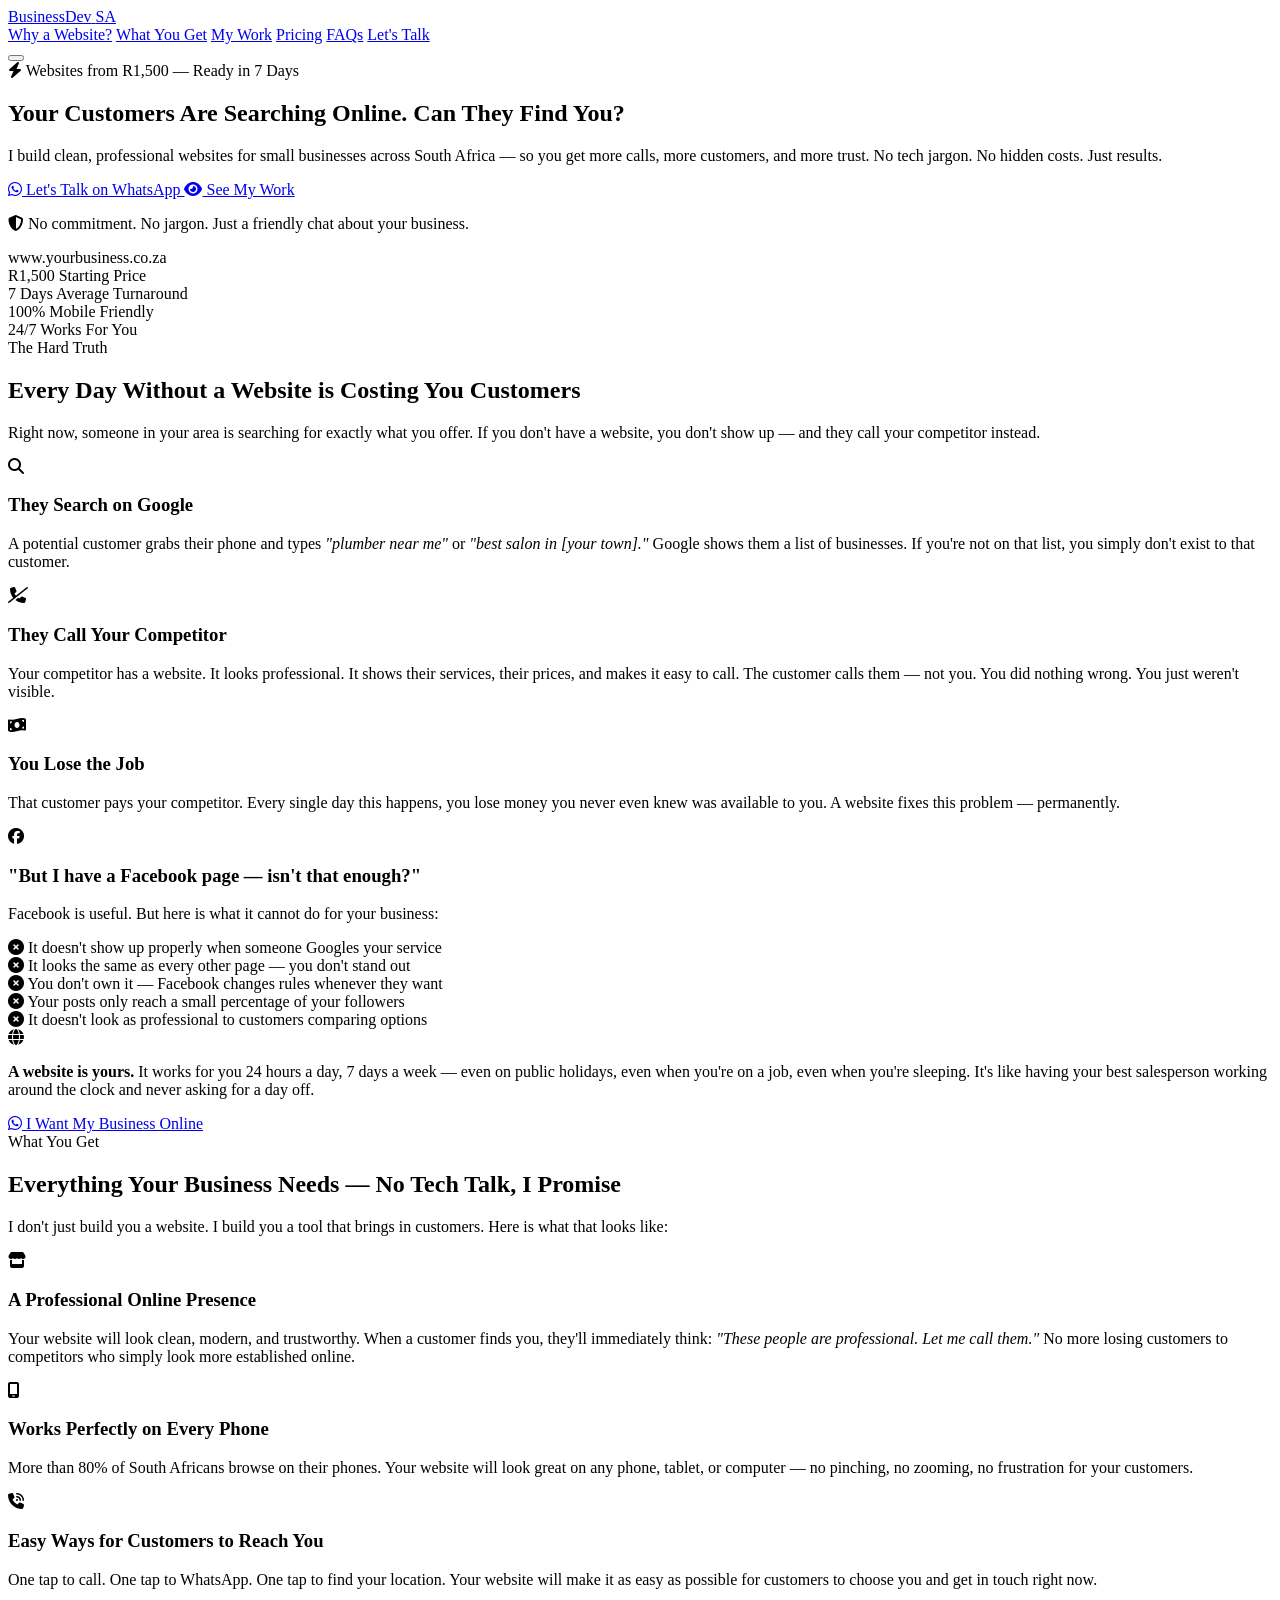
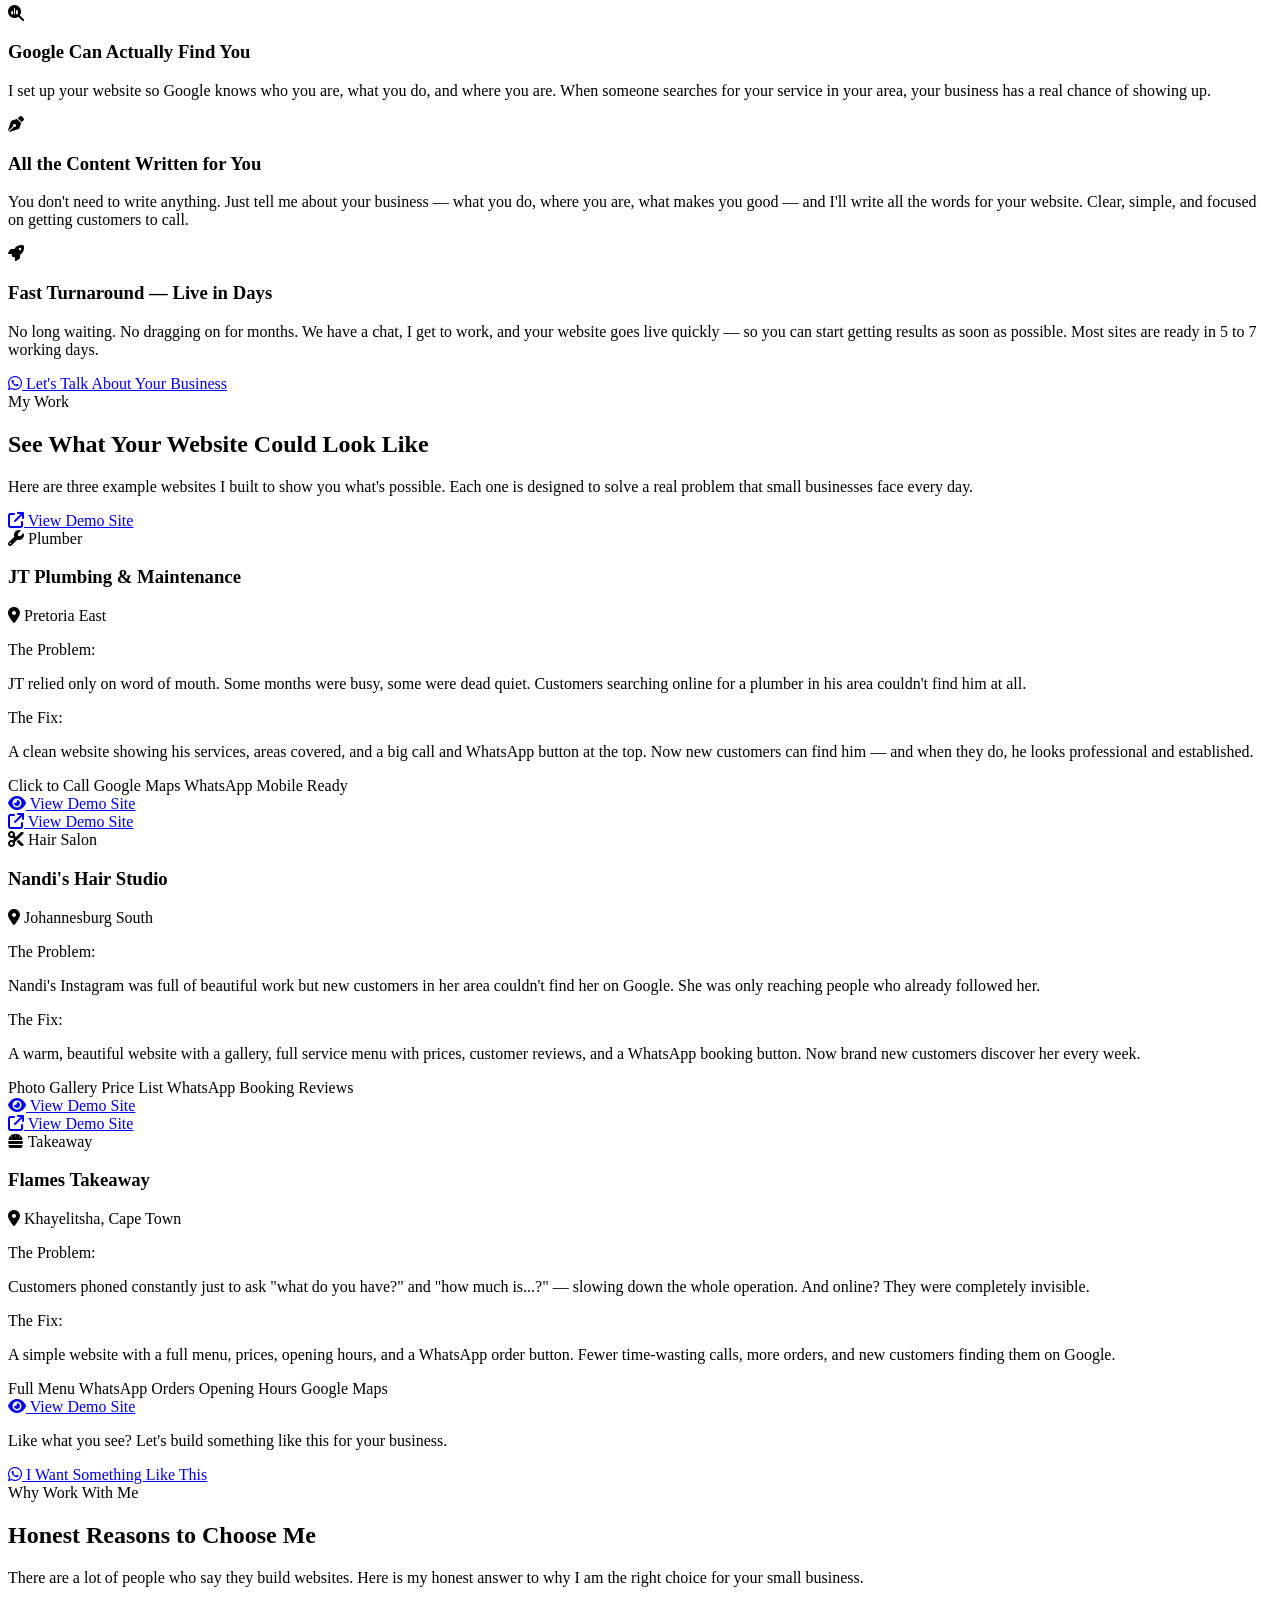
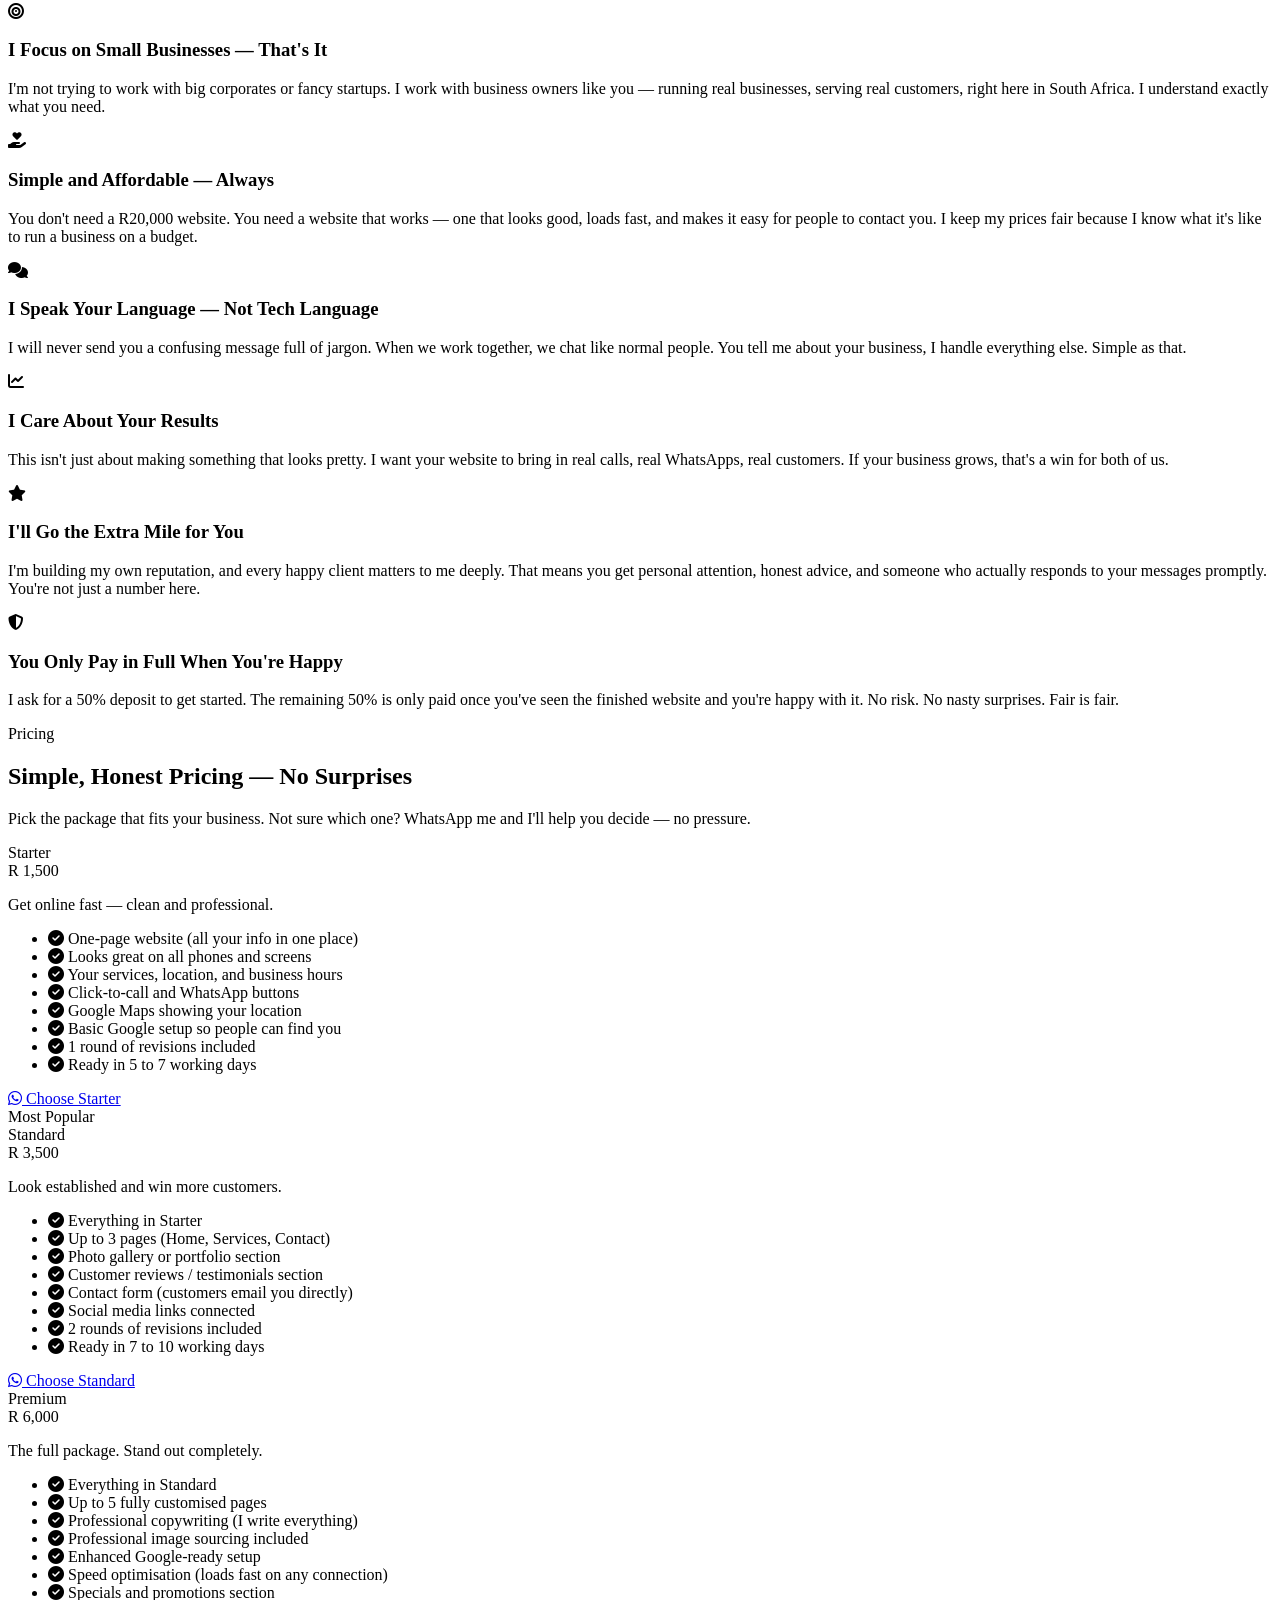
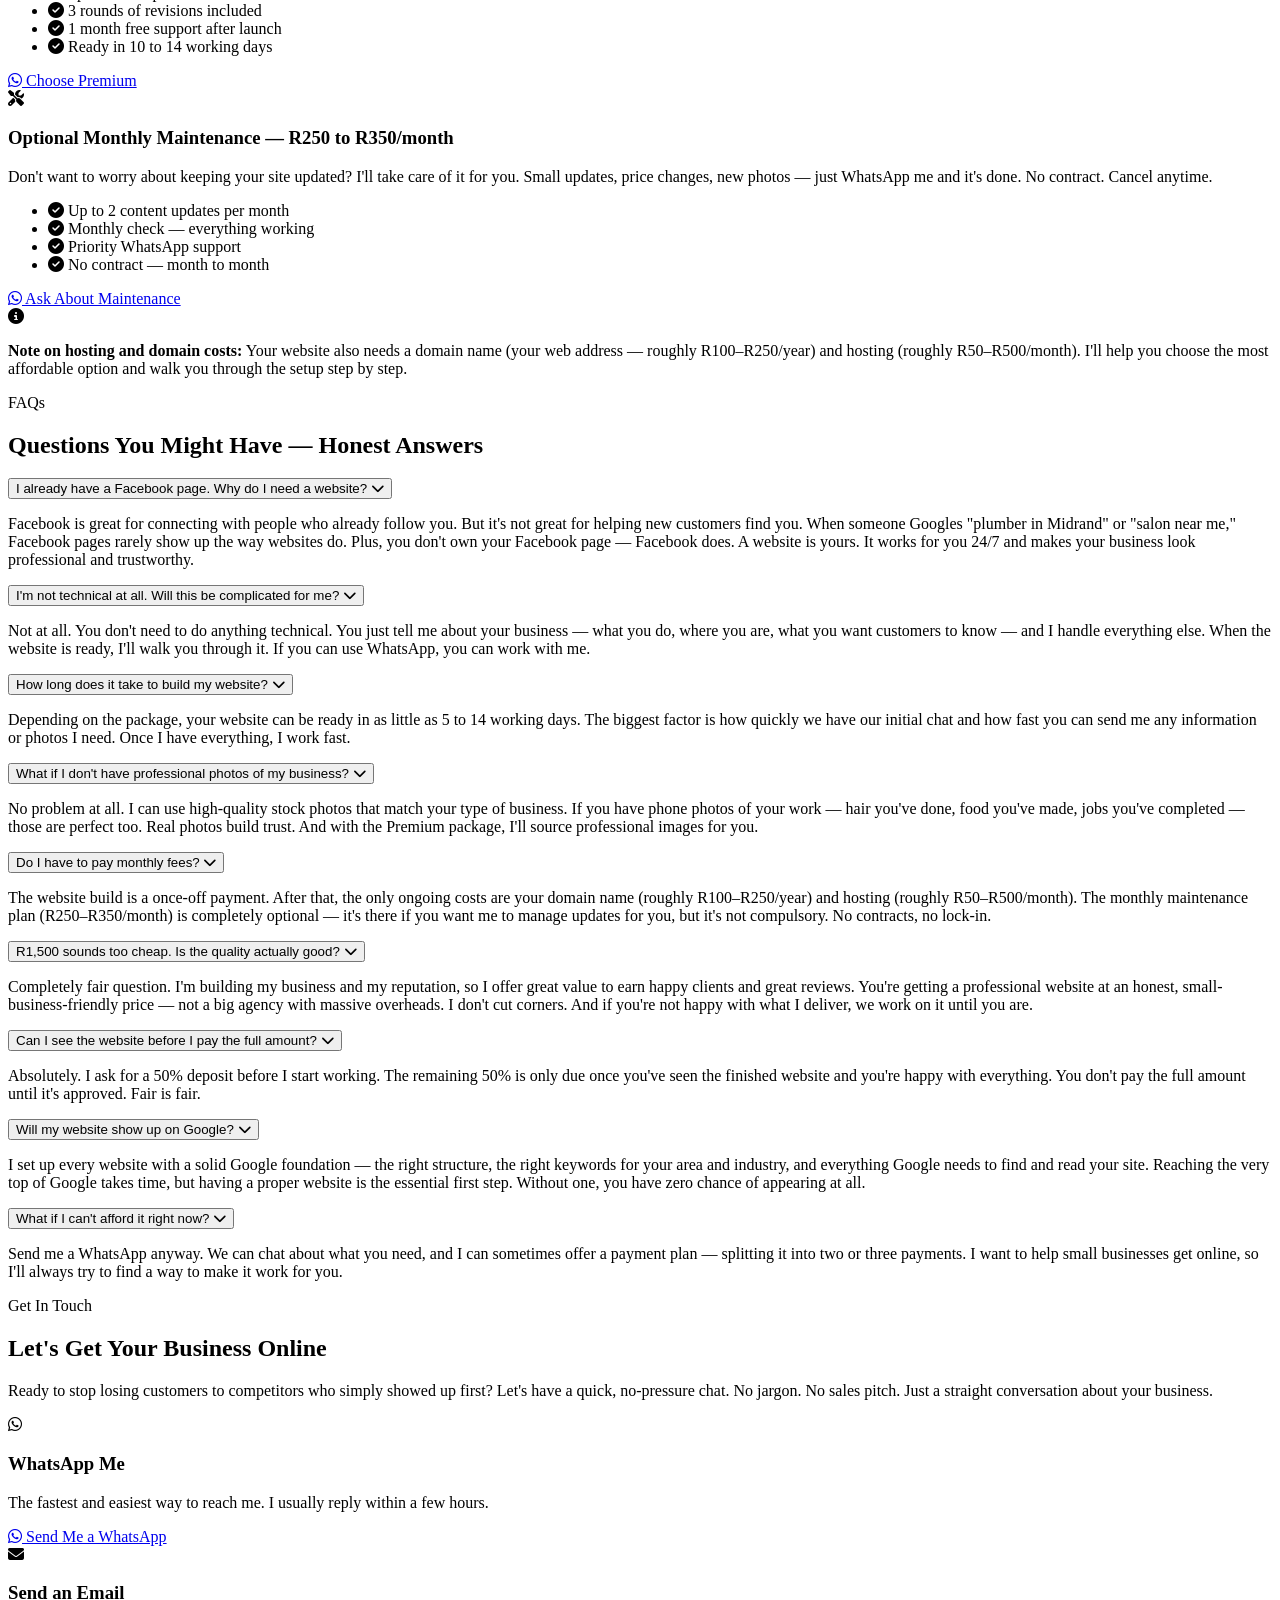
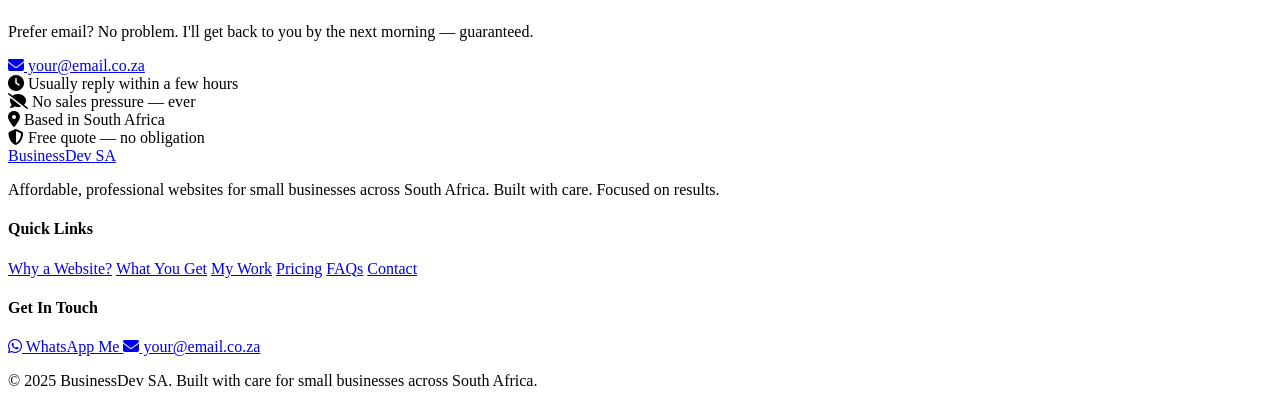
==== index.html @ 76e3a7e4 "Phase 2 — Full HTML structure complete" ====
<!DOCTYPE html>
<html lang="en">
<head>
    <meta charset="UTF-8" />
    <meta name="viewport" content="width=device-width, initial-scale=1.0" />
    <meta name="description" content="Affordable professional websites for small businesses in South Africa. Get online from R1,500. Plumbers, salons, takeaways, guesthouses and more." />
    <meta name="keywords" content="affordable websites south africa, small business website, web developer south africa" />
    <meta name="author" content="Chris van der Merwe" />

    <title>BusinessDev SA | Affordable Websites for Small Businesses</title>

    <!-- Google Fonts -->
    <link rel="preconnect" href="https://fonts.googleapis.com" />
    <link rel="preconnect" href="https://fonts.gstatic.com" crossorigin />
    <link href="https://fonts.googleapis.com/css2?family=Inter:wght@400;500;600;700;800&family=Plus+Jakarta+Sans:wght@400;500;600;700;800&display=swap" rel="stylesheet" />

    <!-- Font Awesome Icons -->
    <link rel="stylesheet" href="https://cdnjs.cloudflare.com/ajax/libs/font-awesome/6.5.0/css/all.min.css" />

    <!-- Your Stylesheet -->
    <link rel="stylesheet" href="assets/css/styles.css" />
</head>

<body>

    <!-- ============================================
         NAVIGATION
    ============================================ -->
    <header class="navbar" id="navbar">
        <div class="container nav-container">

            <a href="#home" class="nav-logo">
                <span class="logo-main">BusinessDev</span>
                <span class="logo-tag">SA</span>
            </a>

            <nav class="nav-links" id="navLinks">
                <a href="#problem" class="nav-link">Why a Website?</a>
                <a href="#services" class="nav-link">What You Get</a>
                <a href="#portfolio" class="nav-link">My Work</a>
                <a href="#pricing" class="nav-link">Pricing</a>
                <a href="#faq" class="nav-link">FAQs</a>
                <a href="#contact" class="nav-link nav-cta">Let's Talk</a>
            </nav>

            <button class="hamburger" id="hamburger" aria-label="Open menu">
                <span></span>
                <span></span>
                <span></span>
            </button>

        </div>
    </header>

    <!-- ============================================
         HERO SECTION
    ============================================ -->
    <section class="hero" id="home">
        <div class="container hero-container">

            <div class="hero-text">
                <div class="hero-badge">
                    <i class="fa-solid fa-bolt"></i>
                    Websites from R1,500 — Ready in 7 Days
                </div>
                <h1 class="hero-headline">
                    Your Customers Are Searching Online.
                    <span class="highlight">Can They Find You?</span>
                </h1>
                <p class="hero-subheadline">
                    I build clean, professional websites for small businesses across South Africa —
                    so you get more calls, more customers, and more trust.
                    No tech jargon. No hidden costs. Just results.
                </p>
                <div class="hero-buttons">
                    <a href="https://wa.me/27XXXXXXXXX?text=Hi%20Chris!%20I%27m%20interested%20in%20getting%20a%20website%20for%20my%20business." 
                       class="btn btn-primary" 
                       target="_blank"
                       rel="noopener noreferrer">
                        <i class="fa-brands fa-whatsapp"></i>
                        Let's Talk on WhatsApp
                    </a>
                    <a href="#portfolio" class="btn btn-secondary">
                        <i class="fa-solid fa-eye"></i>
                        See My Work
                    </a>
                </div>
                <p class="hero-reassurance">
                    <i class="fa-solid fa-shield-halved"></i>
                    No commitment. No jargon. Just a friendly chat about your business.
                </p>
            </div>

            <div class="hero-image">
                <div class="hero-mockup">
                    <div class="mockup-browser">
                        <div class="browser-bar">
                            <span class="browser-dot red"></span>
                            <span class="browser-dot yellow"></span>
                            <span class="browser-dot green"></span>
                            <div class="browser-url">www.yourbusiness.co.za</div>
                        </div>
                        <div class="browser-content">
                            <div class="mockup-hero-bar"></div>
                            <div class="mockup-lines">
                                <div class="mockup-line long"></div>
                                <div class="mockup-line medium"></div>
                                <div class="mockup-line short"></div>
                            </div>
                            <div class="mockup-cards">
                                <div class="mockup-card"></div>
                                <div class="mockup-card"></div>
                                <div class="mockup-card"></div>
                            </div>
                            <div class="mockup-btn-row">
                                <div class="mockup-cta-btn"></div>
                            </div>
                        </div>
                    </div>
                    <div class="mockup-phone">
                        <div class="phone-screen">
                            <div class="phone-hero-bar"></div>
                            <div class="phone-lines">
                                <div class="phone-line long"></div>
                                <div class="phone-line medium"></div>
                            </div>
                            <div class="phone-cta"></div>
                        </div>
                    </div>
                </div>
            </div>

        </div>

        <div class="hero-stats">
            <div class="container stats-container">
                <div class="stat-item">
                    <span class="stat-number">R1,500</span>
                    <span class="stat-label">Starting Price</span>
                </div>
                <div class="stat-divider"></div>
                <div class="stat-item">
                    <span class="stat-number">7 Days</span>
                    <span class="stat-label">Average Turnaround</span>
                </div>
                <div class="stat-divider"></div>
                <div class="stat-item">
                    <span class="stat-number">100%</span>
                    <span class="stat-label">Mobile Friendly</span>
                </div>
                <div class="stat-divider"></div>
                <div class="stat-item">
                    <span class="stat-number">24/7</span>
                    <span class="stat-label">Works For You</span>
                </div>
            </div>
        </div>
    </section>

    <!-- ============================================
         PROBLEM SECTION
    ============================================ -->
    <section class="problem" id="problem">
        <div class="container">

            <div class="section-label">The Hard Truth</div>
            <h2 class="section-title">
                Every Day Without a Website is
                <span class="highlight">Costing You Customers</span>
            </h2>
            <p class="section-subtitle">
                Right now, someone in your area is searching for exactly what you offer.
                If you don't have a website, you don't show up — and they call your competitor instead.
            </p>

            <div class="problem-grid">
                <div class="problem-scenario">
                    <div class="scenario-icon">
                        <i class="fa-solid fa-magnifying-glass"></i>
                    </div>
                    <h3>They Search on Google</h3>
                    <p>
                        A potential customer grabs their phone and types
                        <em>"plumber near me"</em> or <em>"best salon in [your town]."</em>
                        Google shows them a list of businesses. If you're not on that list,
                        you simply don't exist to that customer.
                    </p>
                </div>
                <div class="problem-scenario">
                    <div class="scenario-icon">
                        <i class="fa-solid fa-phone-slash"></i>
                    </div>
                    <h3>They Call Your Competitor</h3>
                    <p>
                        Your competitor has a website. It looks professional.
                        It shows their services, their prices, and makes it easy to call.
                        The customer calls them — not you. You did nothing wrong.
                        You just weren't visible.
                    </p>
                </div>
                <div class="problem-scenario">
                    <div class="scenario-icon">
                        <i class="fa-solid fa-money-bill-wave"></i>
                    </div>
                    <h3>You Lose the Job</h3>
                    <p>
                        That customer pays your competitor. Every single day this happens,
                        you lose money you never even knew was available to you.
                        A website fixes this problem — permanently.
                    </p>
                </div>
            </div>

            <div class="facebook-myth">
                <div class="myth-header">
                    <i class="fa-brands fa-facebook"></i>
                    <h3>"But I have a Facebook page — isn't that enough?"</h3>
                </div>
                <p class="myth-intro">
                    Facebook is useful. But here is what it cannot do for your business:
                </p>
                <div class="myth-list">
                    <div class="myth-item no">
                        <i class="fa-solid fa-circle-xmark"></i>
                        <span>It doesn't show up properly when someone Googles your service</span>
                    </div>
                    <div class="myth-item no">
                        <i class="fa-solid fa-circle-xmark"></i>
                        <span>It looks the same as every other page — you don't stand out</span>
                    </div>
                    <div class="myth-item no">
                        <i class="fa-solid fa-circle-xmark"></i>
                        <span>You don't own it — Facebook changes rules whenever they want</span>
                    </div>
                    <div class="myth-item no">
                        <i class="fa-solid fa-circle-xmark"></i>
                        <span>Your posts only reach a small percentage of your followers</span>
                    </div>
                    <div class="myth-item no">
                        <i class="fa-solid fa-circle-xmark"></i>
                        <span>It doesn't look as professional to customers comparing options</span>
                    </div>
                </div>
                <div class="myth-solution">
                    <i class="fa-solid fa-globe"></i>
                    <p>
                        <strong>A website is yours.</strong> It works for you 24 hours a day, 
                        7 days a week — even on public holidays, even when you're on a job, 
                        even when you're sleeping. It's like having your best salesperson 
                        working around the clock and never asking for a day off.
                    </p>
                </div>
            </div>

            <div class="problem-cta">
                <a href="https://wa.me/27XXXXXXXXX?text=Hi%20Chris!%20I%27m%20interested%20in%20getting%20a%20website%20for%20my%20business." 
                   class="btn btn-primary"
                   target="_blank"
                   rel="noopener noreferrer">
                    <i class="fa-brands fa-whatsapp"></i>
                    I Want My Business Online
                </a>
            </div>

        </div>
    </section>

    <!-- ============================================
         SERVICES SECTION
    ============================================ -->
    <section class="services" id="services">
        <div class="container">

            <div class="section-label">What You Get</div>
            <h2 class="section-title">
                Everything Your Business Needs —
                <span class="highlight">No Tech Talk, I Promise</span>
            </h2>
            <p class="section-subtitle">
                I don't just build you a website. I build you a tool that brings in customers.
                Here is what that looks like:
            </p>

            <div class="services-grid">

                <div class="service-card">
                    <div class="service-icon">
                        <i class="fa-solid fa-store"></i>
                    </div>
                    <h3>A Professional Online Presence</h3>
                    <p>
                        Your website will look clean, modern, and trustworthy.
                        When a customer finds you, they'll immediately think:
                        <em>"These people are professional. Let me call them."</em>
                        No more losing customers to competitors who simply look more established online.
                    </p>
                </div>

                <div class="service-card">
                    <div class="service-icon">
                        <i class="fa-solid fa-mobile-screen"></i>
                    </div>
                    <h3>Works Perfectly on Every Phone</h3>
                    <p>
                        More than 80% of South Africans browse on their phones.
                        Your website will look great on any phone, tablet, or computer —
                        no pinching, no zooming, no frustration for your customers.
                    </p>
                </div>

                <div class="service-card">
                    <div class="service-icon">
                        <i class="fa-solid fa-phone-volume"></i>
                    </div>
                    <h3>Easy Ways for Customers to Reach You</h3>
                    <p>
                        One tap to call. One tap to WhatsApp. One tap to find your location.
                        Your website will make it as easy as possible for customers to
                        choose you and get in touch right now.
                    </p>
                </div>

                <div class="service-card">
                    <div class="service-icon">
                        <i class="fa-solid fa-magnifying-glass-chart"></i>
                    </div>
                    <h3>Google Can Actually Find You</h3>
                    <p>
                        I set up your website so Google knows who you are, what you do,
                        and where you are. When someone searches for your service in your area,
                        your business has a real chance of showing up.
                    </p>
                </div>

                <div class="service-card">
                    <div class="service-icon">
                        <i class="fa-solid fa-pen-nib"></i>
                    </div>
                    <h3>All the Content Written for You</h3>
                    <p>
                        You don't need to write anything. Just tell me about your business —
                        what you do, where you are, what makes you good —
                        and I'll write all the words for your website.
                        Clear, simple, and focused on getting customers to call.
                    </p>
                </div>

                <div class="service-card">
                    <div class="service-icon">
                        <i class="fa-solid fa-rocket"></i>
                    </div>
                    <h3>Fast Turnaround — Live in Days</h3>
                    <p>
                        No long waiting. No dragging on for months.
                        We have a chat, I get to work, and your website goes live quickly —
                        so you can start getting results as soon as possible.
                        Most sites are ready in 5 to 7 working days.
                    </p>
                </div>

            </div>

            <div class="services-cta">
                <a href="https://wa.me/27XXXXXXXXX?text=Hi%20Chris!%20I%27m%20interested%20in%20getting%20a%20website%20for%20my%20business." 
                   class="btn btn-primary"
                   target="_blank"
                   rel="noopener noreferrer">
                    <i class="fa-brands fa-whatsapp"></i>
                    Let's Talk About Your Business
                </a>
            </div>

        </div>
    </section>

    <!-- ============================================
         PORTFOLIO SECTION
    ============================================ -->
    <section class="portfolio" id="portfolio">
        <div class="container">

            <div class="section-label">My Work</div>
            <h2 class="section-title">
                See What Your Website
                <span class="highlight">Could Look Like</span>
            </h2>
            <p class="section-subtitle">
                Here are three example websites I built to show you what's possible.
                Each one is designed to solve a real problem that small businesses face every day.
            </p>

            <div class="portfolio-grid">

                <!-- Plumber -->
                <div class="portfolio-card">
                    <div class="portfolio-image plumber-bg">
                        <div class="portfolio-overlay">
                            <a href="demos/plumber/index.html" 
                               class="portfolio-view-btn"
                               target="_blank">
                                <i class="fa-solid fa-arrow-up-right-from-square"></i>
                                View Demo Site
                            </a>
                        </div>
                        <div class="portfolio-tag">
                            <i class="fa-solid fa-wrench"></i>
                            Plumber
                        </div>
                    </div>
                    <div class="portfolio-content">
                        <h3>JT Plumbing & Maintenance</h3>
                        <p class="portfolio-location">
                            <i class="fa-solid fa-location-dot"></i>
                            Pretoria East
                        </p>
                        <div class="portfolio-problem">
                            <span class="problem-label">The Problem:</span>
                            <p>
                                JT relied only on word of mouth. Some months were busy,
                                some were dead quiet. Customers searching online for a
                                plumber in his area couldn't find him at all.
                            </p>
                        </div>
                        <div class="portfolio-solution">
                            <span class="solution-label">The Fix:</span>
                            <p>
                                A clean website showing his services, areas covered, and a
                                big call and WhatsApp button at the top. Now new customers
                                can find him — and when they do, he looks professional and
                                established.
                            </p>
                        </div>
                        <div class="portfolio-tags">
                            <span class="tag">Click to Call</span>
                            <span class="tag">Google Maps</span>
                            <span class="tag">WhatsApp</span>
                            <span class="tag">Mobile Ready</span>
                        </div>
                        <a href="demos/plumber/index.html" 
                           class="btn btn-outline"
                           target="_blank">
                            <i class="fa-solid fa-eye"></i>
                            View Demo Site
                        </a>
                    </div>
                </div>

                <!-- Salon -->
                <div class="portfolio-card">
                    <div class="portfolio-image salon-bg">
                        <div class="portfolio-overlay">
                            <a href="demos/salon/index.html" 
                               class="portfolio-view-btn"
                               target="_blank">
                                <i class="fa-solid fa-arrow-up-right-from-square"></i>
                                View Demo Site
                            </a>
                        </div>
                        <div class="portfolio-tag">
                            <i class="fa-solid fa-scissors"></i>
                            Hair Salon
                        </div>
                    </div>
                    <div class="portfolio-content">
                        <h3>Nandi's Hair Studio</h3>
                        <p class="portfolio-location">
                            <i class="fa-solid fa-location-dot"></i>
                            Johannesburg South
                        </p>
                        <div class="portfolio-problem">
                            <span class="problem-label">The Problem:</span>
                            <p>
                                Nandi's Instagram was full of beautiful work but new
                                customers in her area couldn't find her on Google.
                                She was only reaching people who already followed her.
                            </p>
                        </div>
                        <div class="portfolio-solution">
                            <span class="solution-label">The Fix:</span>
                            <p>
                                A warm, beautiful website with a gallery, full service menu
                                with prices, customer reviews, and a WhatsApp booking button.
                                Now brand new customers discover her every week.
                            </p>
                        </div>
                        <div class="portfolio-tags">
                            <span class="tag">Photo Gallery</span>
                            <span class="tag">Price List</span>
                            <span class="tag">WhatsApp Booking</span>
                            <span class="tag">Reviews</span>
                        </div>
                        <a href="demos/salon/index.html" 
                           class="btn btn-outline"
                           target="_blank">
                            <i class="fa-solid fa-eye"></i>
                            View Demo Site
                        </a>
                    </div>
                </div>

                <!-- Takeaway -->
                <div class="portfolio-card">
                    <div class="portfolio-image takeaway-bg">
                        <div class="portfolio-overlay">
                            <a href="demos/takeaway/index.html" 
                               class="portfolio-view-btn"
                               target="_blank">
                                <i class="fa-solid fa-arrow-up-right-from-square"></i>
                                View Demo Site
                            </a>
                        </div>
                        <div class="portfolio-tag">
                            <i class="fa-solid fa-burger"></i>
                            Takeaway
                        </div>
                    </div>
                    <div class="portfolio-content">
                        <h3>Flames Takeaway</h3>
                        <p class="portfolio-location">
                            <i class="fa-solid fa-location-dot"></i>
                            Khayelitsha, Cape Town
                        </p>
                        <div class="portfolio-problem">
                            <span class="problem-label">The Problem:</span>
                            <p>
                                Customers phoned constantly just to ask "what do you have?"
                                and "how much is...?" — slowing down the whole operation.
                                And online? They were completely invisible.
                            </p>
                        </div>
                        <div class="portfolio-solution">
                            <span class="solution-label">The Fix:</span>
                            <p>
                                A simple website with a full menu, prices, opening hours,
                                and a WhatsApp order button. Fewer time-wasting calls,
                                more orders, and new customers finding them on Google.
                            </p>
                        </div>
                        <div class="portfolio-tags">
                            <span class="tag">Full Menu</span>
                            <span class="tag">WhatsApp Orders</span>
                            <span class="tag">Opening Hours</span>
                            <span class="tag">Google Maps</span>
                        </div>
                        <a href="demos/takeaway/index.html" 
                           class="btn btn-outline"
                           target="_blank">
                            <i class="fa-solid fa-eye"></i>
                            View Demo Site
                        </a>
                    </div>
                </div>

            </div>

            <div class="portfolio-cta">
                <p>Like what you see? Let's build something like this for your business.</p>
                <a href="https://wa.me/27XXXXXXXXX?text=Hi%20Chris!%20I%27m%20interested%20in%20getting%20a%20website%20for%20my%20business." 
                   class="btn btn-primary"
                   target="_blank"
                   rel="noopener noreferrer">
                    <i class="fa-brands fa-whatsapp"></i>
                    I Want Something Like This
                </a>
            </div>

        </div>
    </section>

    <!-- ============================================
         WHY CHOOSE ME SECTION
    ============================================ -->
    <section class="why-me" id="why-me">
        <div class="container">

            <div class="section-label">Why Work With Me</div>
            <h2 class="section-title">
                Honest Reasons to
                <span class="highlight">Choose Me</span>
            </h2>
            <p class="section-subtitle">
                There are a lot of people who say they build websites.
                Here is my honest answer to why I am the right choice for your small business.
            </p>

            <div class="why-grid">

                <div class="why-card">
                    <div class="why-icon">
                        <i class="fa-solid fa-bullseye"></i>
                    </div>
                    <h3>I Focus on Small Businesses — That's It</h3>
                    <p>
                        I'm not trying to work with big corporates or fancy startups.
                        I work with business owners like you — running real businesses,
                        serving real customers, right here in South Africa.
                        I understand exactly what you need.
                    </p>
                </div>

                <div class="why-card">
                    <div class="why-icon">
                        <i class="fa-solid fa-hand-holding-heart"></i>
                    </div>
                    <h3>Simple and Affordable — Always</h3>
                    <p>
                        You don't need a R20,000 website. You need a website that works —
                        one that looks good, loads fast, and makes it easy for people to
                        contact you. I keep my prices fair because I know what it's like
                        to run a business on a budget.
                    </p>
                </div>

                <div class="why-card">
                    <div class="why-icon">
                        <i class="fa-solid fa-comments"></i>
                    </div>
                    <h3>I Speak Your Language — Not Tech Language</h3>
                    <p>
                        I will never send you a confusing message full of jargon.
                        When we work together, we chat like normal people.
                        You tell me about your business, I handle everything else.
                        Simple as that.
                    </p>
                </div>

                <div class="why-card">
                    <div class="why-icon">
                        <i class="fa-solid fa-chart-line"></i>
                    </div>
                    <h3>I Care About Your Results</h3>
                    <p>
                        This isn't just about making something that looks pretty.
                        I want your website to bring in real calls, real WhatsApps,
                        real customers. If your business grows, that's a win for both of us.
                    </p>
                </div>

                <div class="why-card">
                    <div class="why-icon">
                        <i class="fa-solid fa-star"></i>
                    </div>
                    <h3>I'll Go the Extra Mile for You</h3>
                    <p>
                        I'm building my own reputation, and every happy client matters
                        to me deeply. That means you get personal attention, honest advice,
                        and someone who actually responds to your messages promptly.
                        You're not just a number here.
                    </p>
                </div>

                <div class="why-card">
                    <div class="why-icon">
                        <i class="fa-solid fa-shield-halved"></i>
                    </div>
                    <h3>You Only Pay in Full When You're Happy</h3>
                    <p>
                        I ask for a 50% deposit to get started.
                        The remaining 50% is only paid once you've seen the finished
                        website and you're happy with it. No risk. No nasty surprises.
                        Fair is fair.
                    </p>
                </div>

            </div>

        </div>
    </section>

    <!-- ============================================
         PRICING SECTION
    ============================================ -->
    <section class="pricing" id="pricing">
        <div class="container">

            <div class="section-label">Pricing</div>
            <h2 class="section-title">
                Simple, Honest Pricing —
                <span class="highlight">No Surprises</span>
            </h2>
            <p class="section-subtitle">
                Pick the package that fits your business.
                Not sure which one? WhatsApp me and I'll help you decide — no pressure.
            </p>

            <div class="pricing-grid">

                <!-- Starter -->
                <div class="pricing-card">
                    <div class="pricing-header">
                        <div class="pricing-badge starter-badge">Starter</div>
                        <div class="pricing-price">
                            <span class="currency">R</span>
                            <span class="amount">1,500</span>
                        </div>
                        <p class="pricing-tagline">Get online fast — clean and professional.</p>
                    </div>
                    <ul class="pricing-features">
                        <li>
                            <i class="fa-solid fa-circle-check"></i>
                            One-page website (all your info in one place)
                        </li>
                        <li>
                            <i class="fa-solid fa-circle-check"></i>
                            Looks great on all phones and screens
                        </li>
                        <li>
                            <i class="fa-solid fa-circle-check"></i>
                            Your services, location, and business hours
                        </li>
                        <li>
                            <i class="fa-solid fa-circle-check"></i>
                            Click-to-call and WhatsApp buttons
                        </li>
                        <li>
                            <i class="fa-solid fa-circle-check"></i>
                            Google Maps showing your location
                        </li>
                        <li>
                            <i class="fa-solid fa-circle-check"></i>
                            Basic Google setup so people can find you
                        </li>
                        <li>
                            <i class="fa-solid fa-circle-check"></i>
                            1 round of revisions included
                        </li>
                        <li>
                            <i class="fa-solid fa-circle-check"></i>
                            Ready in 5 to 7 working days
                        </li>
                    </ul>
                    <a href="https://wa.me/27XXXXXXXXX?text=Hi%20Chris!%20I%27m%20interested%20in%20the%20Starter%20package." 
                       class="btn btn-outline"
                       target="_blank"
                       rel="noopener noreferrer">
                        <i class="fa-brands fa-whatsapp"></i>
                        Choose Starter
                    </a>
                </div>

                <!-- Standard -->
                <div class="pricing-card popular">
                    <div class="popular-badge">Most Popular</div>
                    <div class="pricing-header">
                        <div class="pricing-badge standard-badge">Standard</div>
                        <div class="pricing-price">
                            <span class="currency">R</span>
                            <span class="amount">3,500</span>
                        </div>
                        <p class="pricing-tagline">Look established and win more customers.</p>
                    </div>
                    <ul class="pricing-features">
                        <li>
                            <i class="fa-solid fa-circle-check"></i>
                            Everything in Starter
                        </li>
                        <li>
                            <i class="fa-solid fa-circle-check"></i>
                            Up to 3 pages (Home, Services, Contact)
                        </li>
                        <li>
                            <i class="fa-solid fa-circle-check"></i>
                            Photo gallery or portfolio section
                        </li>
                        <li>
                            <i class="fa-solid fa-circle-check"></i>
                            Customer reviews / testimonials section
                        </li>
                        <li>
                            <i class="fa-solid fa-circle-check"></i>
                            Contact form (customers email you directly)
                        </li>
                        <li>
                            <i class="fa-solid fa-circle-check"></i>
                            Social media links connected
                        </li>
                        <li>
                            <i class="fa-solid fa-circle-check"></i>
                            2 rounds of revisions included
                        </li>
                        <li>
                            <i class="fa-solid fa-circle-check"></i>
                            Ready in 7 to 10 working days
                        </li>
                    </ul>
                    <a href="https://wa.me/27XXXXXXXXX?text=Hi%20Chris!%20I%27m%20interested%20in%20the%20Standard%20package." 
                       class="btn btn-primary"
                       target="_blank"
                       rel="noopener noreferrer">
                        <i class="fa-brands fa-whatsapp"></i>
                        Choose Standard
                    </a>
                </div>

                <!-- Premium -->
                <div class="pricing-card">
                    <div class="pricing-header">
                        <div class="pricing-badge premium-badge">Premium</div>
                        <div class="pricing-price">
                            <span class="currency">R</span>
                            <span class="amount">6,000</span>
                        </div>
                        <p class="pricing-tagline">The full package. Stand out completely.</p>
                    </div>
                    <ul class="pricing-features">
                        <li>
                            <i class="fa-solid fa-circle-check"></i>
                            Everything in Standard
                        </li>
                        <li>
                            <i class="fa-solid fa-circle-check"></i>
                            Up to 5 fully customised pages
                        </li>
                        <li>
                            <i class="fa-solid fa-circle-check"></i>
                            Professional copywriting (I write everything)
                        </li>
                        <li>
                            <i class="fa-solid fa-circle-check"></i>
                            Professional image sourcing included
                        </li>
                        <li>
                            <i class="fa-solid fa-circle-check"></i>
                            Enhanced Google-ready setup
                        </li>
                        <li>
                            <i class="fa-solid fa-circle-check"></i>
                            Speed optimisation (loads fast on any connection)
                        </li>
                        <li>
                            <i class="fa-solid fa-circle-check"></i>
                            Specials and promotions section
                        </li>
                        <li>
                            <i class="fa-solid fa-circle-check"></i>
                            3 rounds of revisions included
                        </li>
                        <li>
                            <i class="fa-solid fa-circle-check"></i>
                            1 month free support after launch
                        </li>
                        <li>
                            <i class="fa-solid fa-circle-check"></i>
                            Ready in 10 to 14 working days
                        </li>
                    </ul>
                    <a href="https://wa.me/27XXXXXXXXX?text=Hi%20Chris!%20I%27m%20interested%20in%20the%20Premium%20package." 
                       class="btn btn-outline"
                       target="_blank"
                       rel="noopener noreferrer">
                        <i class="fa-brands fa-whatsapp"></i>
                        Choose Premium
                    </a>
                </div>

            </div>

            <!-- Maintenance Add-on -->
            <div class="maintenance-card">
                <div class="maintenance-icon">
                    <i class="fa-solid fa-screwdriver-wrench"></i>
                </div>
                <div class="maintenance-content">
                    <h3>Optional Monthly Maintenance — R250 to R350/month</h3>
                    <p>
                        Don't want to worry about keeping your site updated?
                        I'll take care of it for you. Small updates, price changes,
                        new photos — just WhatsApp me and it's done.
                        No contract. Cancel anytime.
                    </p>
                    <ul class="maintenance-list">
                        <li><i class="fa-solid fa-circle-check"></i> Up to 2 content updates per month</li>
                        <li><i class="fa-solid fa-circle-check"></i> Monthly check — everything working</li>
                        <li><i class="fa-solid fa-circle-check"></i> Priority WhatsApp support</li>
                        <li><i class="fa-solid fa-circle-check"></i> No contract — month to month</li>
                    </ul>
                </div>
                <a href="https://wa.me/27XXXXXXXXX?text=Hi%20Chris!%20I%27m%20interested%20in%20the%20monthly%20maintenance%20plan." 
                   class="btn btn-secondary maintenance-btn"
                   target="_blank"
                   rel="noopener noreferrer">
                    <i class="fa-brands fa-whatsapp"></i>
                    Ask About Maintenance
                </a>
            </div>

            <div class="pricing-note">
                <i class="fa-solid fa-circle-info"></i>
                <p>
                    <strong>Note on hosting and domain costs:</strong>
                    Your website also needs a domain name (your web address — roughly R100–R250/year)
                    and hosting (roughly R50–R500/month). I'll help you choose the most affordable
                    option and walk you through the setup step by step.
                </p>
            </div>

        </div>
    </section>

    <!-- ============================================
         FAQ SECTION
    ============================================ -->
    <section class="faq" id="faq">
        <div class="container">

            <div class="section-label">FAQs</div>
            <h2 class="section-title">
                Questions You Might Have —
                <span class="highlight">Honest Answers</span>
            </h2>

            <div class="faq-list">

                <div class="faq-item">
                    <button class="faq-question" aria-expanded="false">
                        <span>I already have a Facebook page. Why do I need a website?</span>
                        <i class="fa-solid fa-chevron-down faq-icon"></i>
                    </button>
                    <div class="faq-answer">
                        <p>
                            Facebook is great for connecting with people who already follow you.
                            But it's not great for helping new customers find you.
                            When someone Googles "plumber in Midrand" or "salon near me,"
                            Facebook pages rarely show up the way websites do.
                            Plus, you don't own your Facebook page — Facebook does.
                            A website is yours. It works for you 24/7 and makes your
                            business look professional and trustworthy.
                        </p>
                    </div>
                </div>

                <div class="faq-item">
                    <button class="faq-question" aria-expanded="false">
                        <span>I'm not technical at all. Will this be complicated for me?</span>
                        <i class="fa-solid fa-chevron-down faq-icon"></i>
                    </button>
                    <div class="faq-answer">
                        <p>
                            Not at all. You don't need to do anything technical.
                            You just tell me about your business — what you do, where you are,
                            what you want customers to know — and I handle everything else.
                            When the website is ready, I'll walk you through it.
                            If you can use WhatsApp, you can work with me.
                        </p>
                    </div>
                </div>

                <div class="faq-item">
                    <button class="faq-question" aria-expanded="false">
                        <span>How long does it take to build my website?</span>
                        <i class="fa-solid fa-chevron-down faq-icon"></i>
                    </button>
                    <div class="faq-answer">
                        <p>
                            Depending on the package, your website can be ready in as little as
                            5 to 14 working days. The biggest factor is how quickly we have our
                            initial chat and how fast you can send me any information or photos
                            I need. Once I have everything, I work fast.
                        </p>
                    </div>
                </div>

                <div class="faq-item">
                    <button class="faq-question" aria-expanded="false">
                        <span>What if I don't have professional photos of my business?</span>
                        <i class="fa-solid fa-chevron-down faq-icon"></i>
                    </button>
                    <div class="faq-answer">
                        <p>
                            No problem at all. I can use high-quality stock photos that match
                            your type of business. If you have phone photos of your work —
                            hair you've done, food you've made, jobs you've completed —
                            those are perfect too. Real photos build trust. And with the
                            Premium package, I'll source professional images for you.
                        </p>
                    </div>
                </div>

                <div class="faq-item">
                    <button class="faq-question" aria-expanded="false">
                        <span>Do I have to pay monthly fees?</span>
                        <i class="fa-solid fa-chevron-down faq-icon"></i>
                    </button>
                    <div class="faq-answer">
                        <p>
                            The website build is a once-off payment. After that, the only
                            ongoing costs are your domain name (roughly R100–R250/year)
                            and hosting (roughly R50–R500/month). The monthly maintenance
                            plan (R250–R350/month) is completely optional — it's there
                            if you want me to manage updates for you, but it's not compulsory.
                            No contracts, no lock-in.
                        </p>
                    </div>
                </div>

                <div class="faq-item">
                    <button class="faq-question" aria-expanded="false">
                        <span>R1,500 sounds too cheap. Is the quality actually good?</span>
                        <i class="fa-solid fa-chevron-down faq-icon"></i>
                    </button>
                    <div class="faq-answer">
                        <p>
                            Completely fair question. I'm building my business and my reputation,
                            so I offer great value to earn happy clients and great reviews.
                            You're getting a professional website at an honest, small-business-friendly
                            price — not a big agency with massive overheads. I don't cut corners.
                            And if you're not happy with what I deliver, we work on it until you are.
                        </p>
                    </div>
                </div>

                <div class="faq-item">
                    <button class="faq-question" aria-expanded="false">
                        <span>Can I see the website before I pay the full amount?</span>
                        <i class="fa-solid fa-chevron-down faq-icon"></i>
                    </button>
                    <div class="faq-answer">
                        <p>
                            Absolutely. I ask for a 50% deposit before I start working.
                            The remaining 50% is only due once you've seen the finished website
                            and you're happy with everything. You don't pay the full amount
                            until it's approved. Fair is fair.
                        </p>
                    </div>
                </div>

                <div class="faq-item">
                    <button class="faq-question" aria-expanded="false">
                        <span>Will my website show up on Google?</span>
                        <i class="fa-solid fa-chevron-down faq-icon"></i>
                    </button>
                    <div class="faq-answer">
                        <p>
                            I set up every website with a solid Google foundation — the right
                            structure, the right keywords for your area and industry, and
                            everything Google needs to find and read your site.
                            Reaching the very top of Google takes time, but having a proper
                            website is the essential first step. Without one, you have
                            zero chance of appearing at all.
                        </p>
                    </div>
                </div>

                <div class="faq-item">
                    <button class="faq-question" aria-expanded="false">
                        <span>What if I can't afford it right now?</span>
                        <i class="fa-solid fa-chevron-down faq-icon"></i>
                    </button>
                    <div class="faq-answer">
                        <p>
                            Send me a WhatsApp anyway. We can chat about what you need,
                            and I can sometimes offer a payment plan — splitting it into
                            two or three payments. I want to help small businesses get online,
                            so I'll always try to find a way to make it work for you.
                        </p>
                    </div>
                </div>

            </div>

        </div>
    </section>

    <!-- ============================================
         CONTACT SECTION
    ============================================ -->
    <section class="contact" id="contact">
        <div class="container">

            <div class="section-label">Get In Touch</div>
            <h2 class="section-title">
                Let's Get Your Business
                <span class="highlight">Online</span>
            </h2>
            <p class="section-subtitle">
                Ready to stop losing customers to competitors who simply showed up first?
                Let's have a quick, no-pressure chat. No jargon. No sales pitch.
                Just a straight conversation about your business.
            </p>

            <div class="contact-grid">

                <div class="contact-card whatsapp-card">
                    <div class="contact-icon">
                        <i class="fa-brands fa-whatsapp"></i>
                    </div>
                    <h3>WhatsApp Me</h3>
                    <p>The fastest and easiest way to reach me. I usually reply within a few hours.</p>
                    <a href="https://wa.me/27XXXXXXXXX?text=Hi%20Chris!%20I%27m%20interested%20in%20getting%20a%20website%20for%20my%20business." 
                       class="btn btn-whatsapp"
                       target="_blank"
                       rel="noopener noreferrer">
                        <i class="fa-brands fa-whatsapp"></i>
                        Send Me a WhatsApp
                    </a>
                </div>

                <div class="contact-card email-card">
                    <div class="contact-icon">
                        <i class="fa-solid fa-envelope"></i>
                    </div>
                    <h3>Send an Email</h3>
                    <p>Prefer email? No problem. I'll get back to you by the next morning — guaranteed.</p>
                    <a href="mailto:your@email.co.za" class="btn btn-outline">
                        <i class="fa-solid fa-envelope"></i>
                        your@email.co.za
                    </a>
                </div>

            </div>

            <div class="contact-reassurance">
                <div class="reassurance-item">
                    <i class="fa-solid fa-clock"></i>
                    <span>Usually reply within a few hours</span>
                </div>
                <div class="reassurance-item">
                    <i class="fa-solid fa-comment-slash"></i>
                    <span>No sales pressure — ever</span>
                </div>
                <div class="reassurance-item">
                    <i class="fa-solid fa-location-dot"></i>
                    <span>Based in South Africa</span>
                </div>
                <div class="reassurance-item">
                    <i class="fa-solid fa-shield-halved"></i>
                    <span>Free quote — no obligation</span>
                </div>
            </div>

        </div>
    </section>

    <!-- ============================================
         FOOTER
    ============================================ -->
    <footer class="footer">
        <div class="container footer-container">

            <div class="footer-brand">
                <a href="#home" class="nav-logo">
                    <span class="logo-main">BusinessDev</span>
                    <span class="logo-tag">SA</span>
                </a>
                <p>
                    Affordable, professional websites for small businesses
                    across South Africa. Built with care. Focused on results.
                </p>
            </div>

            <div class="footer-links">
                <h4>Quick Links</h4>
                <a href="#problem">Why a Website?</a>
                <a href="#services">What You Get</a>
                <a href="#portfolio">My Work</a>
                <a href="#pricing">Pricing</a>
                <a href="#faq">FAQs</a>
                <a href="#contact">Contact</a>
            </div>

            <div class="footer-contact">
                <h4>Get In Touch</h4>
                <a href="https://wa.me/27XXXXXXXXX" target="_blank" rel="noopener noreferrer">
                    <i class="fa-brands fa-whatsapp"></i>
                    WhatsApp Me
                </a>
                <a href="mailto:your@email.co.za">
                    <i class="fa-solid fa-envelope"></i>
                    your@email.co.za
                </a>
            </div>

        </div>

        <div class="footer-bottom">
            <div class="container">
                <p>© 2025 BusinessDev SA. Built with care for small businesses across South Africa.</p>
            </div>
        </div>
    </footer>

    <!-- JavaScript -->
    <script src="assets/js/script.js"></script>

</body>
</html>
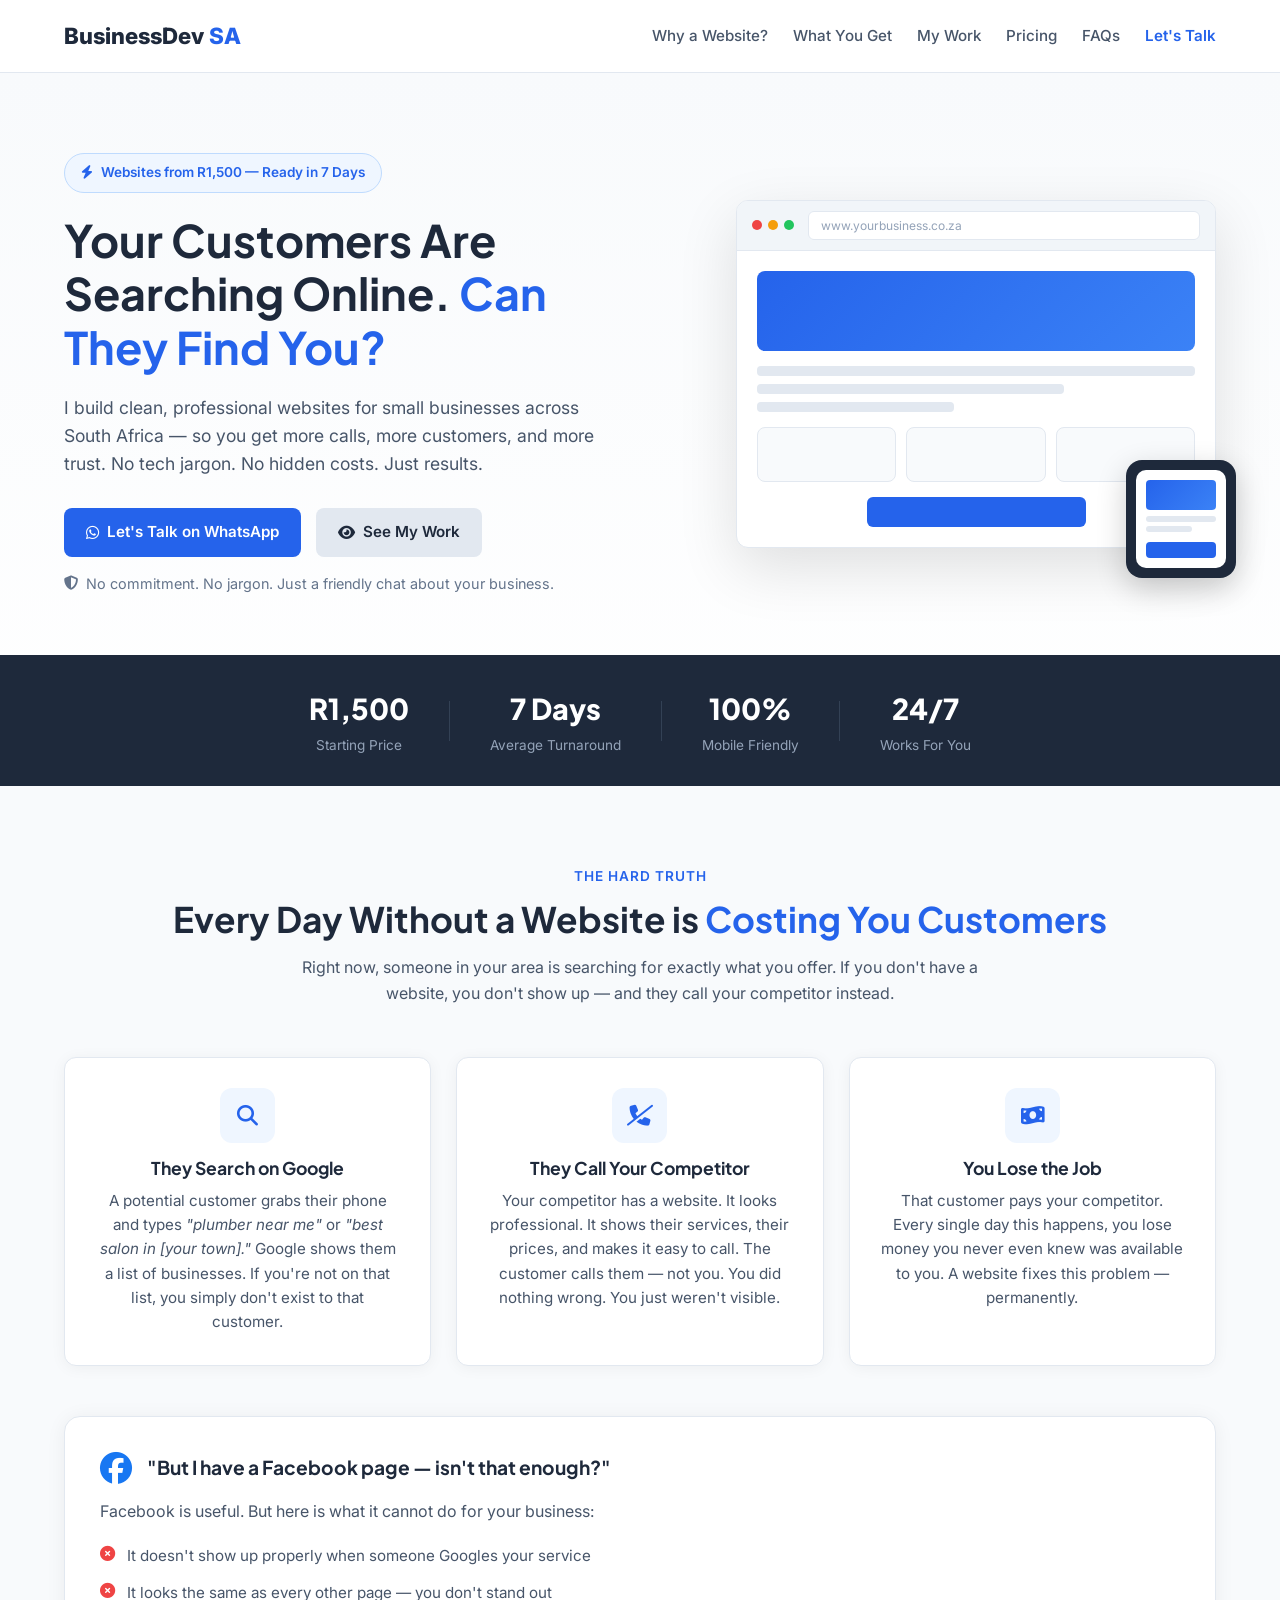
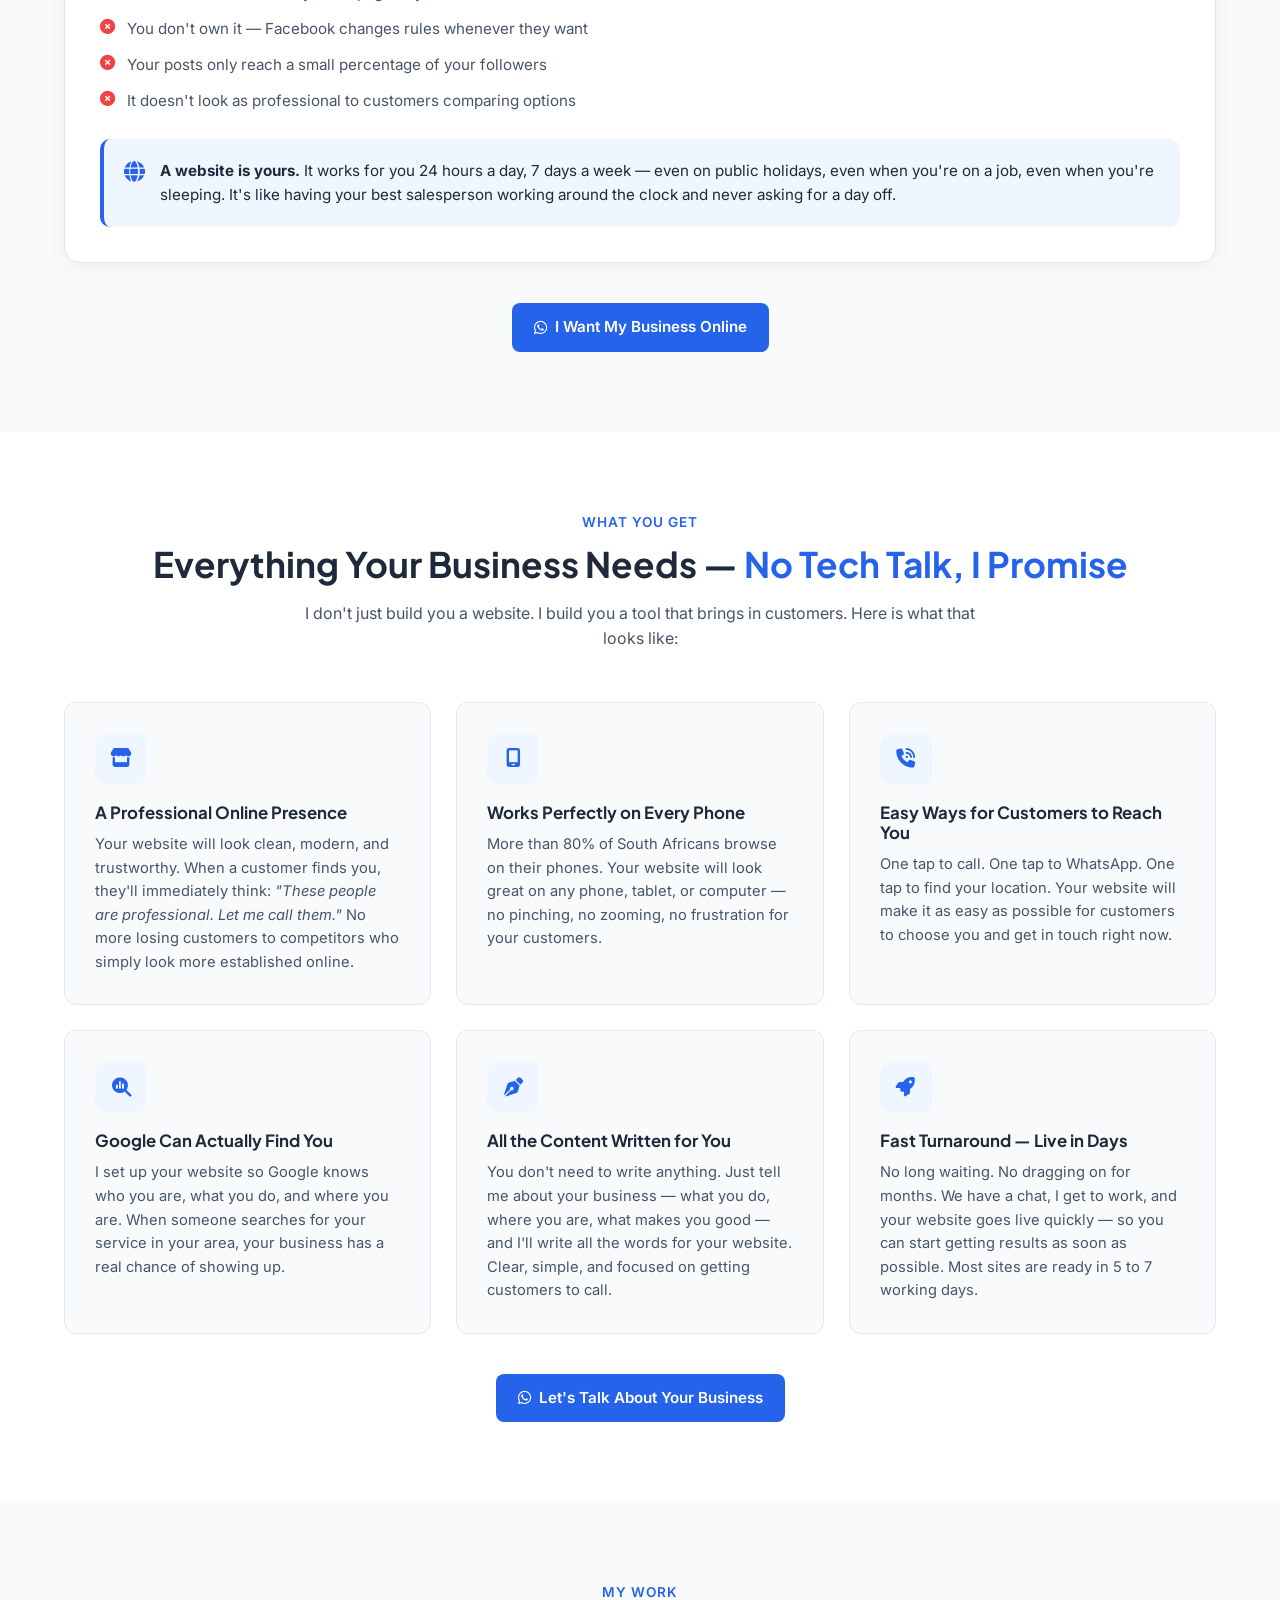
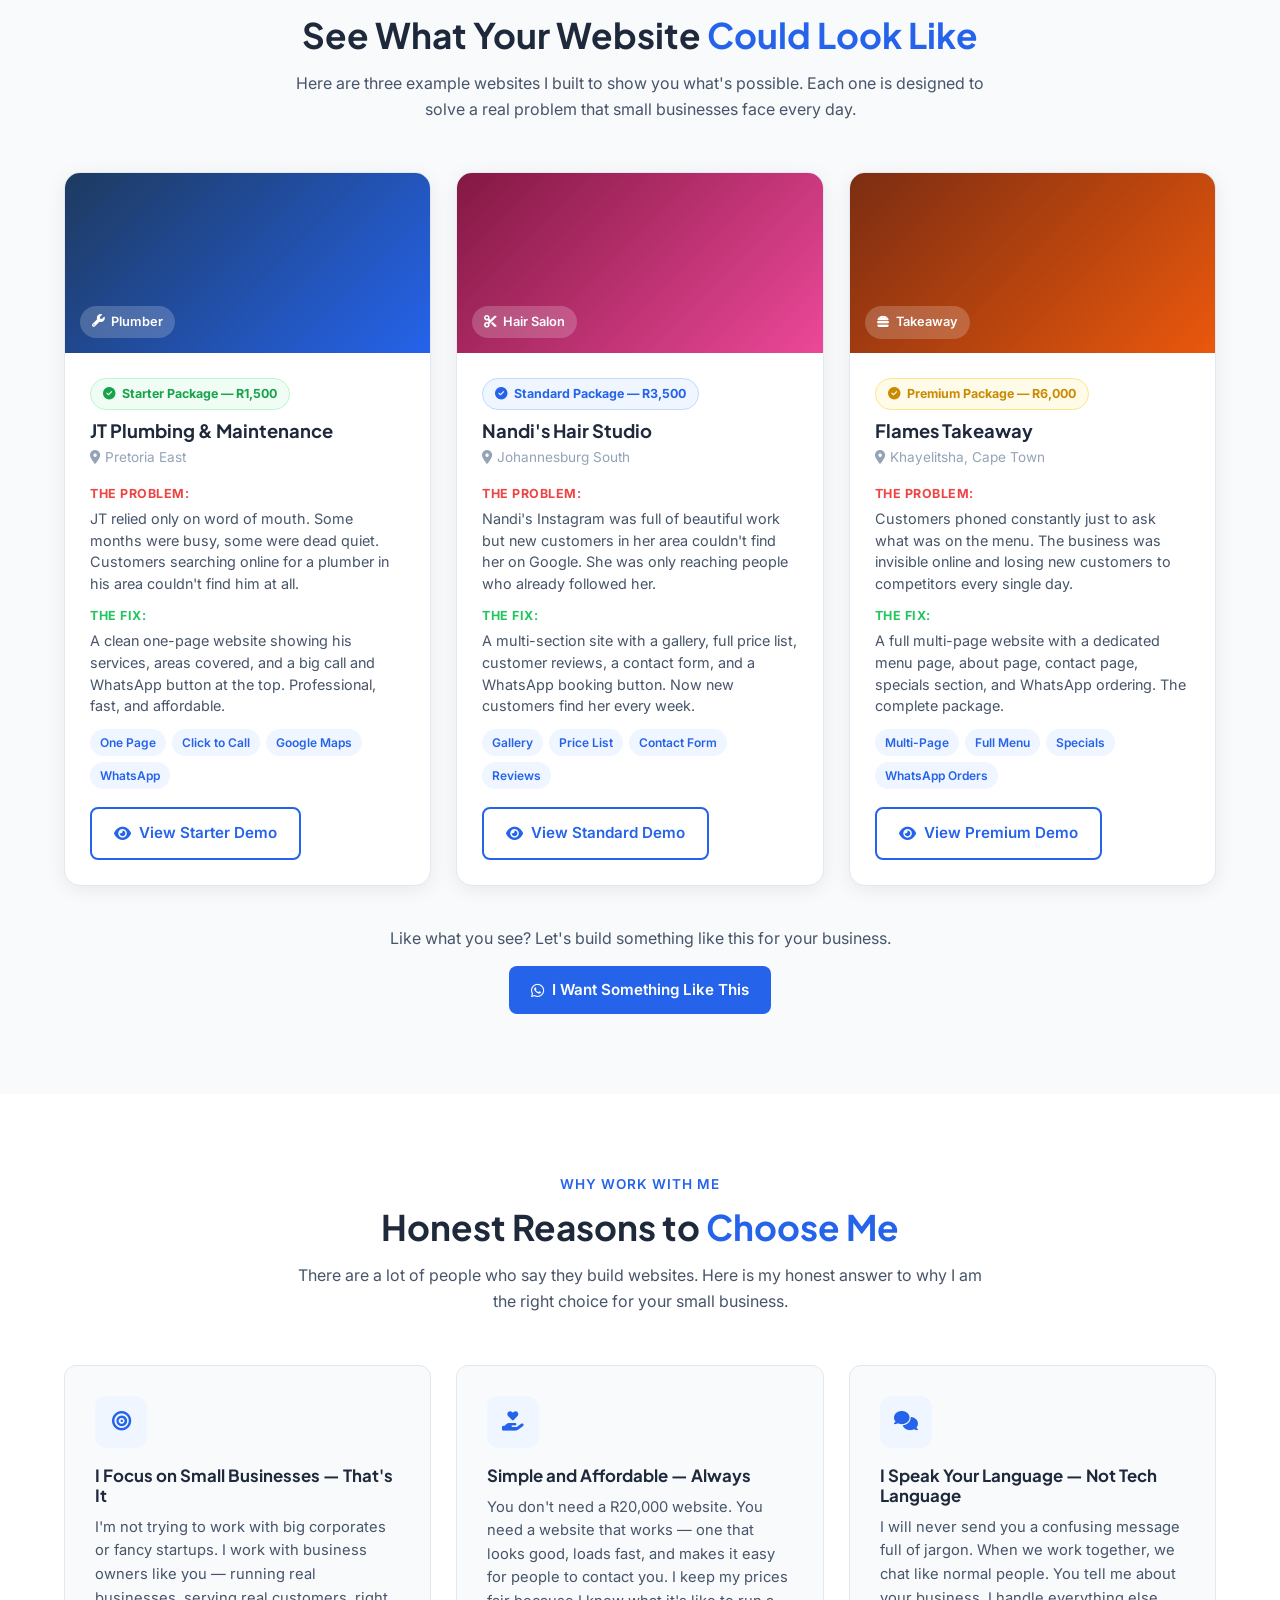
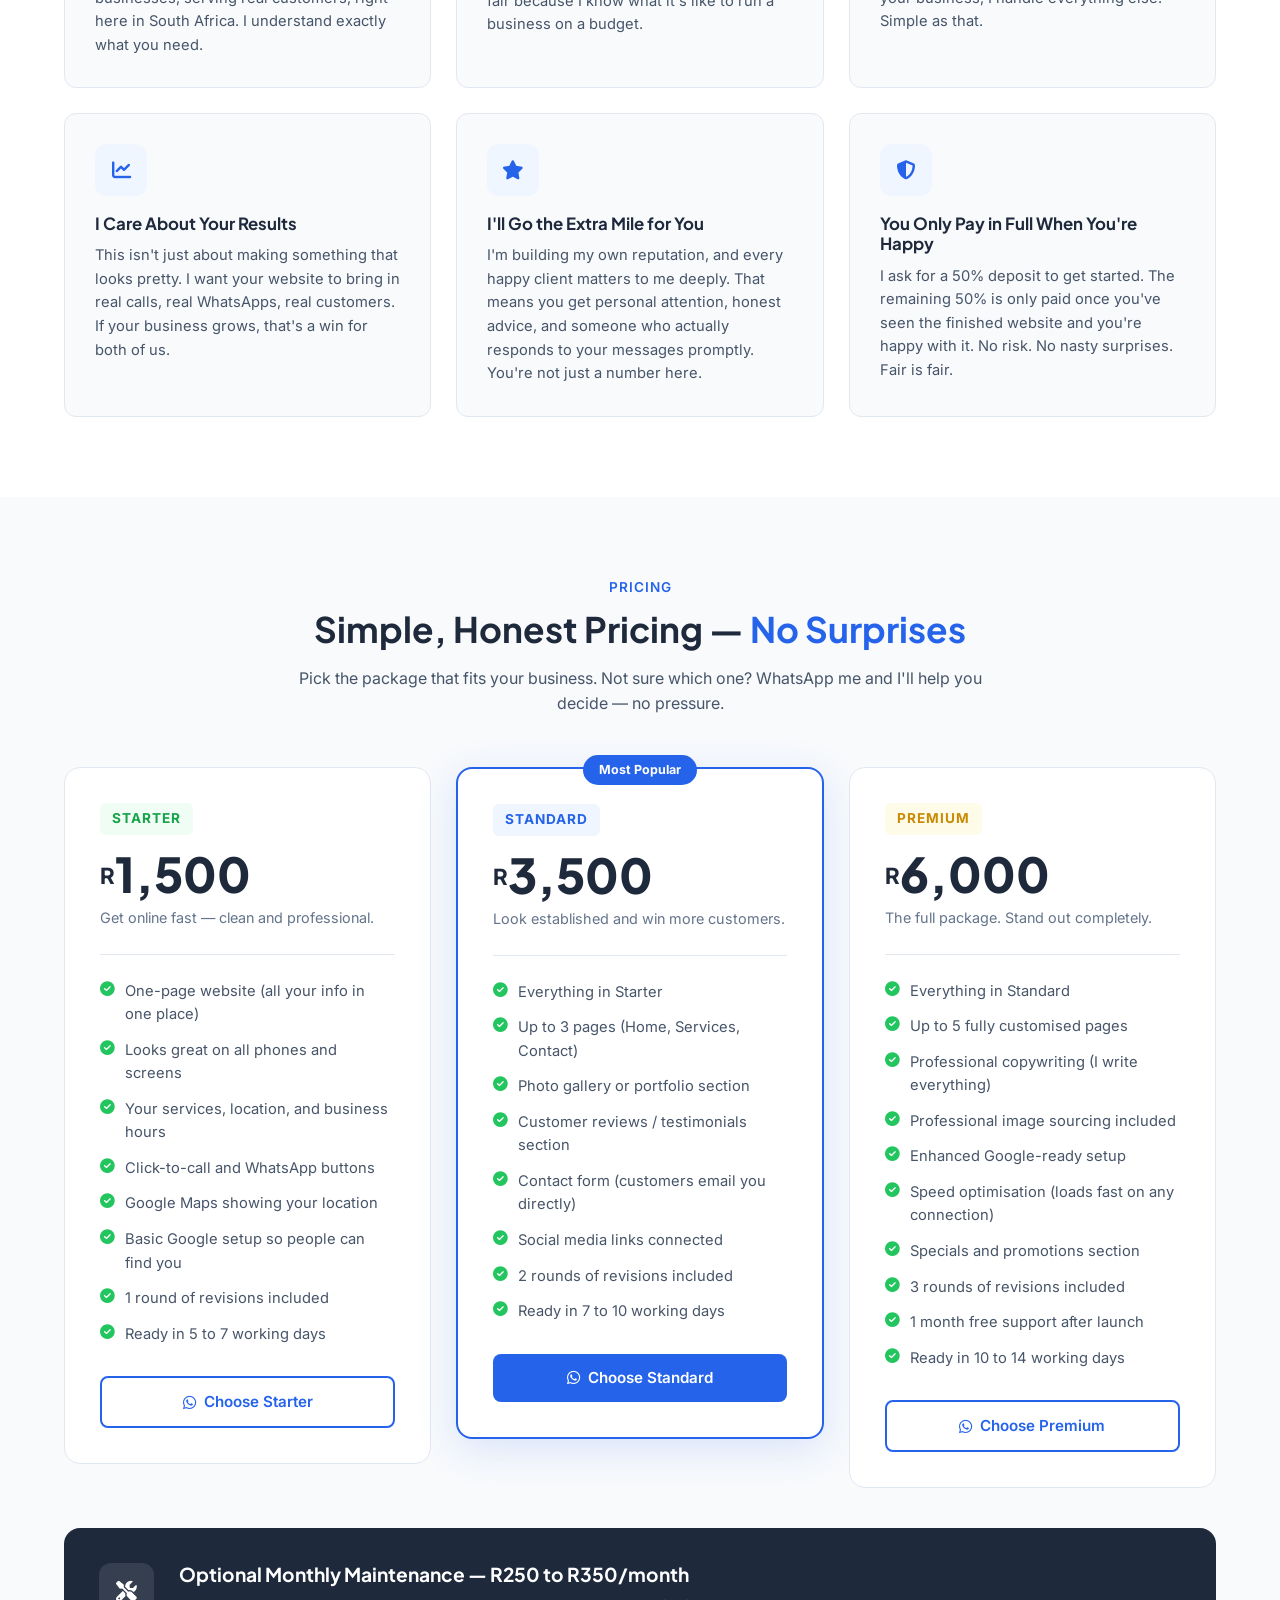
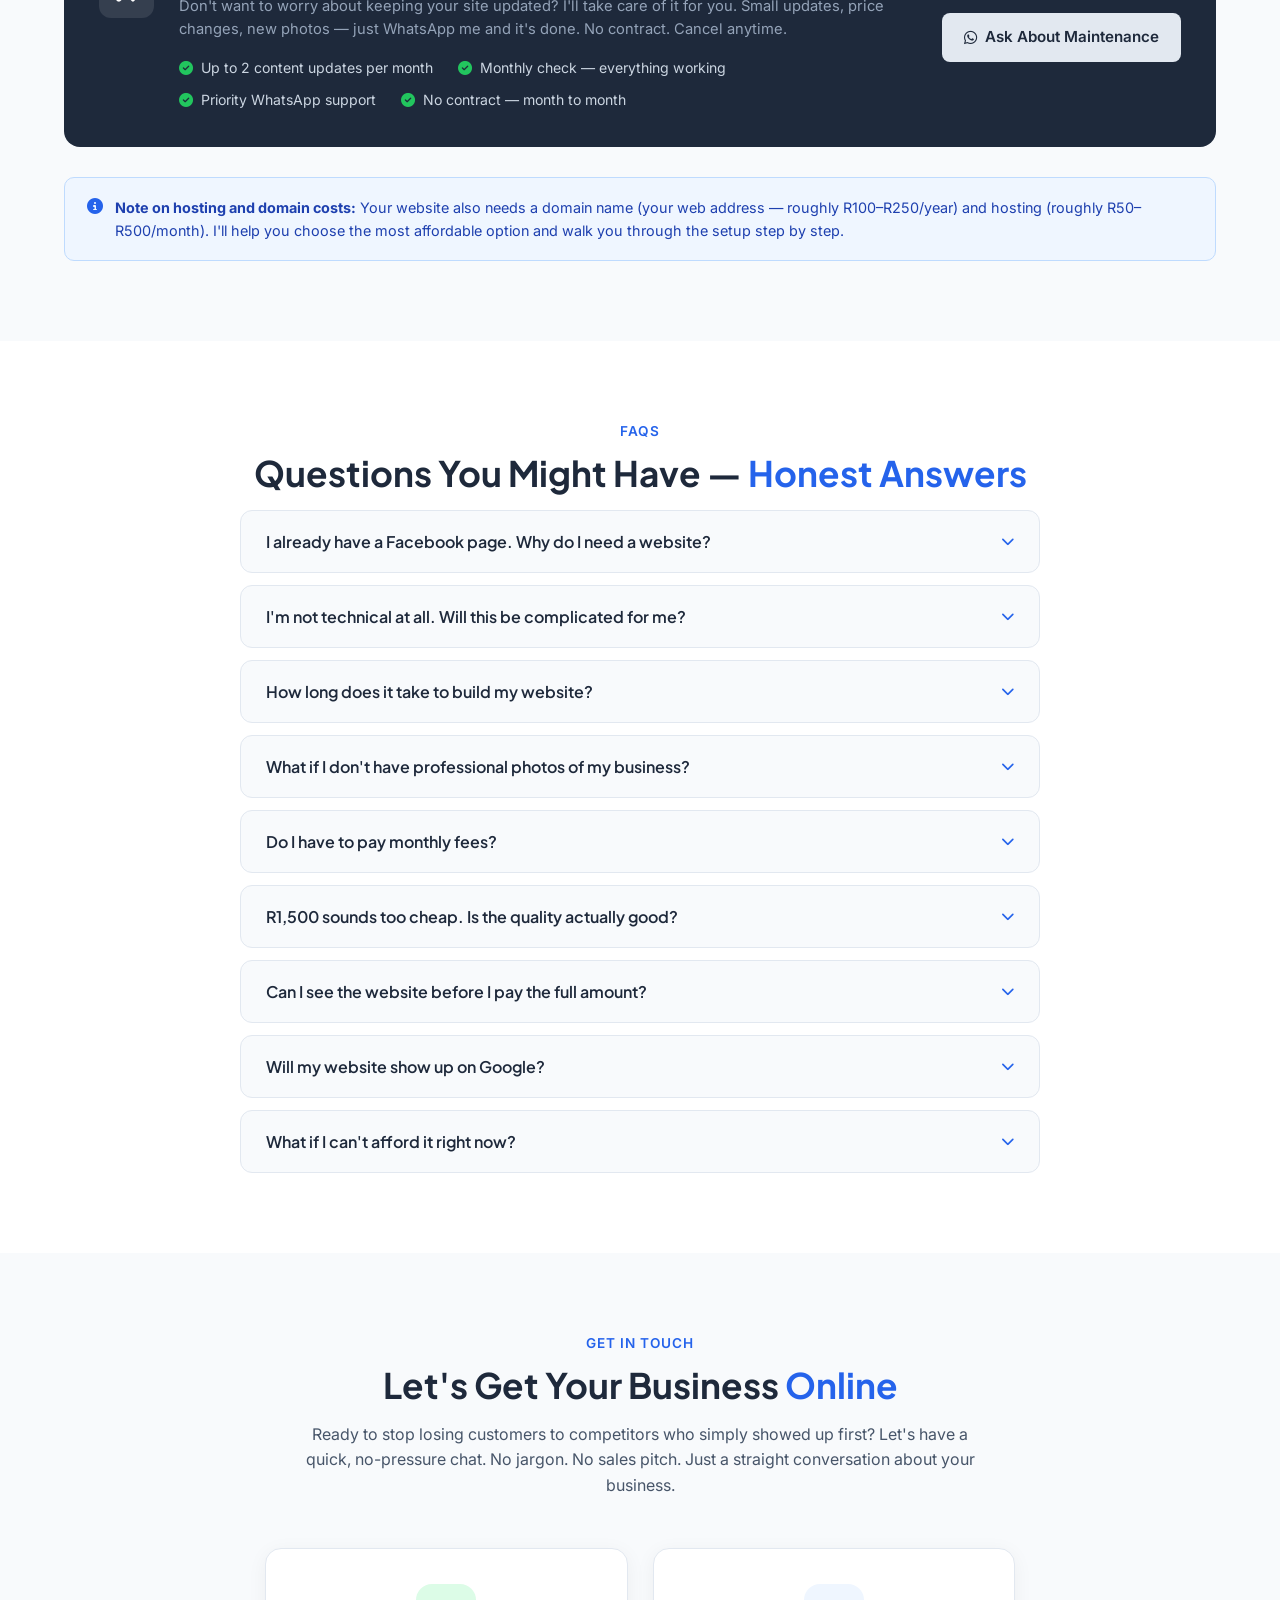
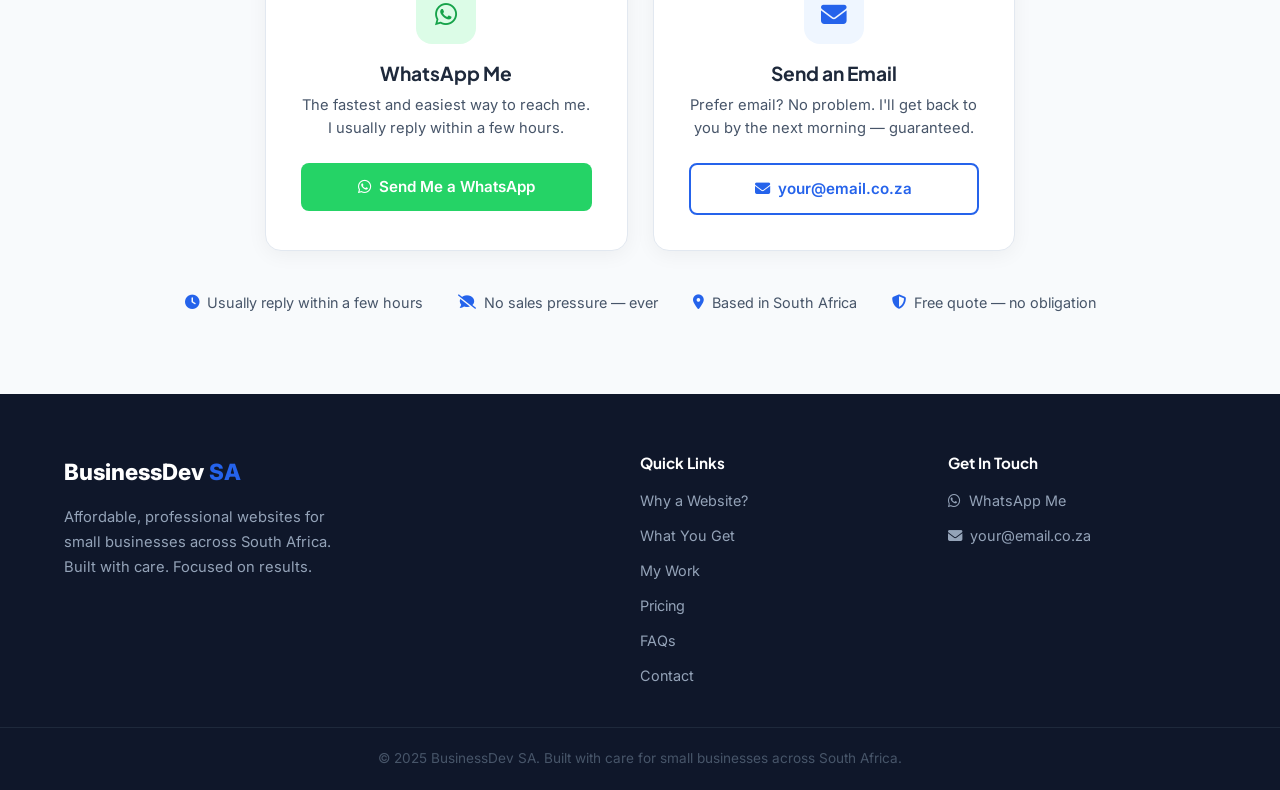
==== commit e7a870cd: "Update portfolio cards with pricing tier badges" ====
--- a/index.html
+++ b/index.html
@@ -391,167 +391,180 @@
 
             <div class="portfolio-grid">
 
-                <!-- Plumber -->
-                <div class="portfolio-card">
-                    <div class="portfolio-image plumber-bg">
-                        <div class="portfolio-overlay">
-                            <a href="demos/plumber/index.html" 
-                               class="portfolio-view-btn"
-                               target="_blank">
-                                <i class="fa-solid fa-arrow-up-right-from-square"></i>
-                                View Demo Site
-                            </a>
-                        </div>
-                        <div class="portfolio-tag">
-                            <i class="fa-solid fa-wrench"></i>
-                            Plumber
-                        </div>
-                    </div>
-                    <div class="portfolio-content">
-                        <h3>JT Plumbing & Maintenance</h3>
-                        <p class="portfolio-location">
-                            <i class="fa-solid fa-location-dot"></i>
-                            Pretoria East
-                        </p>
-                        <div class="portfolio-problem">
-                            <span class="problem-label">The Problem:</span>
-                            <p>
-                                JT relied only on word of mouth. Some months were busy,
-                                some were dead quiet. Customers searching online for a
-                                plumber in his area couldn't find him at all.
-                            </p>
-                        </div>
-                        <div class="portfolio-solution">
-                            <span class="solution-label">The Fix:</span>
-                            <p>
-                                A clean website showing his services, areas covered, and a
-                                big call and WhatsApp button at the top. Now new customers
-                                can find him — and when they do, he looks professional and
-                                established.
-                            </p>
-                        </div>
-                        <div class="portfolio-tags">
-                            <span class="tag">Click to Call</span>
-                            <span class="tag">Google Maps</span>
-                            <span class="tag">WhatsApp</span>
-                            <span class="tag">Mobile Ready</span>
-                        </div>
-                        <a href="demos/plumber/index.html" 
-                           class="btn btn-outline"
-                           target="_blank">
-                            <i class="fa-solid fa-eye"></i>
-                            View Demo Site
-                        </a>
-                    </div>
-                </div>
-
-                <!-- Salon -->
-                <div class="portfolio-card">
-                    <div class="portfolio-image salon-bg">
-                        <div class="portfolio-overlay">
-                            <a href="demos/salon/index.html" 
-                               class="portfolio-view-btn"
-                               target="_blank">
-                                <i class="fa-solid fa-arrow-up-right-from-square"></i>
-                                View Demo Site
-                            </a>
-                        </div>
-                        <div class="portfolio-tag">
-                            <i class="fa-solid fa-scissors"></i>
-                            Hair Salon
-                        </div>
-                    </div>
-                    <div class="portfolio-content">
-                        <h3>Nandi's Hair Studio</h3>
-                        <p class="portfolio-location">
-                            <i class="fa-solid fa-location-dot"></i>
-                            Johannesburg South
-                        </p>
-                        <div class="portfolio-problem">
-                            <span class="problem-label">The Problem:</span>
-                            <p>
-                                Nandi's Instagram was full of beautiful work but new
-                                customers in her area couldn't find her on Google.
-                                She was only reaching people who already followed her.
-                            </p>
-                        </div>
-                        <div class="portfolio-solution">
-                            <span class="solution-label">The Fix:</span>
-                            <p>
-                                A warm, beautiful website with a gallery, full service menu
-                                with prices, customer reviews, and a WhatsApp booking button.
-                                Now brand new customers discover her every week.
-                            </p>
-                        </div>
-                        <div class="portfolio-tags">
-                            <span class="tag">Photo Gallery</span>
-                            <span class="tag">Price List</span>
-                            <span class="tag">WhatsApp Booking</span>
-                            <span class="tag">Reviews</span>
-                        </div>
-                        <a href="demos/salon/index.html" 
-                           class="btn btn-outline"
-                           target="_blank">
-                            <i class="fa-solid fa-eye"></i>
-                            View Demo Site
-                        </a>
-                    </div>
-                </div>
-
-                <!-- Takeaway -->
-                <div class="portfolio-card">
-                    <div class="portfolio-image takeaway-bg">
-                        <div class="portfolio-overlay">
-                            <a href="demos/takeaway/index.html" 
-                               class="portfolio-view-btn"
-                               target="_blank">
-                                <i class="fa-solid fa-arrow-up-right-from-square"></i>
-                                View Demo Site
-                            </a>
-                        </div>
-                        <div class="portfolio-tag">
-                            <i class="fa-solid fa-burger"></i>
-                            Takeaway
-                        </div>
-                    </div>
-                    <div class="portfolio-content">
-                        <h3>Flames Takeaway</h3>
-                        <p class="portfolio-location">
-                            <i class="fa-solid fa-location-dot"></i>
-                            Khayelitsha, Cape Town
-                        </p>
-                        <div class="portfolio-problem">
-                            <span class="problem-label">The Problem:</span>
-                            <p>
-                                Customers phoned constantly just to ask "what do you have?"
-                                and "how much is...?" — slowing down the whole operation.
-                                And online? They were completely invisible.
-                            </p>
-                        </div>
-                        <div class="portfolio-solution">
-                            <span class="solution-label">The Fix:</span>
-                            <p>
-                                A simple website with a full menu, prices, opening hours,
-                                and a WhatsApp order button. Fewer time-wasting calls,
-                                more orders, and new customers finding them on Google.
-                            </p>
-                        </div>
-                        <div class="portfolio-tags">
-                            <span class="tag">Full Menu</span>
-                            <span class="tag">WhatsApp Orders</span>
-                            <span class="tag">Opening Hours</span>
-                            <span class="tag">Google Maps</span>
-                        </div>
-                        <a href="demos/takeaway/index.html" 
-                           class="btn btn-outline"
-                           target="_blank">
-                            <i class="fa-solid fa-eye"></i>
-                            View Demo Site
-                        </a>
-                    </div>
-                </div>
-
-            </div>
+    <!-- Plumber — Starter -->
+    <div class="portfolio-card">
+        <div class="portfolio-image plumber-bg">
+            <div class="portfolio-overlay">
+                <a href="demos/plumber/index.html"
+                   class="portfolio-view-btn"
+                   target="_blank">
+                    <i class="fa-solid fa-arrow-up-right-from-square"></i>
+                    View Demo Site
+                </a>
+            </div>
+            <div class="portfolio-tag">
+                <i class="fa-solid fa-wrench"></i>
+                Plumber
+            </div>
+        </div>
+        <div class="portfolio-content">
+            <div class="portfolio-tier starter-tier">
+                <i class="fa-solid fa-circle-check"></i>
+                Starter Package — R1,500
+            </div>
+            <h3>JT Plumbing & Maintenance</h3>
+            <p class="portfolio-location">
+                <i class="fa-solid fa-location-dot"></i>
+                Pretoria East
+            </p>
+            <div class="portfolio-problem">
+                <span class="problem-label">The Problem:</span>
+                <p>
+                    JT relied only on word of mouth. Some months were busy,
+                    some were dead quiet. Customers searching online for a
+                    plumber in his area couldn't find him at all.
+                </p>
+            </div>
+            <div class="portfolio-solution">
+                <span class="solution-label">The Fix:</span>
+                <p>
+                    A clean one-page website showing his services, areas covered,
+                    and a big call and WhatsApp button at the top. Professional,
+                    fast, and affordable.
+                </p>
+            </div>
+            <div class="portfolio-tags">
+                <span class="tag">One Page</span>
+                <span class="tag">Click to Call</span>
+                <span class="tag">Google Maps</span>
+                <span class="tag">WhatsApp</span>
+            </div>
+            <a href="demos/plumber/index.html"
+               class="btn btn-outline"
+               target="_blank">
+                <i class="fa-solid fa-eye"></i>
+                View Starter Demo
+            </a>
+        </div>
+    </div>
+
+    <!-- Salon — Standard -->
+    <div class="portfolio-card">
+        <div class="portfolio-image salon-bg">
+            <div class="portfolio-overlay">
+                <a href="demos/salon/index.html"
+                   class="portfolio-view-btn"
+                   target="_blank">
+                    <i class="fa-solid fa-arrow-up-right-from-square"></i>
+                    View Demo Site
+                </a>
+            </div>
+            <div class="portfolio-tag">
+                <i class="fa-solid fa-scissors"></i>
+                Hair Salon
+            </div>
+        </div>
+        <div class="portfolio-content">
+            <div class="portfolio-tier standard-tier">
+                <i class="fa-solid fa-circle-check"></i>
+                Standard Package — R3,500
+            </div>
+            <h3>Nandi's Hair Studio</h3>
+            <p class="portfolio-location">
+                <i class="fa-solid fa-location-dot"></i>
+                Johannesburg South
+            </p>
+            <div class="portfolio-problem">
+                <span class="problem-label">The Problem:</span>
+                <p>
+                    Nandi's Instagram was full of beautiful work but new
+                    customers in her area couldn't find her on Google.
+                    She was only reaching people who already followed her.
+                </p>
+            </div>
+            <div class="portfolio-solution">
+                <span class="solution-label">The Fix:</span>
+                <p>
+                    A multi-section site with a gallery, full price list,
+                    customer reviews, a contact form, and a WhatsApp
+                    booking button. Now new customers find her every week.
+                </p>
+            </div>
+            <div class="portfolio-tags">
+                <span class="tag">Gallery</span>
+                <span class="tag">Price List</span>
+                <span class="tag">Contact Form</span>
+                <span class="tag">Reviews</span>
+            </div>
+            <a href="demos/salon/index.html"
+               class="btn btn-outline"
+               target="_blank">
+                <i class="fa-solid fa-eye"></i>
+                View Standard Demo
+            </a>
+        </div>
+    </div>
+
+    <!-- Takeaway — Premium -->
+    <div class="portfolio-card">
+        <div class="portfolio-image takeaway-bg">
+            <div class="portfolio-overlay">
+                <a href="demos/takeaway/index.html"
+                   class="portfolio-view-btn"
+                   target="_blank">
+                    <i class="fa-solid fa-arrow-up-right-from-square"></i>
+                    View Demo Site
+                </a>
+            </div>
+            <div class="portfolio-tag">
+                <i class="fa-solid fa-burger"></i>
+                Takeaway
+            </div>
+        </div>
+        <div class="portfolio-content">
+            <div class="portfolio-tier premium-tier">
+                <i class="fa-solid fa-circle-check"></i>
+                Premium Package — R6,000
+            </div>
+            <h3>Flames Takeaway</h3>
+            <p class="portfolio-location">
+                <i class="fa-solid fa-location-dot"></i>
+                Khayelitsha, Cape Town
+            </p>
+            <div class="portfolio-problem">
+                <span class="problem-label">The Problem:</span>
+                <p>
+                    Customers phoned constantly just to ask what was on the
+                    menu. The business was invisible online and losing new
+                    customers to competitors every single day.
+                </p>
+            </div>
+            <div class="portfolio-solution">
+                <span class="solution-label">The Fix:</span>
+                <p>
+                    A full multi-page website with a dedicated menu page,
+                    about page, contact page, specials section, and
+                    WhatsApp ordering. The complete package.
+                </p>
+            </div>
+            <div class="portfolio-tags">
+                <span class="tag">Multi-Page</span>
+                <span class="tag">Full Menu</span>
+                <span class="tag">Specials</span>
+                <span class="tag">WhatsApp Orders</span>
+            </div>
+            <a href="demos/takeaway/index.html"
+               class="btn btn-outline"
+               target="_blank">
+                <i class="fa-solid fa-eye"></i>
+                View Premium Demo
+            </a>
+        </div>
+    </div>
+
+</div>
+
+                
 
             <div class="portfolio-cta">
                 <p>Like what you see? Let's build something like this for your business.</p>
--- a/assets/css/styles.css
+++ b/assets/css/styles.css
@@ -0,0 +1,1517 @@
+/* =========================================
+   BUSINESSDEV SA — FULL STYLESHEET
+   Version: 1.0
+========================================= */
+
+/* =========================================
+   GLOBAL RESET
+========================================= */
+
+* {
+    margin: 0;
+    padding: 0;
+    box-sizing: border-box;
+}
+
+html {
+    scroll-behavior: smooth;
+}
+
+body {
+    font-family: 'Inter', sans-serif;
+    background-color: #ffffff;
+    color: #1e293b;
+    line-height: 1.6;
+}
+
+/* =========================================
+   CONTAINER
+========================================= */
+
+.container {
+    width: 90%;
+    max-width: 1200px;
+    margin: 0 auto;
+}
+
+/* =========================================
+   TYPOGRAPHY
+========================================= */
+
+h1, h2, h3, h4 {
+    font-family: 'Plus Jakarta Sans', sans-serif;
+    font-weight: 700;
+    line-height: 1.2;
+}
+
+.section-label {
+    font-size: 0.85rem;
+    font-weight: 600;
+    text-transform: uppercase;
+    letter-spacing: 1px;
+    color: #2563eb;
+    margin-bottom: 10px;
+    text-align: center;
+}
+
+.section-title {
+    font-size: 2.2rem;
+    margin-bottom: 15px;
+    text-align: center;
+}
+
+.section-subtitle {
+    max-width: 700px;
+    color: #475569;
+    margin-bottom: 50px;
+    margin-left: auto;
+    margin-right: auto;
+    text-align: center;
+}
+
+.highlight {
+    color: #2563eb;
+}
+
+/* =========================================
+   BUTTONS
+========================================= */
+
+.btn {
+    display: inline-flex;
+    align-items: center;
+    gap: 8px;
+    padding: 12px 22px;
+    border-radius: 8px;
+    font-weight: 600;
+    font-size: 0.95rem;
+    text-decoration: none;
+    transition: all 0.3s ease;
+    cursor: pointer;
+    border: none;
+}
+
+.btn-primary {
+    background-color: #2563eb;
+    color: #ffffff;
+}
+
+.btn-primary:hover {
+    background-color: #1e40af;
+    transform: scale(1.03);
+}
+
+.btn-secondary {
+    background-color: #e2e8f0;
+    color: #1e293b;
+}
+
+.btn-secondary:hover {
+    background-color: #cbd5e1;
+}
+
+.btn-outline {
+    border: 2px solid #2563eb;
+    color: #2563eb;
+    background: transparent;
+}
+
+.btn-outline:hover {
+    background-color: #2563eb;
+    color: #ffffff;
+}
+
+.btn-whatsapp {
+    background-color: #25d366;
+    color: #ffffff;
+}
+
+.btn-whatsapp:hover {
+    background-color: #1ebe5d;
+    transform: scale(1.03);
+}
+
+/* =========================================
+   NAVBAR
+========================================= */
+
+.navbar {
+    position: sticky;
+    top: 0;
+    background: #ffffff;
+    padding: 18px 0;
+    border-bottom: 1px solid #e2e8f0;
+    z-index: 1000;
+}
+
+.nav-container {
+    display: flex;
+    justify-content: space-between;
+    align-items: center;
+    width: 90%;
+    max-width: 1200px;
+    margin: 0 auto;
+    position: relative;
+}
+
+.nav-logo {
+    font-weight: 800;
+    font-size: 1.4rem;
+    text-decoration: none;
+    z-index: 1001;
+}
+
+.logo-main {
+    color: #1e293b;
+}
+
+.logo-tag {
+    color: #2563eb;
+}
+
+.nav-links {
+    display: flex;
+    align-items: center;
+    gap: 25px;
+}
+
+.nav-link {
+    text-decoration: none;
+    font-weight: 500;
+    font-size: 0.95rem;
+    color: #475569;
+    transition: color 0.3s;
+}
+
+.nav-link:hover {
+    color: #2563eb;
+}
+
+.nav-cta {
+    font-weight: 600;
+    color: #2563eb !important;
+}
+
+.hamburger {
+    display: none;
+    flex-direction: column;
+    justify-content: center;
+    align-items: center;
+    gap: 5px;
+    width: 40px;
+    height: 40px;
+    background: none;
+    border: none;
+    cursor: pointer;
+    z-index: 1001;
+    padding: 5px;
+}
+
+.hamburger span {
+    display: block;
+    width: 24px;
+    height: 3px;
+    background: #1e293b;
+    border-radius: 3px;
+    transition: transform 0.3s ease, opacity 0.3s ease;
+}
+
+/* =========================================
+   MOBILE MENU OPEN STATE
+========================================= */
+
+.nav-open {
+    display: flex !important;
+    flex-direction: column;
+    position: absolute;
+    top: 60px;
+    left: -5%;
+    right: -5%;
+    background: #ffffff;
+    padding: 15px 5%;
+    border-bottom: 1px solid #e2e8f0;
+    box-shadow: 0 10px 30px rgba(0,0,0,0.1);
+    gap: 0;
+    z-index: 999;
+}
+
+.nav-open .nav-link {
+    display: block;
+    padding: 14px 0;
+    border-bottom: 1px solid #f1f5f9;
+    font-size: 1rem;
+    color: #1e293b;
+}
+
+.nav-open .nav-cta {
+    margin-top: 12px;
+    background: #2563eb;
+    color: #ffffff !important;
+    padding: 13px 20px;
+    border-radius: 8px;
+    text-align: center;
+    border-bottom: none;
+}
+
+/* Hamburger X animation */
+.hamburger-open span:nth-child(1) {
+    transform: translateY(8px) rotate(45deg);
+}
+
+.hamburger-open span:nth-child(2) {
+    opacity: 0;
+}
+
+.hamburger-open span:nth-child(3) {
+    transform: translateY(-8px) rotate(-45deg);
+}
+
+/* =========================================
+   NAVBAR SCROLLED STATE
+========================================= */
+
+.navbar-scrolled {
+    box-shadow: 0 4px 20px rgba(0,0,0,0.08);
+}
+
+/* =========================================
+   ACTIVE NAV LINK
+========================================= */
+
+.nav-active {
+    color: #2563eb !important;
+    font-weight: 700 !important;
+}
+
+/* =========================================
+   SECTIONS — GENERAL SPACING
+========================================= */
+
+section {
+    padding: 80px 0;
+}
+
+/* =========================================
+   HERO SECTION
+========================================= */
+
+.hero {
+    padding: 80px 0 0;
+    background: linear-gradient(to bottom, #f8fafc, #ffffff);
+}
+
+.hero-container {
+    display: flex;
+    align-items: center;
+    justify-content: space-between;
+    gap: 50px;
+}
+
+.hero-text {
+    flex: 1;
+}
+
+.hero-badge {
+    display: inline-flex;
+    align-items: center;
+    gap: 8px;
+    background-color: #eff6ff;
+    color: #2563eb;
+    font-size: 0.85rem;
+    font-weight: 600;
+    padding: 8px 16px;
+    border-radius: 50px;
+    margin-bottom: 20px;
+    border: 1px solid #bfdbfe;
+}
+
+.hero-headline {
+    font-size: 2.8rem;
+    margin-bottom: 20px;
+    color: #1e293b;
+}
+
+.hero-subheadline {
+    font-size: 1.1rem;
+    color: #475569;
+    margin-bottom: 30px;
+    max-width: 540px;
+}
+
+.hero-buttons {
+    display: flex;
+    gap: 15px;
+    margin-bottom: 15px;
+    flex-wrap: wrap;
+}
+
+.hero-reassurance {
+    display: flex;
+    align-items: center;
+    gap: 8px;
+    font-size: 0.9rem;
+    color: #64748b;
+    margin-top: 15px;
+}
+
+/* =========================================
+   HERO MOCKUP
+========================================= */
+
+.hero-image {
+    flex: 1;
+    display: flex;
+    justify-content: flex-end;
+}
+
+.hero-mockup {
+    position: relative;
+    width: 100%;
+    max-width: 480px;
+}
+
+.mockup-browser {
+    background: #ffffff;
+    border-radius: 12px;
+    box-shadow: 0 20px 60px rgba(0,0,0,0.12);
+    overflow: hidden;
+    border: 1px solid #e2e8f0;
+}
+
+.browser-bar {
+    background: #f1f5f9;
+    padding: 10px 15px;
+    display: flex;
+    align-items: center;
+    gap: 6px;
+    border-bottom: 1px solid #e2e8f0;
+}
+
+.browser-dot {
+    width: 10px;
+    height: 10px;
+    border-radius: 50%;
+}
+
+.browser-dot.red    { background: #ef4444; }
+.browser-dot.yellow { background: #f59e0b; }
+.browser-dot.green  { background: #22c55e; }
+
+.browser-url {
+    flex: 1;
+    background: #ffffff;
+    border-radius: 6px;
+    padding: 4px 12px;
+    font-size: 0.75rem;
+    color: #94a3b8;
+    border: 1px solid #e2e8f0;
+    margin-left: 8px;
+}
+
+.browser-content {
+    padding: 20px;
+}
+
+.mockup-hero-bar {
+    height: 80px;
+    background: linear-gradient(135deg, #2563eb, #3b82f6);
+    border-radius: 8px;
+    margin-bottom: 15px;
+}
+
+.mockup-lines {
+    display: flex;
+    flex-direction: column;
+    gap: 8px;
+    margin-bottom: 15px;
+}
+
+.mockup-line {
+    height: 10px;
+    background: #e2e8f0;
+    border-radius: 4px;
+}
+
+.mockup-line.long   { width: 100%; }
+.mockup-line.medium { width: 70%; }
+.mockup-line.short  { width: 45%; }
+
+.mockup-cards {
+    display: flex;
+    gap: 10px;
+    margin-bottom: 15px;
+}
+
+.mockup-card {
+    flex: 1;
+    height: 55px;
+    background: #f8fafc;
+    border-radius: 8px;
+    border: 1px solid #e2e8f0;
+}
+
+.mockup-btn-row {
+    display: flex;
+    justify-content: center;
+}
+
+.mockup-cta-btn {
+    width: 50%;
+    height: 30px;
+    background: #2563eb;
+    border-radius: 6px;
+}
+
+.mockup-phone {
+    position: absolute;
+    bottom: -30px;
+    right: -20px;
+    width: 110px;
+    background: #1e293b;
+    border-radius: 16px;
+    padding: 10px;
+    box-shadow: 0 10px 30px rgba(0,0,0,0.2);
+}
+
+.phone-screen {
+    background: #ffffff;
+    border-radius: 10px;
+    padding: 10px;
+    display: flex;
+    flex-direction: column;
+    gap: 6px;
+}
+
+.phone-hero-bar {
+    height: 30px;
+    background: linear-gradient(135deg, #2563eb, #3b82f6);
+    border-radius: 4px;
+}
+
+.phone-lines {
+    display: flex;
+    flex-direction: column;
+    gap: 4px;
+}
+
+.phone-line {
+    height: 6px;
+    background: #e2e8f0;
+    border-radius: 3px;
+}
+
+.phone-line.long   { width: 100%; }
+.phone-line.medium { width: 65%; }
+
+.phone-cta {
+    height: 16px;
+    background: #2563eb;
+    border-radius: 4px;
+    margin-top: 4px;
+}
+
+/* =========================================
+   HERO STATS BAR
+========================================= */
+
+.hero-stats {
+    background: #1e293b;
+    padding: 30px 0;
+    margin-top: 60px;
+}
+
+.stats-container {
+    display: flex;
+    justify-content: center;
+    align-items: center;
+    gap: 40px;
+    flex-wrap: wrap;
+}
+
+.stat-item {
+    display: flex;
+    flex-direction: column;
+    align-items: center;
+    gap: 4px;
+}
+
+.stat-number {
+    font-size: 1.8rem;
+    font-weight: 800;
+    color: #ffffff;
+    font-family: 'Plus Jakarta Sans', sans-serif;
+}
+
+.stat-label {
+    font-size: 0.85rem;
+    color: #94a3b8;
+    text-align: center;
+}
+
+.stat-divider {
+    width: 1px;
+    height: 40px;
+    background: #334155;
+}
+
+/* =========================================
+   PROBLEM SECTION
+========================================= */
+
+.problem {
+    background: #f8fafc;
+}
+
+.problem-grid {
+    display: grid;
+    grid-template-columns: repeat(3, 1fr);
+    gap: 25px;
+    margin-bottom: 50px;
+}
+
+.problem-scenario {
+    background: #ffffff;
+    border-radius: 12px;
+    padding: 30px;
+    text-align: center;
+    box-shadow: 0 2px 15px rgba(0,0,0,0.05);
+    border: 1px solid #e2e8f0;
+}
+
+.scenario-icon {
+    width: 55px;
+    height: 55px;
+    background: #eff6ff;
+    border-radius: 12px;
+    display: flex;
+    align-items: center;
+    justify-content: center;
+    margin: 0 auto 15px;
+    font-size: 1.3rem;
+    color: #2563eb;
+}
+
+.problem-scenario h3 {
+    font-size: 1.1rem;
+    margin-bottom: 10px;
+}
+
+.problem-scenario p {
+    font-size: 0.95rem;
+    color: #475569;
+}
+
+.facebook-myth {
+    background: #ffffff;
+    border-radius: 16px;
+    padding: 35px;
+    box-shadow: 0 2px 20px rgba(0,0,0,0.06);
+    border: 1px solid #e2e8f0;
+    margin-bottom: 40px;
+}
+
+.myth-header {
+    display: flex;
+    align-items: center;
+    gap: 15px;
+    margin-bottom: 15px;
+}
+
+.myth-header i {
+    font-size: 2rem;
+    color: #1877f2;
+}
+
+.myth-header h3 {
+    font-size: 1.2rem;
+}
+
+.myth-intro {
+    color: #475569;
+    margin-bottom: 20px;
+}
+
+.myth-list {
+    display: flex;
+    flex-direction: column;
+    gap: 12px;
+    margin-bottom: 25px;
+}
+
+.myth-item {
+    display: flex;
+    align-items: flex-start;
+    gap: 12px;
+    font-size: 0.95rem;
+    color: #475569;
+}
+
+.myth-item.no i {
+    color: #ef4444;
+    margin-top: 2px;
+    flex-shrink: 0;
+}
+
+.myth-solution {
+    background: #eff6ff;
+    border-radius: 10px;
+    padding: 20px;
+    display: flex;
+    align-items: flex-start;
+    gap: 15px;
+    border-left: 4px solid #2563eb;
+}
+
+.myth-solution i {
+    color: #2563eb;
+    font-size: 1.3rem;
+    margin-top: 2px;
+    flex-shrink: 0;
+}
+
+.myth-solution p {
+    font-size: 0.95rem;
+    color: #1e293b;
+}
+
+.problem-cta {
+    text-align: center;
+}
+
+/* =========================================
+   SERVICES SECTION
+========================================= */
+
+.services {
+    background: #ffffff;
+}
+
+.services-grid {
+    display: grid;
+    grid-template-columns: repeat(3, 1fr);
+    gap: 25px;
+    margin-bottom: 40px;
+}
+
+.service-card {
+    background: #f8fafc;
+    border-radius: 12px;
+    padding: 30px;
+    border: 1px solid #e2e8f0;
+    transition: transform 0.3s ease, box-shadow 0.3s ease;
+}
+
+.service-card:hover {
+    transform: translateY(-5px);
+    box-shadow: 0 10px 30px rgba(0,0,0,0.08);
+}
+
+.service-icon {
+    width: 52px;
+    height: 52px;
+    background: #eff6ff;
+    border-radius: 12px;
+    display: flex;
+    align-items: center;
+    justify-content: center;
+    font-size: 1.2rem;
+    color: #2563eb;
+    margin-bottom: 18px;
+}
+
+.service-card h3 {
+    font-size: 1.05rem;
+    margin-bottom: 10px;
+}
+
+.service-card p {
+    font-size: 0.92rem;
+    color: #475569;
+    line-height: 1.6;
+}
+
+.services-cta {
+    text-align: center;
+}
+
+/* =========================================
+   PORTFOLIO SECTION
+========================================= */
+
+.portfolio {
+    background: #f8fafc;
+}
+
+.portfolio-grid {
+    display: grid;
+    grid-template-columns: repeat(3, 1fr);
+    gap: 25px;
+    margin-bottom: 40px;
+}
+
+.portfolio-card {
+    background: #ffffff;
+    border-radius: 16px;
+    overflow: hidden;
+    box-shadow: 0 4px 20px rgba(0,0,0,0.07);
+    border: 1px solid #e2e8f0;
+    transition: transform 0.3s ease;
+}
+
+.portfolio-card:hover {
+    transform: translateY(-5px);
+}
+
+.portfolio-image {
+    position: relative;
+    height: 180px;
+    display: flex;
+    align-items: flex-end;
+    padding: 15px;
+}
+
+.plumber-bg {
+    background: linear-gradient(135deg, #1e3a5f, #2563eb);
+}
+
+.salon-bg {
+    background: linear-gradient(135deg, #831843, #ec4899);
+}
+
+.takeaway-bg {
+    background: linear-gradient(135deg, #7c2d12, #ea580c);
+}
+
+.portfolio-overlay {
+    position: absolute;
+    inset: 0;
+    background: rgba(0,0,0,0.5);
+    display: flex;
+    align-items: center;
+    justify-content: center;
+    opacity: 0;
+    transition: opacity 0.3s ease;
+}
+
+.portfolio-card:hover .portfolio-overlay {
+    opacity: 1;
+}
+
+.portfolio-view-btn {
+    background: #ffffff;
+    color: #1e293b;
+    padding: 10px 18px;
+    border-radius: 8px;
+    font-weight: 600;
+    text-decoration: none;
+    display: flex;
+    align-items: center;
+    gap: 8px;
+    font-size: 0.9rem;
+}
+
+.portfolio-tag {
+    display: inline-flex;
+    align-items: center;
+    gap: 6px;
+    background: rgba(255,255,255,0.2);
+    color: #ffffff;
+    padding: 6px 12px;
+    border-radius: 50px;
+    font-size: 0.8rem;
+    font-weight: 600;
+    backdrop-filter: blur(4px);
+    position: relative;
+    z-index: 1;
+}
+
+.portfolio-content {
+    padding: 25px;
+}
+
+.portfolio-content h3 {
+    font-size: 1.15rem;
+    margin-bottom: 5px;
+}
+
+.portfolio-location {
+    font-size: 0.85rem;
+    color: #94a3b8;
+    margin-bottom: 15px;
+    display: flex;
+    align-items: center;
+    gap: 5px;
+}
+
+.portfolio-problem,
+.portfolio-solution {
+    margin-bottom: 12px;
+}
+
+.problem-label,
+.solution-label {
+    font-size: 0.78rem;
+    font-weight: 700;
+    text-transform: uppercase;
+    letter-spacing: 0.5px;
+    display: block;
+    margin-bottom: 4px;
+}
+
+.problem-label  { color: #ef4444; }
+.solution-label { color: #22c55e; }
+
+.portfolio-problem p,
+.portfolio-solution p {
+    font-size: 0.9rem;
+    color: #475569;
+    line-height: 1.5;
+}
+
+.portfolio-tags {
+    display: flex;
+    flex-wrap: wrap;
+    gap: 6px;
+    margin-bottom: 18px;
+}
+
+.tag {
+    background: #eff6ff;
+    color: #2563eb;
+    font-size: 0.75rem;
+    font-weight: 600;
+    padding: 4px 10px;
+    border-radius: 50px;
+}
+
+.portfolio-cta {
+    text-align: center;
+}
+
+.portfolio-cta p {
+    color: #475569;
+    margin-bottom: 15px;
+    font-size: 1rem;
+}
+
+/* =========================================
+   WHY ME SECTION
+========================================= */
+
+.why-me {
+    background: #ffffff;
+}
+
+.why-grid {
+    display: grid;
+    grid-template-columns: repeat(3, 1fr);
+    gap: 25px;
+}
+
+.why-card {
+    background: #f8fafc;
+    border-radius: 12px;
+    padding: 30px;
+    border: 1px solid #e2e8f0;
+    transition: transform 0.3s ease, box-shadow 0.3s ease;
+}
+
+.why-card:hover {
+    transform: translateY(-5px);
+    box-shadow: 0 10px 30px rgba(0,0,0,0.08);
+}
+
+.why-icon {
+    width: 52px;
+    height: 52px;
+    background: #eff6ff;
+    border-radius: 12px;
+    display: flex;
+    align-items: center;
+    justify-content: center;
+    font-size: 1.2rem;
+    color: #2563eb;
+    margin-bottom: 18px;
+}
+
+.why-card h3 {
+    font-size: 1.05rem;
+    margin-bottom: 10px;
+}
+
+.why-card p {
+    font-size: 0.92rem;
+    color: #475569;
+    line-height: 1.6;
+}
+
+/* =========================================
+   PRICING SECTION
+========================================= */
+
+.pricing {
+    background: #f8fafc;
+}
+
+.pricing-grid {
+    display: grid;
+    grid-template-columns: repeat(3, 1fr);
+    gap: 25px;
+    margin-bottom: 40px;
+    align-items: start;
+}
+
+.pricing-card {
+    background: #ffffff;
+    border-radius: 16px;
+    padding: 35px;
+    border: 1px solid #e2e8f0;
+    position: relative;
+    transition: transform 0.3s ease;
+}
+
+.pricing-card:hover {
+    transform: translateY(-5px);
+}
+
+.pricing-card.popular {
+    border: 2px solid #2563eb;
+    box-shadow: 0 10px 40px rgba(37,99,235,0.15);
+}
+
+.popular-badge {
+    position: absolute;
+    top: -14px;
+    left: 50%;
+    transform: translateX(-50%);
+    background: #2563eb;
+    color: #ffffff;
+    font-size: 0.78rem;
+    font-weight: 700;
+    padding: 5px 16px;
+    border-radius: 50px;
+    white-space: nowrap;
+}
+
+.pricing-badge {
+    font-size: 0.85rem;
+    font-weight: 700;
+    text-transform: uppercase;
+    letter-spacing: 1px;
+    padding: 5px 12px;
+    border-radius: 6px;
+    display: inline-block;
+    margin-bottom: 15px;
+}
+
+.starter-badge  { background: #f0fdf4; color: #16a34a; }
+.standard-badge { background: #eff6ff; color: #2563eb; }
+.premium-badge  { background: #fefce8; color: #ca8a04; }
+
+.pricing-price {
+    display: flex;
+    align-items: flex-start;
+    margin-bottom: 8px;
+}
+
+.currency {
+    font-size: 1.4rem;
+    font-weight: 700;
+    color: #1e293b;
+    margin-top: 8px;
+}
+
+.amount {
+    font-size: 3rem;
+    font-weight: 800;
+    color: #1e293b;
+    font-family: 'Plus Jakarta Sans', sans-serif;
+    line-height: 1;
+}
+
+.pricing-tagline {
+    color: #64748b;
+    font-size: 0.9rem;
+    margin-bottom: 25px;
+    padding-bottom: 25px;
+    border-bottom: 1px solid #e2e8f0;
+}
+
+.pricing-features {
+    list-style: none;
+    display: flex;
+    flex-direction: column;
+    gap: 12px;
+    margin-bottom: 30px;
+}
+
+.pricing-features li {
+    display: flex;
+    align-items: flex-start;
+    gap: 10px;
+    font-size: 0.92rem;
+    color: #475569;
+}
+
+.pricing-features li i {
+    color: #22c55e;
+    margin-top: 2px;
+    flex-shrink: 0;
+}
+
+.pricing-card .btn {
+    width: 100%;
+    justify-content: center;
+}
+
+/* Maintenance Card */
+.maintenance-card {
+    background: #1e293b;
+    border-radius: 16px;
+    padding: 35px;
+    display: flex;
+    align-items: flex-start;
+    gap: 25px;
+    margin-bottom: 30px;
+    color: #ffffff;
+}
+
+.maintenance-icon {
+    width: 55px;
+    height: 55px;
+    background: rgba(255,255,255,0.1);
+    border-radius: 12px;
+    display: flex;
+    align-items: center;
+    justify-content: center;
+    font-size: 1.3rem;
+    color: #ffffff;
+    flex-shrink: 0;
+}
+
+.maintenance-content {
+    flex: 1;
+}
+
+.maintenance-content h3 {
+    font-size: 1.2rem;
+    margin-bottom: 8px;
+    color: #ffffff;
+}
+
+.maintenance-content p {
+    font-size: 0.92rem;
+    color: #94a3b8;
+    margin-bottom: 15px;
+}
+
+.maintenance-list {
+    list-style: none;
+    display: flex;
+    flex-wrap: wrap;
+    gap: 10px 25px;
+}
+
+.maintenance-list li {
+    display: flex;
+    align-items: center;
+    gap: 8px;
+    font-size: 0.88rem;
+    color: #cbd5e1;
+}
+
+.maintenance-list li i {
+    color: #22c55e;
+}
+
+.maintenance-btn {
+    flex-shrink: 0;
+    align-self: center;
+}
+
+.pricing-note {
+    background: #eff6ff;
+    border-radius: 10px;
+    padding: 18px 22px;
+    display: flex;
+    align-items: flex-start;
+    gap: 12px;
+    border: 1px solid #bfdbfe;
+}
+
+.pricing-note i {
+    color: #2563eb;
+    margin-top: 2px;
+    flex-shrink: 0;
+}
+
+.pricing-note p {
+    font-size: 0.9rem;
+    color: #1e40af;
+}
+
+/* =========================================
+   FAQ SECTION
+========================================= */
+
+.faq {
+    background: #ffffff;
+}
+
+.faq-list {
+    max-width: 800px;
+    margin: 0 auto;
+    display: flex;
+    flex-direction: column;
+    gap: 12px;
+}
+
+.faq-item {
+    background: #f8fafc;
+    border-radius: 12px;
+    border: 1px solid #e2e8f0;
+    overflow: hidden;
+}
+
+.faq-question {
+    width: 100%;
+    display: flex;
+    justify-content: space-between;
+    align-items: center;
+    padding: 20px 25px;
+    background: none;
+    border: none;
+    cursor: pointer;
+    text-align: left;
+    gap: 15px;
+}
+
+.faq-question span {
+    font-weight: 600;
+    font-size: 1rem;
+    color: #1e293b;
+    font-family: 'Plus Jakarta Sans', sans-serif;
+}
+
+.faq-icon {
+    color: #2563eb;
+    flex-shrink: 0;
+    transition: transform 0.3s ease;
+}
+
+.faq-question[aria-expanded="true"] .faq-icon {
+    transform: rotate(180deg);
+}
+
+.faq-answer {
+    max-height: 0;
+    overflow: hidden;
+    transition: max-height 0.4s ease;
+}
+
+.faq-answer p {
+    padding: 0 25px 20px;
+    font-size: 0.95rem;
+    color: #475569;
+    line-height: 1.7;
+}
+
+.faq-item.open .faq-answer {
+    max-height: 300px;
+}
+
+/* =========================================
+   CONTACT SECTION
+========================================= */
+
+.contact {
+    background: #f8fafc;
+}
+
+.contact-grid {
+    display: grid;
+    grid-template-columns: repeat(2, 1fr);
+    gap: 25px;
+    max-width: 750px;
+    margin: 0 auto 40px;
+}
+
+.contact-card {
+    background: #ffffff;
+    border-radius: 16px;
+    padding: 35px;
+    text-align: center;
+    border: 1px solid #e2e8f0;
+    box-shadow: 0 4px 20px rgba(0,0,0,0.05);
+}
+
+.contact-icon {
+    width: 60px;
+    height: 60px;
+    border-radius: 16px;
+    display: flex;
+    align-items: center;
+    justify-content: center;
+    font-size: 1.6rem;
+    margin: 0 auto 18px;
+}
+
+.whatsapp-card .contact-icon {
+    background: #dcfce7;
+    color: #16a34a;
+}
+
+.email-card .contact-icon {
+    background: #eff6ff;
+    color: #2563eb;
+}
+
+.contact-card h3 {
+    font-size: 1.2rem;
+    margin-bottom: 8px;
+}
+
+.contact-card p {
+    font-size: 0.92rem;
+    color: #475569;
+    margin-bottom: 22px;
+}
+
+.contact-card .btn {
+    width: 100%;
+    justify-content: center;
+}
+
+.contact-reassurance {
+    display: flex;
+    justify-content: center;
+    gap: 35px;
+    flex-wrap: wrap;
+}
+
+.reassurance-item {
+    display: flex;
+    align-items: center;
+    gap: 8px;
+    font-size: 0.9rem;
+    color: #475569;
+}
+
+.reassurance-item i {
+    color: #2563eb;
+}
+
+/* =========================================
+   FOOTER
+========================================= */
+
+.footer {
+    background: #0f172a;
+    color: #94a3b8;
+}
+
+.footer-container {
+    display: grid;
+    grid-template-columns: 2fr 1fr 1fr;
+    gap: 40px;
+    padding: 60px 0 40px;
+}
+
+.footer-brand p {
+    font-size: 0.92rem;
+    line-height: 1.7;
+    margin-top: 15px;
+    max-width: 300px;
+    color: #94a3b8;
+}
+
+.footer-brand .logo-main {
+    color: #ffffff;
+}
+
+.footer-links,
+.footer-contact {
+    display: flex;
+    flex-direction: column;
+    gap: 12px;
+}
+
+.footer-links h4,
+.footer-contact h4 {
+    color: #ffffff;
+    font-size: 0.95rem;
+    margin-bottom: 5px;
+}
+
+.footer-links a,
+.footer-contact a {
+    color: #94a3b8;
+    text-decoration: none;
+    font-size: 0.9rem;
+    transition: color 0.3s;
+    display: flex;
+    align-items: center;
+    gap: 8px;
+}
+
+.footer-links a:hover,
+.footer-contact a:hover {
+    color: #ffffff;
+}
+
+.footer-bottom {
+    border-top: 1px solid #1e293b;
+    padding: 20px 0;
+    text-align: center;
+    font-size: 0.85rem;
+    color: #475569;
+}
+
+/* =========================================
+   SCROLL REVEAL ANIMATION
+========================================= */
+
+.reveal {
+    opacity: 0;
+    transform: translateY(25px);
+    transition: opacity 0.6s ease, transform 0.6s ease;
+}
+
+.revealed {
+    opacity: 1;
+    transform: translateY(0);
+}
+
+/* =========================================
+   PORTFOLIO TIER BADGES
+========================================= */
+
+.portfolio-tier {
+    display: inline-flex;
+    align-items: center;
+    gap: 7px;
+    font-size: 0.78rem;
+    font-weight: 700;
+    padding: 5px 12px;
+    border-radius: 50px;
+    margin-bottom: 10px;
+}
+
+.starter-tier {
+    background: #f0fdf4;
+    color: #16a34a;
+    border: 1px solid #bbf7d0;
+}
+
+.standard-tier {
+    background: #eff6ff;
+    color: #2563eb;
+    border: 1px solid #bfdbfe;
+}
+
+.premium-tier {
+    background: #fefce8;
+    color: #ca8a04;
+    border: 1px solid #fde68a;
+}
+
+/* =========================================
+   MOBILE RESPONSIVE — 900px AND BELOW
+========================================= */
+
+@media (max-width: 900px) {
+
+    /* Show hamburger — hide desktop nav */
+    .nav-links {
+        display: none;
+    }
+
+    .hamburger {
+        display: flex !important;
+    }
+
+    /* Hero */
+    .hero-container {
+        flex-direction: column;
+        text-align: center;
+    }
+
+    .hero-image {
+        justify-content: center;
+    }
+
+    .hero-buttons {
+        justify-content: center;
+    }
+
+    .hero-reassurance {
+        justify-content: center;
+    }
+
+    .hero-headline {
+        font-size: 2rem;
+    }
+
+    .hero-subheadline {
+        margin: 0 auto 30px;
+    }
+
+    .mockup-phone {
+        display: none;
+    }
+
+    .hero-mockup {
+        max-width: 100%;
+    }
+
+    /* Section headings */
+    .section-title {
+        font-size: 1.8rem;
+    }
+
+    /* All grids go single column */
+    .problem-grid,
+    .services-grid,
+    .portfolio-grid,
+    .why-grid,
+    .pricing-grid {
+        grid-template-columns: 1fr;
+    }
+
+    /* Stats bar */
+    .stats-container {
+        gap: 20px;
+    }
+
+    .stat-divider {
+        display: none;
+    }
+
+    /* Maintenance card */
+    .maintenance-card {
+        flex-direction: column;
+    }
+
+    .maintenance-btn {
+        width: 100%;
+        justify-content: center;
+    }
+
+    /* Contact */
+    .contact-grid {
+        grid-template-columns: 1fr;
+        max-width: 450px;
+        margin-left: auto;
+        margin-right: auto;
+    }
+
+    .contact-reassurance {
+        gap: 20px;
+    }
+
+    /* Footer */
+    .footer-container {
+        grid-template-columns: 1fr;
+        gap: 30px;
+    }
+}
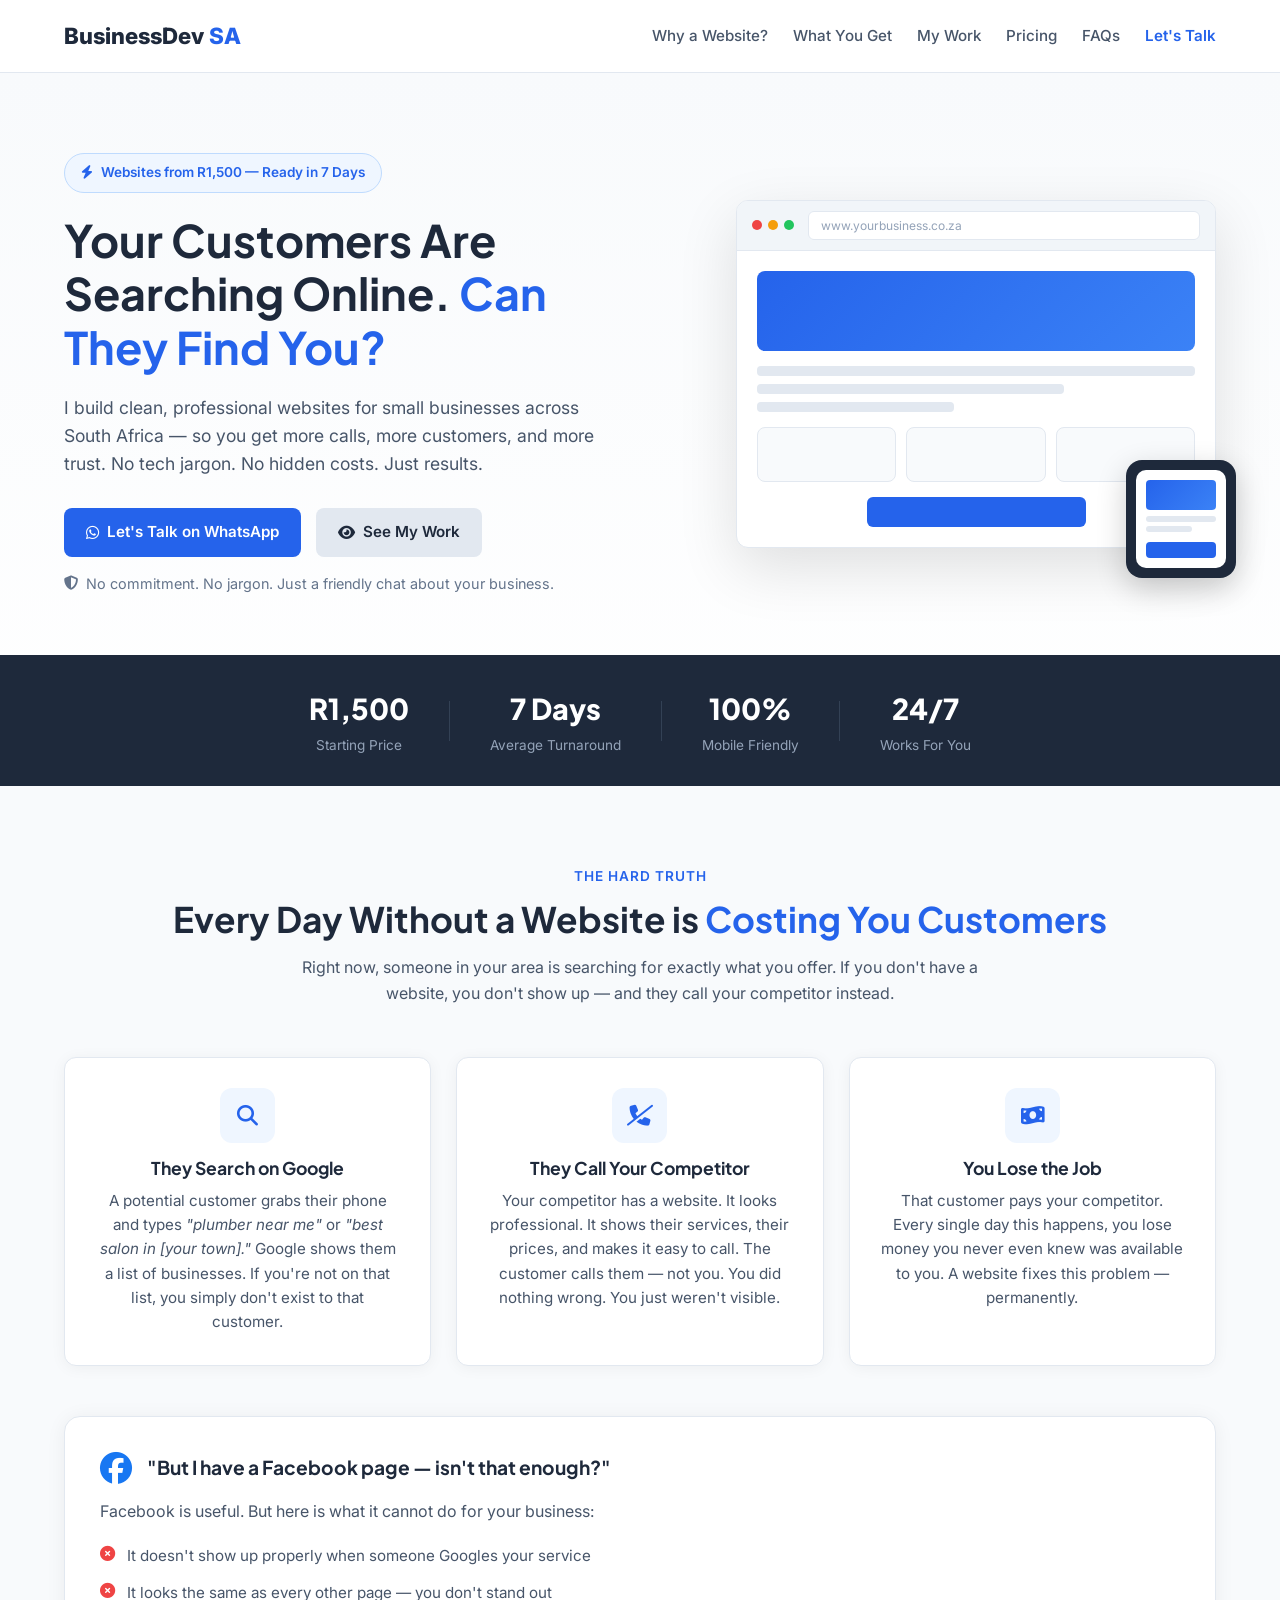
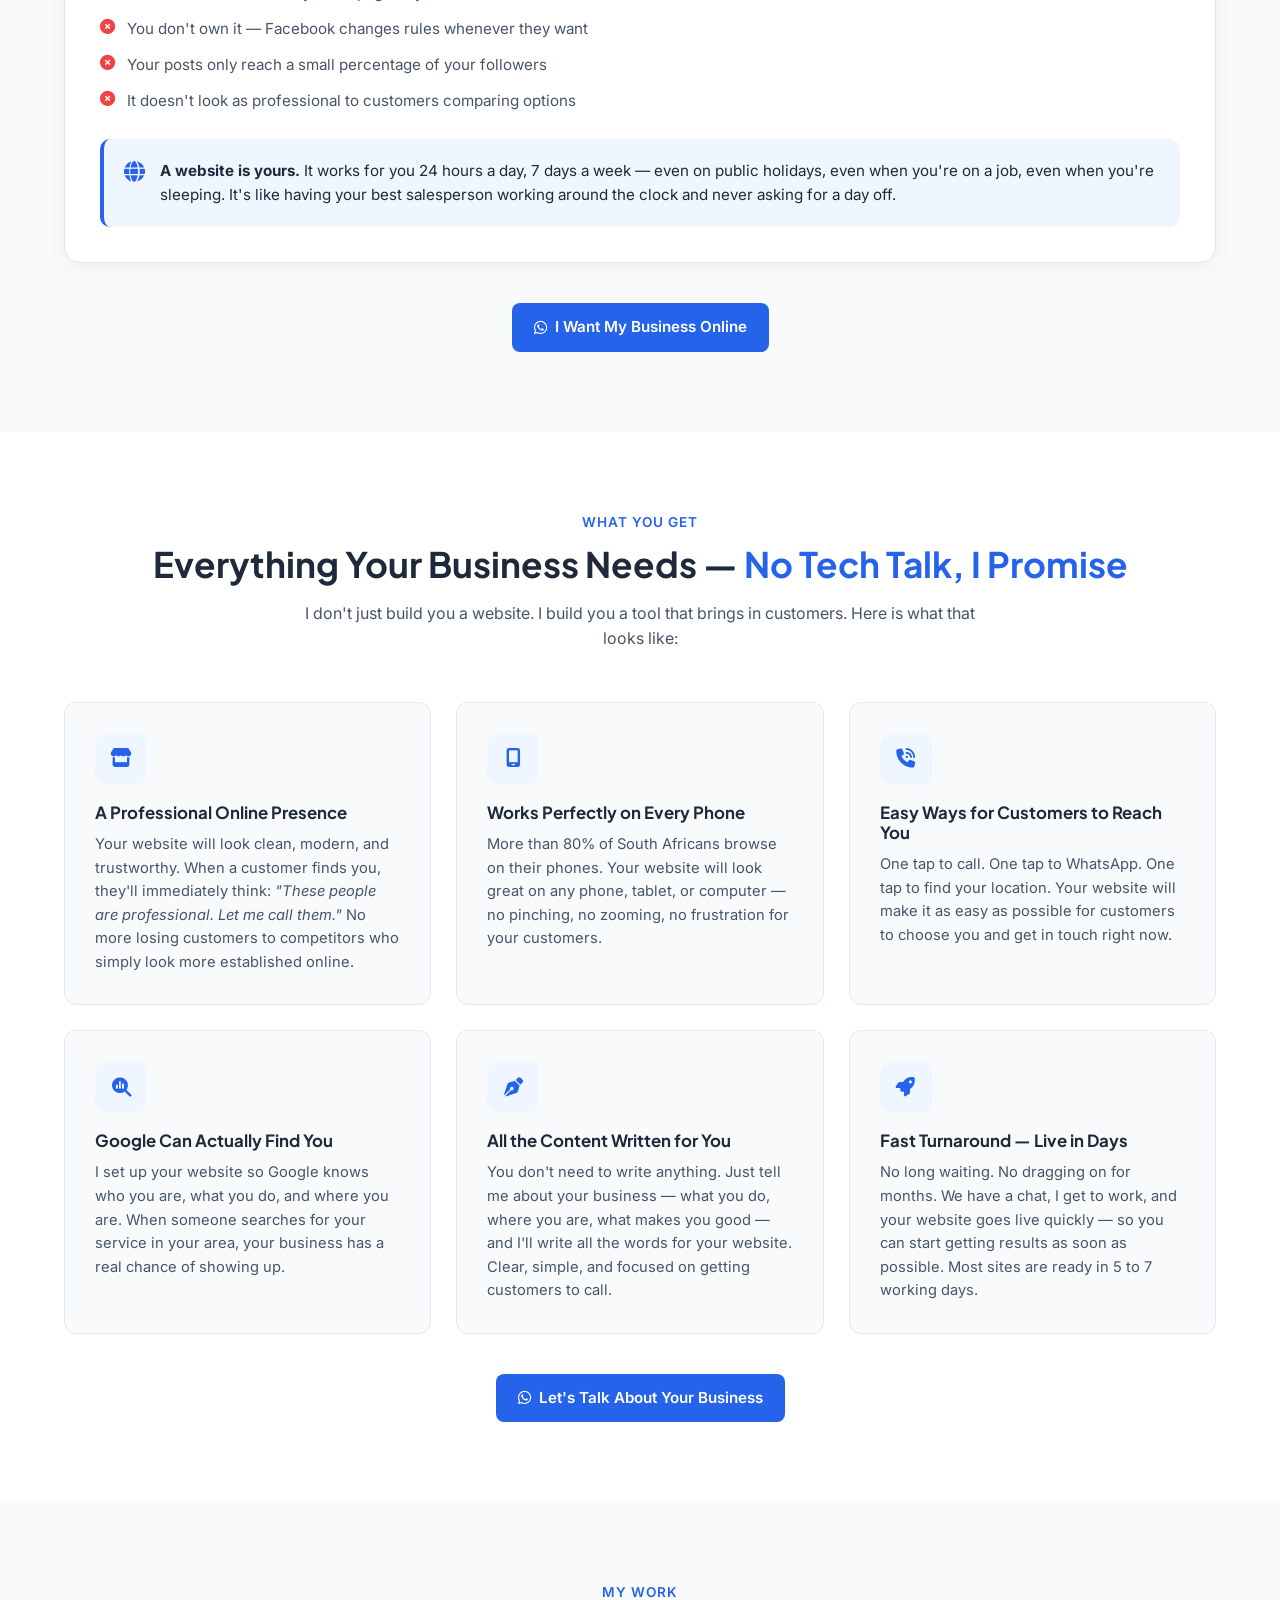
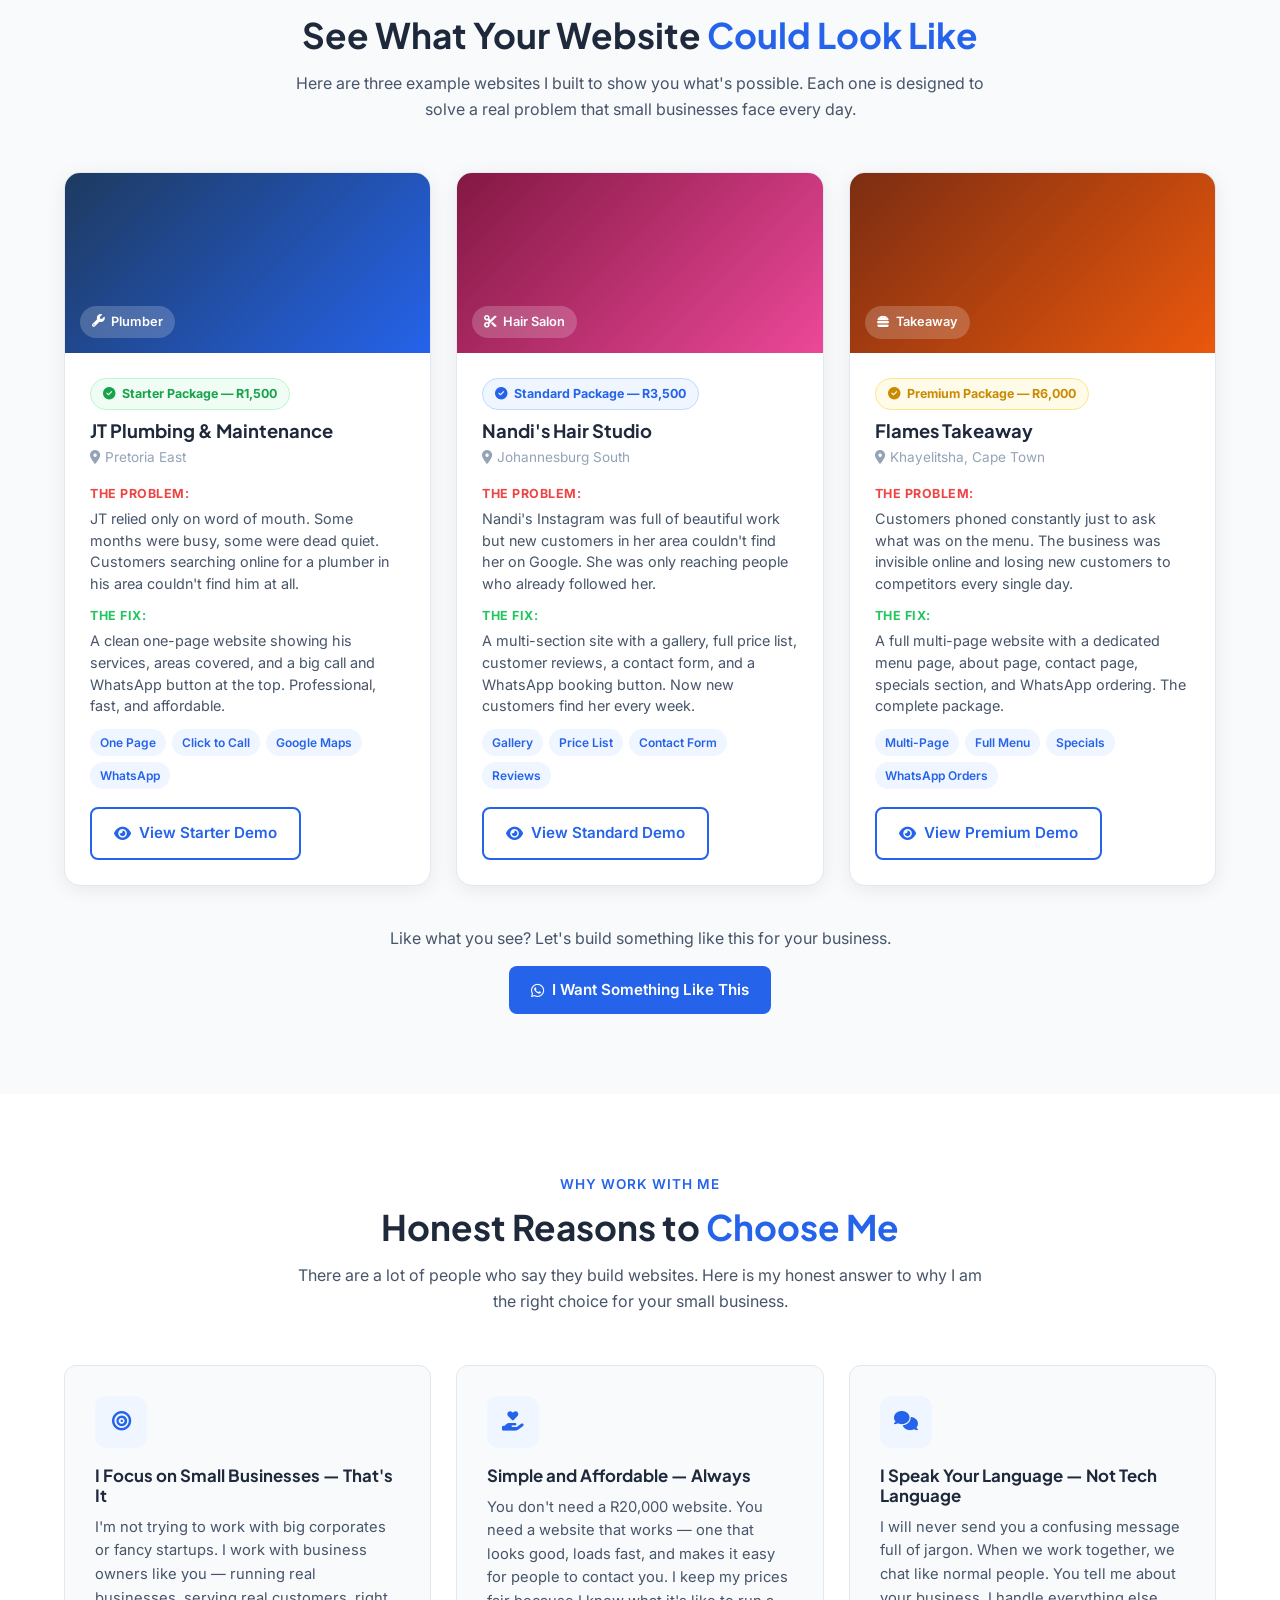
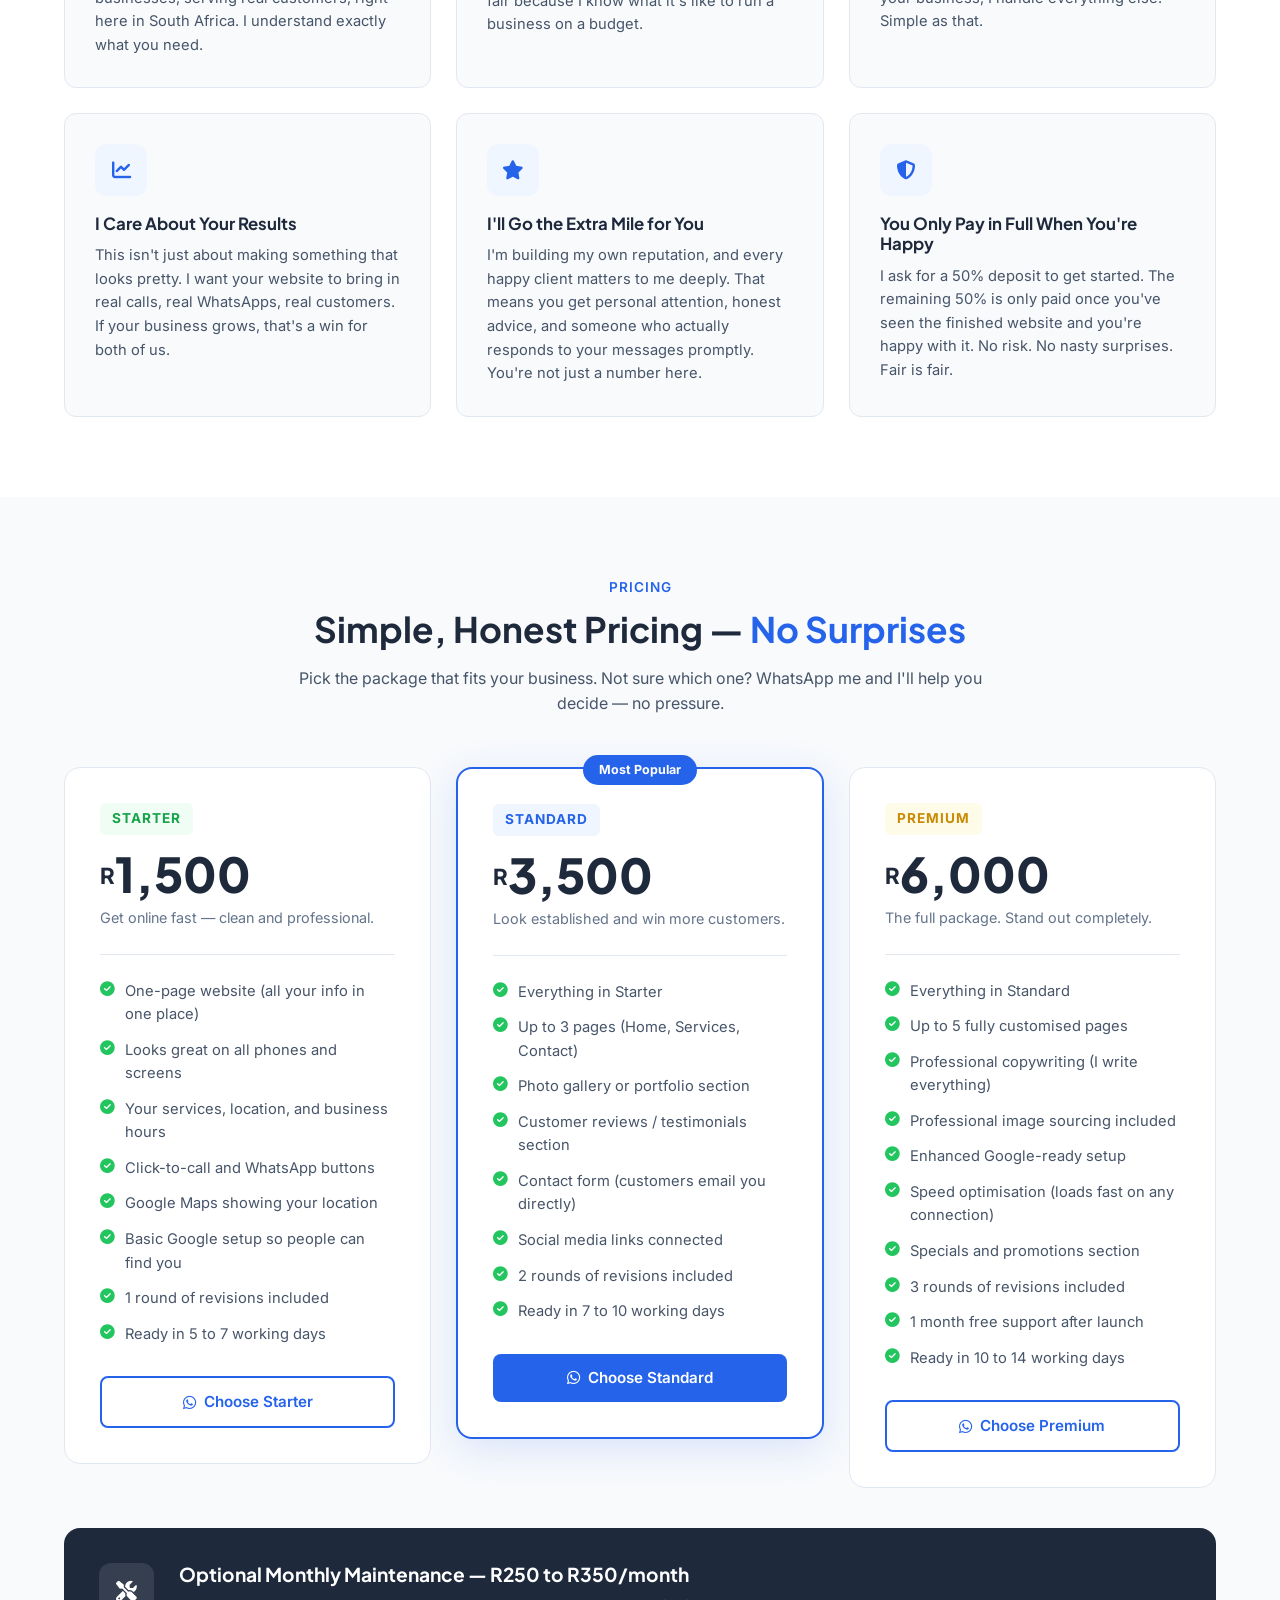
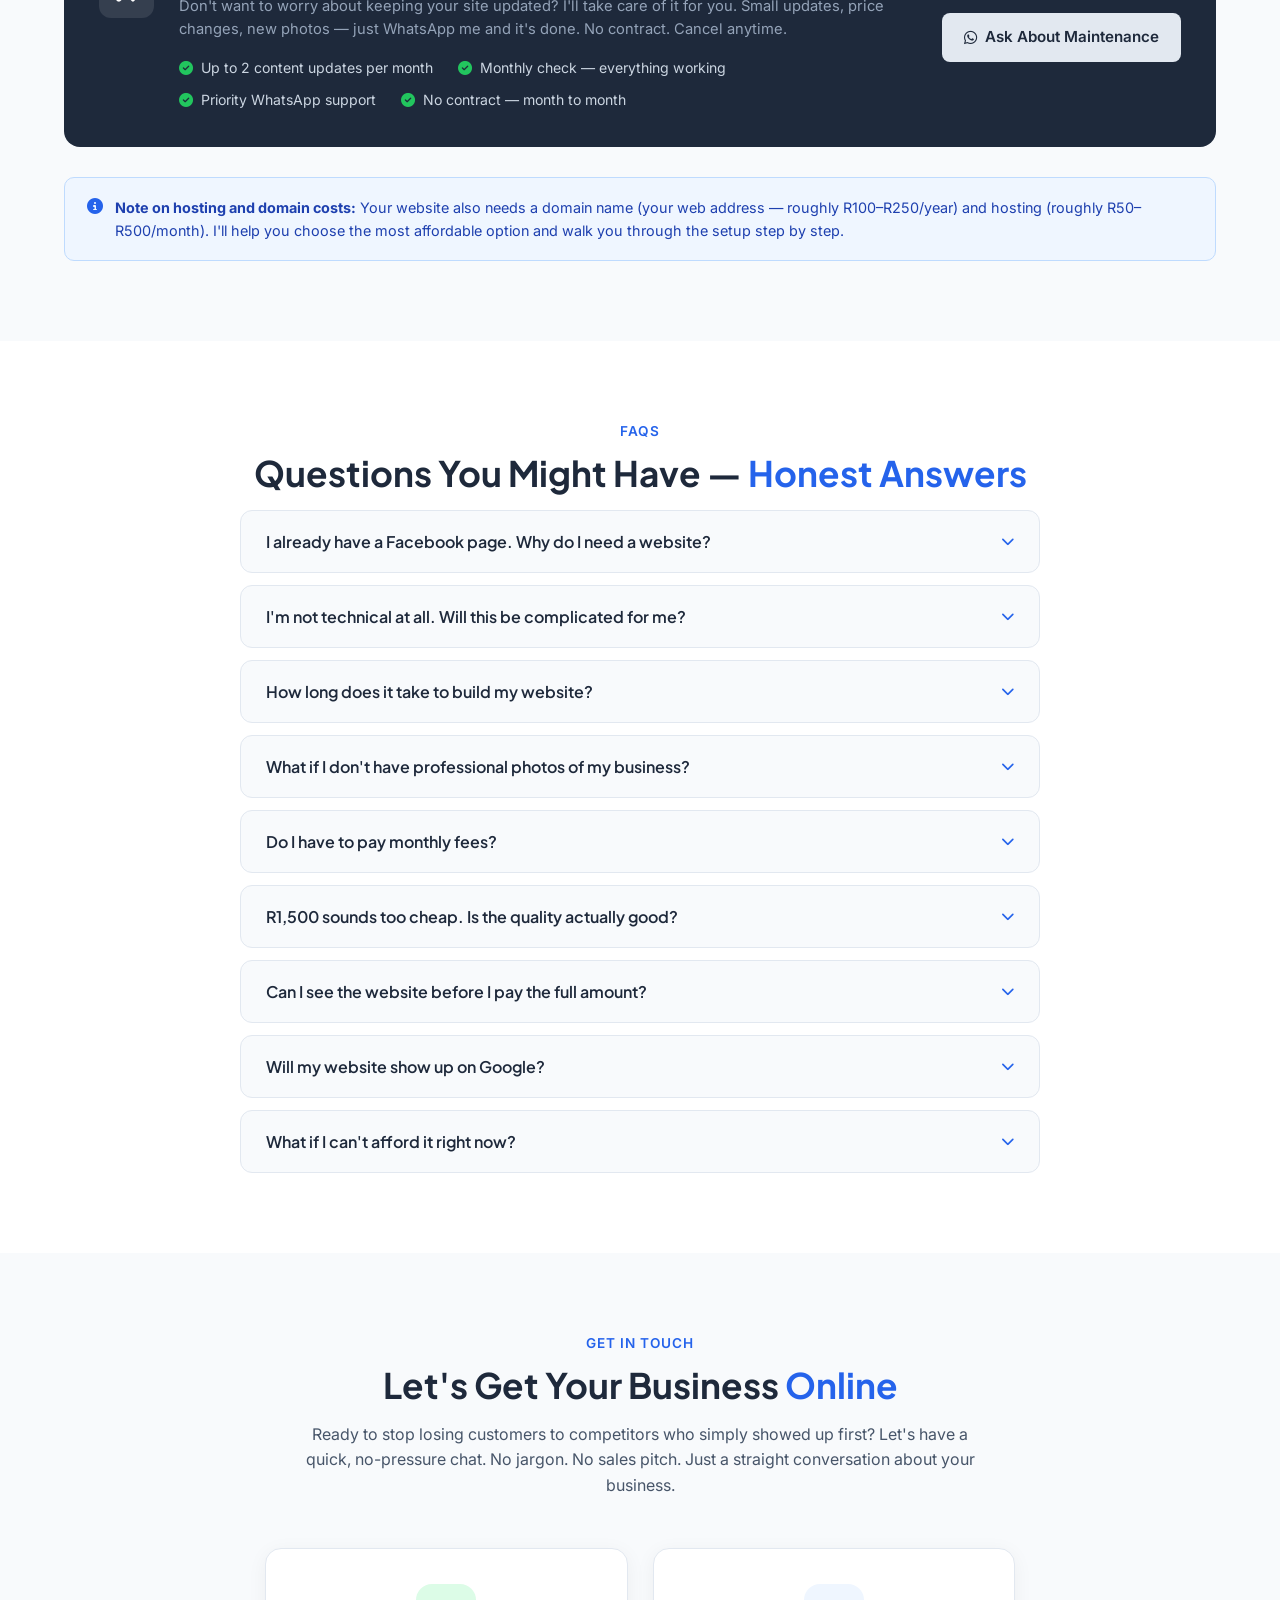
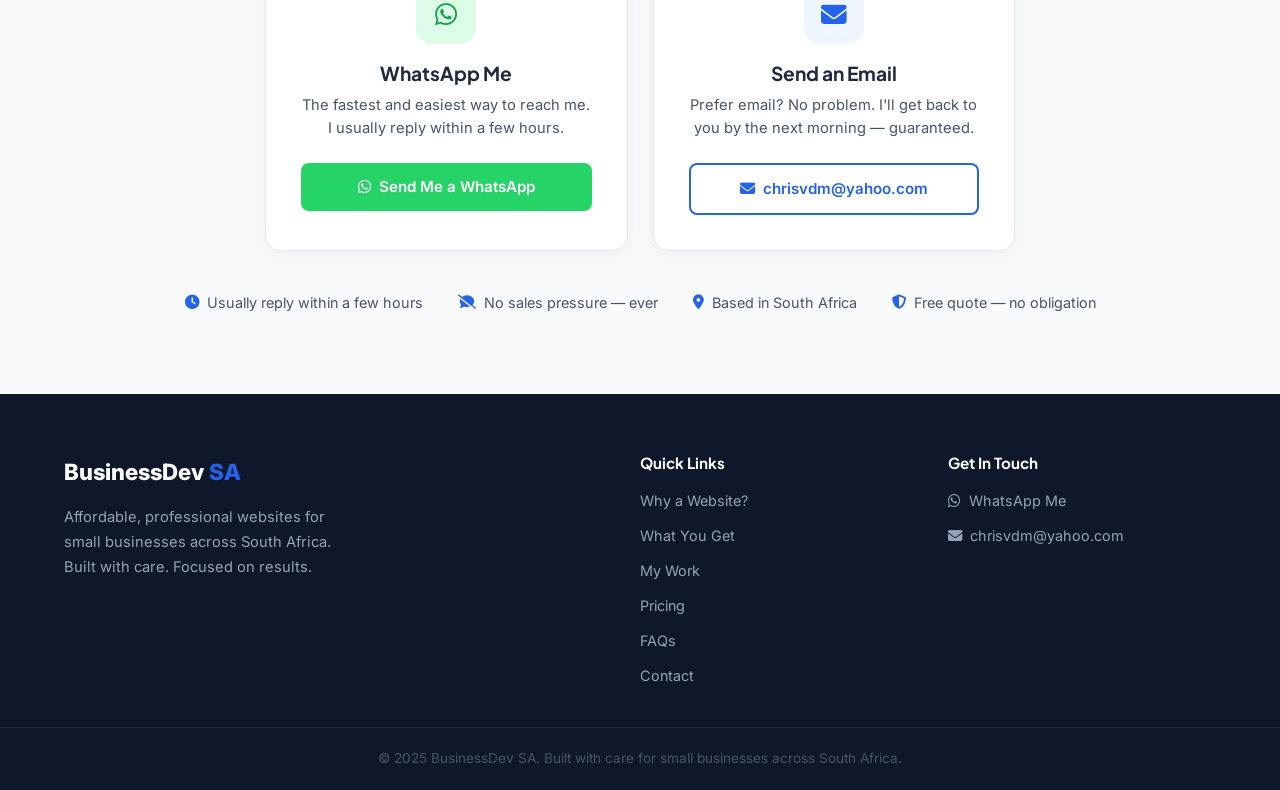
==== commit 1efebc46: "Final — README updated, full site complete and reviewed" ====
--- a/index.html
+++ b/index.html
@@ -73,7 +73,7 @@
                     No tech jargon. No hidden costs. Just results.
                 </p>
                 <div class="hero-buttons">
-                    <a href="https://wa.me/27XXXXXXXXX?text=Hi%20Chris!%20I%27m%20interested%20in%20getting%20a%20website%20for%20my%20business." 
+                    <a href="https://wa.me/2764 688 0556?text=Hi%20Chris!%20I%27m%20interested%20in%20getting%20a%20website%20for%20my%20business." 
                        class="btn btn-primary" 
                        target="_blank"
                        rel="noopener noreferrer">
@@ -253,7 +253,7 @@
             </div>
 
             <div class="problem-cta">
-                <a href="https://wa.me/27XXXXXXXXX?text=Hi%20Chris!%20I%27m%20interested%20in%20getting%20a%20website%20for%20my%20business." 
+                <a href="https://wa.me/2764 688 0556?text=Hi%20Chris!%20I%27m%20interested%20in%20getting%20a%20website%20for%20my%20business." 
                    class="btn btn-primary"
                    target="_blank"
                    rel="noopener noreferrer">
@@ -361,7 +361,7 @@
             </div>
 
             <div class="services-cta">
-                <a href="https://wa.me/27XXXXXXXXX?text=Hi%20Chris!%20I%27m%20interested%20in%20getting%20a%20website%20for%20my%20business." 
+                <a href="https://wa.me/2764 688 0556?text=Hi%20Chris!%20I%27m%20interested%20in%20getting%20a%20website%20for%20my%20business." 
                    class="btn btn-primary"
                    target="_blank"
                    rel="noopener noreferrer">
@@ -568,7 +568,7 @@
 
             <div class="portfolio-cta">
                 <p>Like what you see? Let's build something like this for your business.</p>
-                <a href="https://wa.me/27XXXXXXXXX?text=Hi%20Chris!%20I%27m%20interested%20in%20getting%20a%20website%20for%20my%20business." 
+                <a href="https://wa.me/2764 688 0556?text=Hi%20Chris!%20I%27m%20interested%20in%20getting%20a%20website%20for%20my%20business." 
                    class="btn btn-primary"
                    target="_blank"
                    rel="noopener noreferrer">
@@ -742,7 +742,7 @@
                             Ready in 5 to 7 working days
                         </li>
                     </ul>
-                    <a href="https://wa.me/27XXXXXXXXX?text=Hi%20Chris!%20I%27m%20interested%20in%20the%20Starter%20package." 
+                    <a href="https://wa.me/2764 688 0556?text=Hi%20Chris!%20I%27m%20interested%20in%20the%20Starter%20package." 
                        class="btn btn-outline"
                        target="_blank"
                        rel="noopener noreferrer">
@@ -796,7 +796,7 @@
                             Ready in 7 to 10 working days
                         </li>
                     </ul>
-                    <a href="https://wa.me/27XXXXXXXXX?text=Hi%20Chris!%20I%27m%20interested%20in%20the%20Standard%20package." 
+                    <a href="https://wa.me/2764 688 0556?text=Hi%20Chris!%20I%27m%20interested%20in%20the%20Standard%20package." 
                        class="btn btn-primary"
                        target="_blank"
                        rel="noopener noreferrer">
@@ -857,7 +857,7 @@
                             Ready in 10 to 14 working days
                         </li>
                     </ul>
-                    <a href="https://wa.me/27XXXXXXXXX?text=Hi%20Chris!%20I%27m%20interested%20in%20the%20Premium%20package." 
+                    <a href="https://wa.me/2764 688 0556?text=Hi%20Chris!%20I%27m%20interested%20in%20the%20Premium%20package." 
                        class="btn btn-outline"
                        target="_blank"
                        rel="noopener noreferrer">
@@ -888,7 +888,7 @@
                         <li><i class="fa-solid fa-circle-check"></i> No contract — month to month</li>
                     </ul>
                 </div>
-                <a href="https://wa.me/27XXXXXXXXX?text=Hi%20Chris!%20I%27m%20interested%20in%20the%20monthly%20maintenance%20plan." 
+                <a href="https://wa.me/2764 688 0556?text=Hi%20Chris!%20I%27m%20interested%20in%20the%20monthly%20maintenance%20plan." 
                    class="btn btn-secondary maintenance-btn"
                    target="_blank"
                    rel="noopener noreferrer">
@@ -1099,7 +1099,7 @@
                     </div>
                     <h3>WhatsApp Me</h3>
                     <p>The fastest and easiest way to reach me. I usually reply within a few hours.</p>
-                    <a href="https://wa.me/27XXXXXXXXX?text=Hi%20Chris!%20I%27m%20interested%20in%20getting%20a%20website%20for%20my%20business." 
+                    <a href="https://wa.me/2764 688 0556?text=Hi%20Chris!%20I%27m%20interested%20in%20getting%20a%20website%20for%20my%20business." 
                        class="btn btn-whatsapp"
                        target="_blank"
                        rel="noopener noreferrer">
@@ -1114,9 +1114,9 @@
                     </div>
                     <h3>Send an Email</h3>
                     <p>Prefer email? No problem. I'll get back to you by the next morning — guaranteed.</p>
-                    <a href="mailto:your@email.co.za" class="btn btn-outline">
+                    <a href="mailto:chrisvdm@yahoo.com" class="btn btn-outline">
                         <i class="fa-solid fa-envelope"></i>
-                        your@email.co.za
+                        chrisvdm@yahoo.com
                     </a>
                 </div>
 
@@ -1173,13 +1173,13 @@
 
             <div class="footer-contact">
                 <h4>Get In Touch</h4>
-                <a href="https://wa.me/27XXXXXXXXX" target="_blank" rel="noopener noreferrer">
+                <a href="https://wa.me/2764 688 0556" target="_blank" rel="noopener noreferrer">
                     <i class="fa-brands fa-whatsapp"></i>
                     WhatsApp Me
                 </a>
-                <a href="mailto:your@email.co.za">
+                <a href="mailto:chrisvdm@yahoo.com">
                     <i class="fa-solid fa-envelope"></i>
-                    your@email.co.za
+                    chrisvdm@yahoo.com
                 </a>
             </div>
 
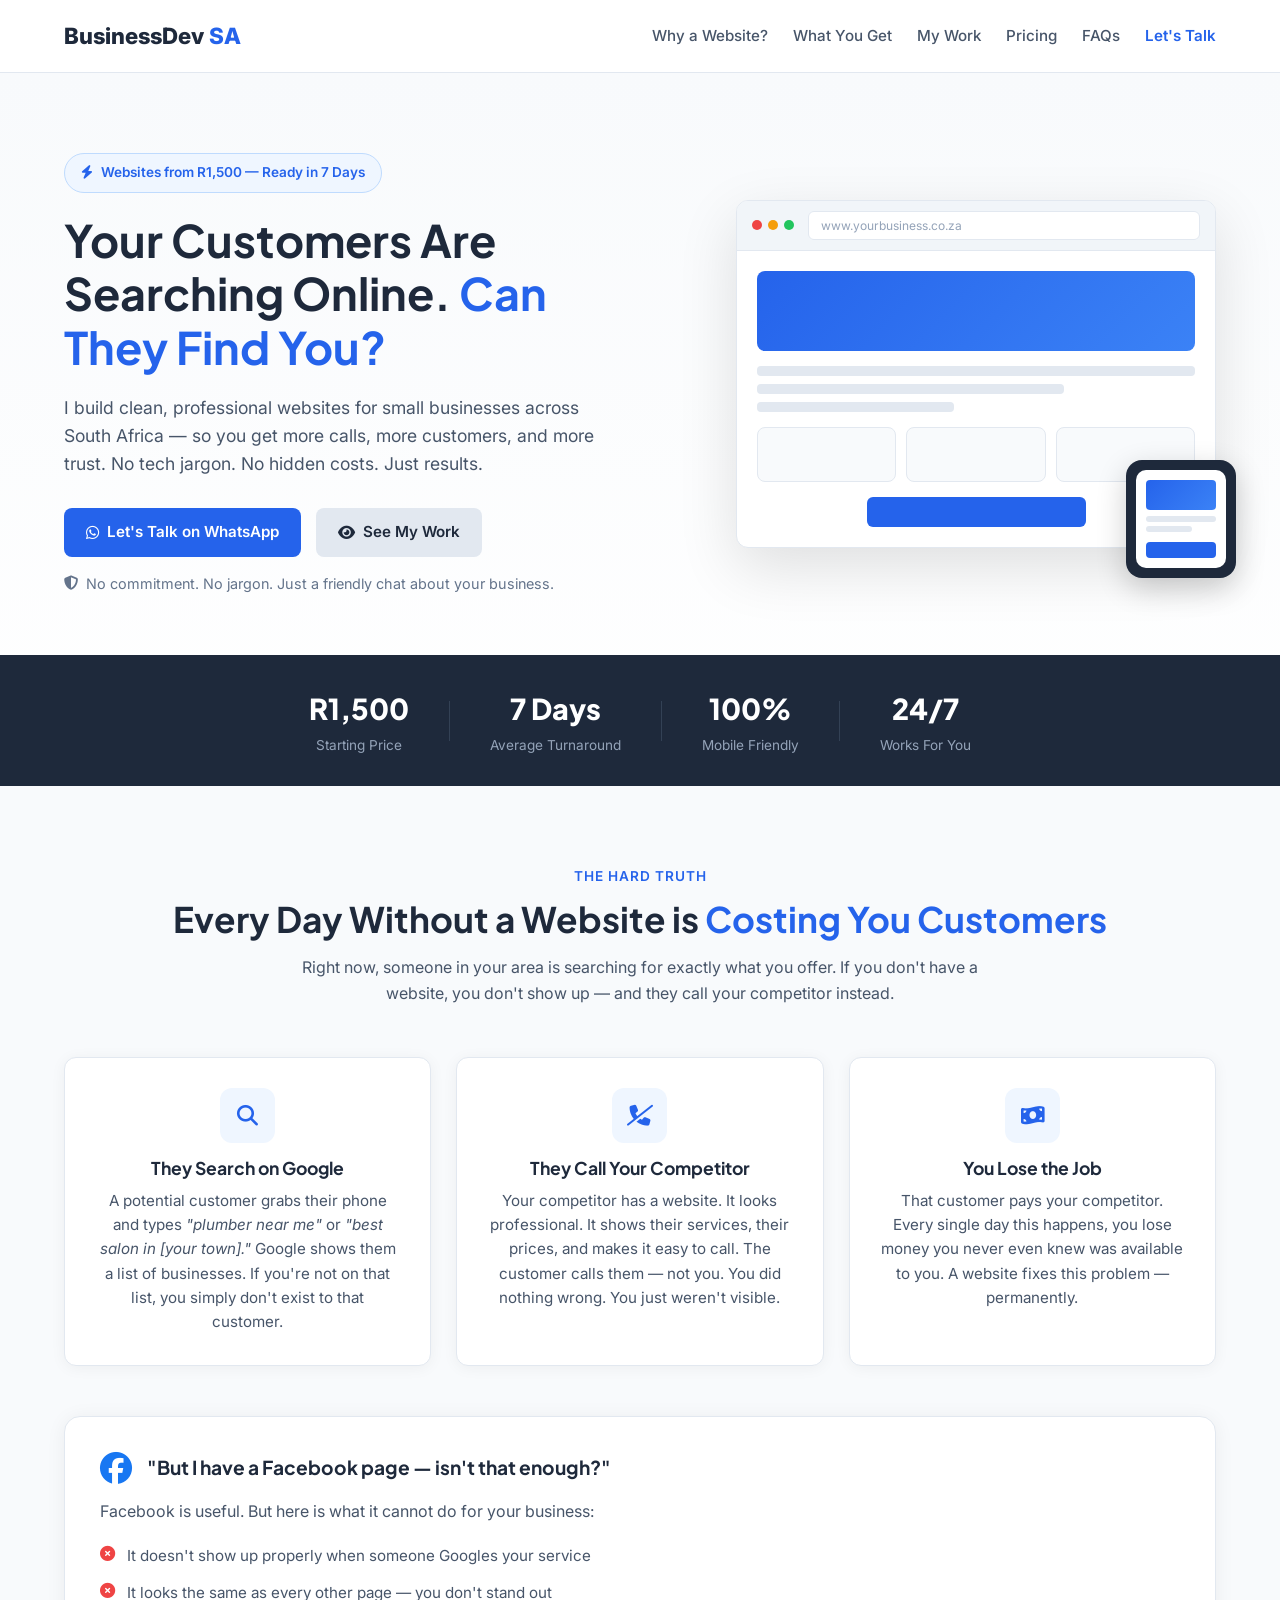
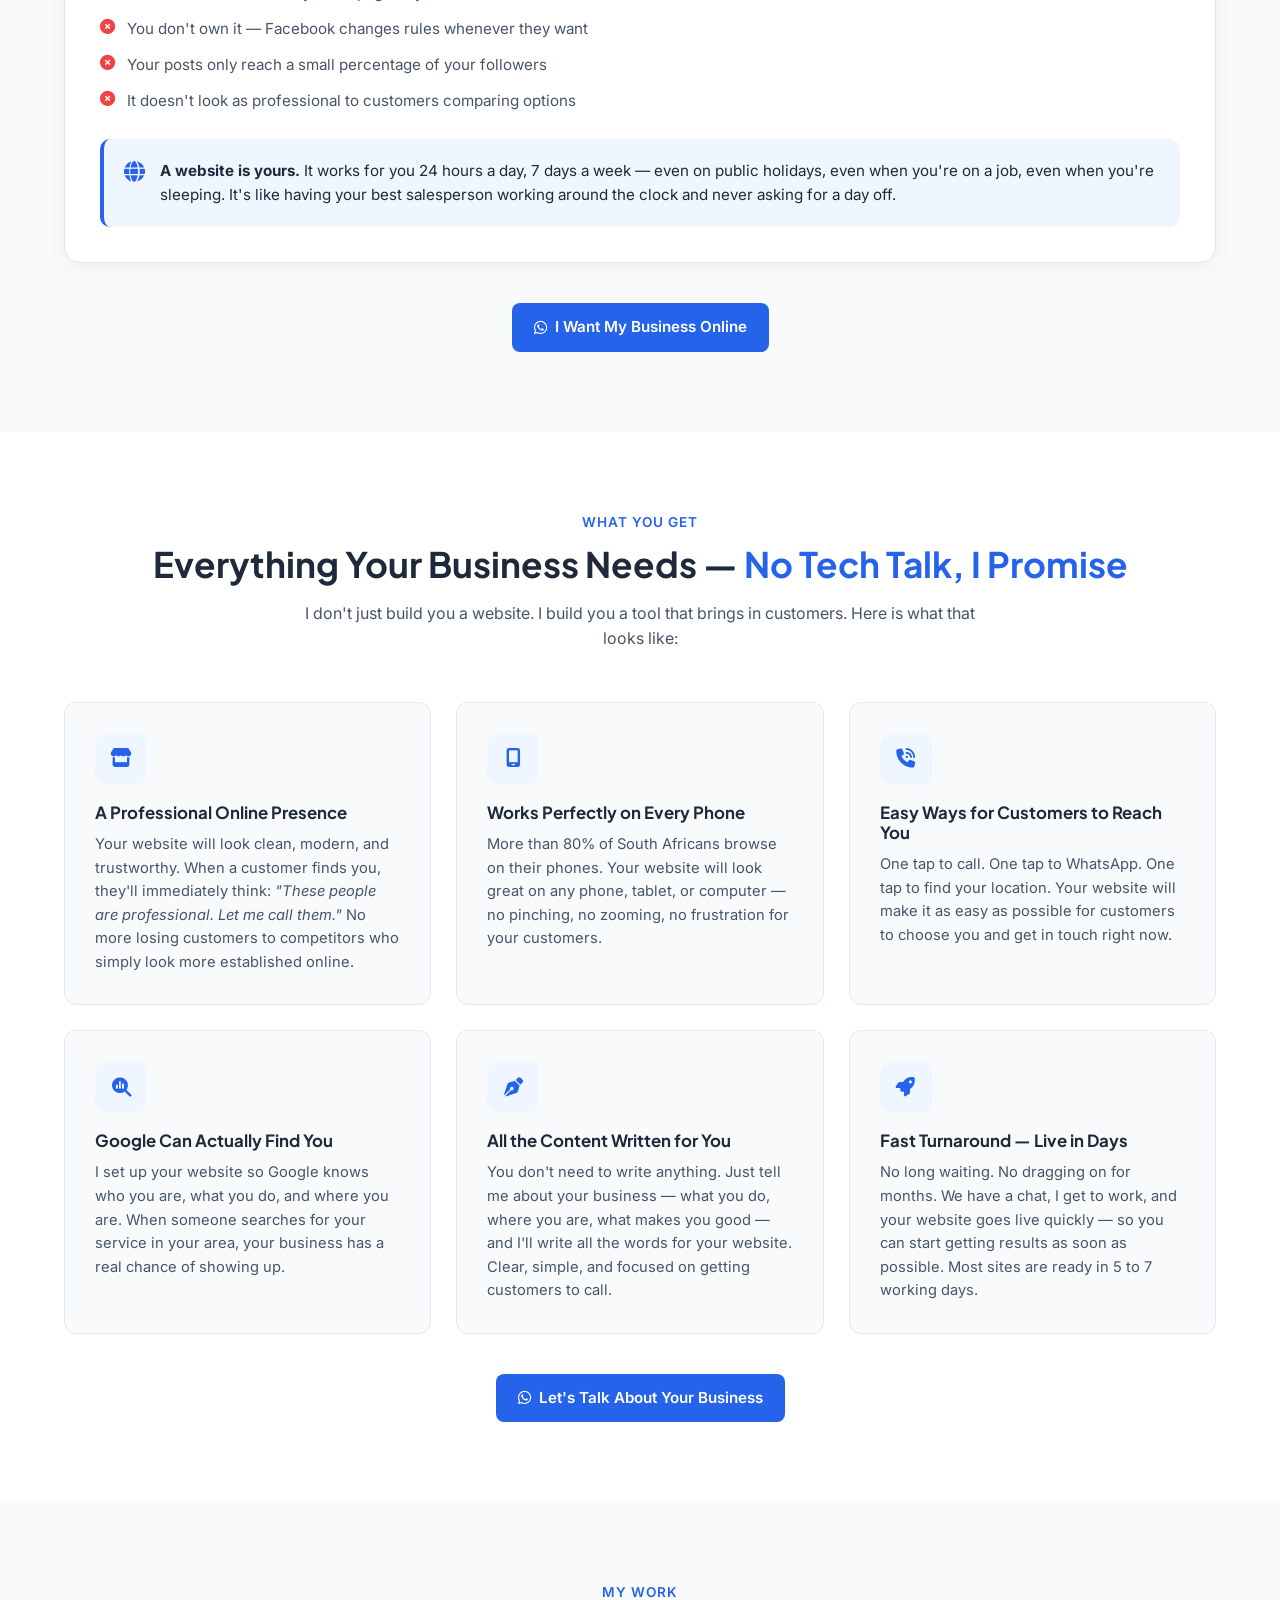
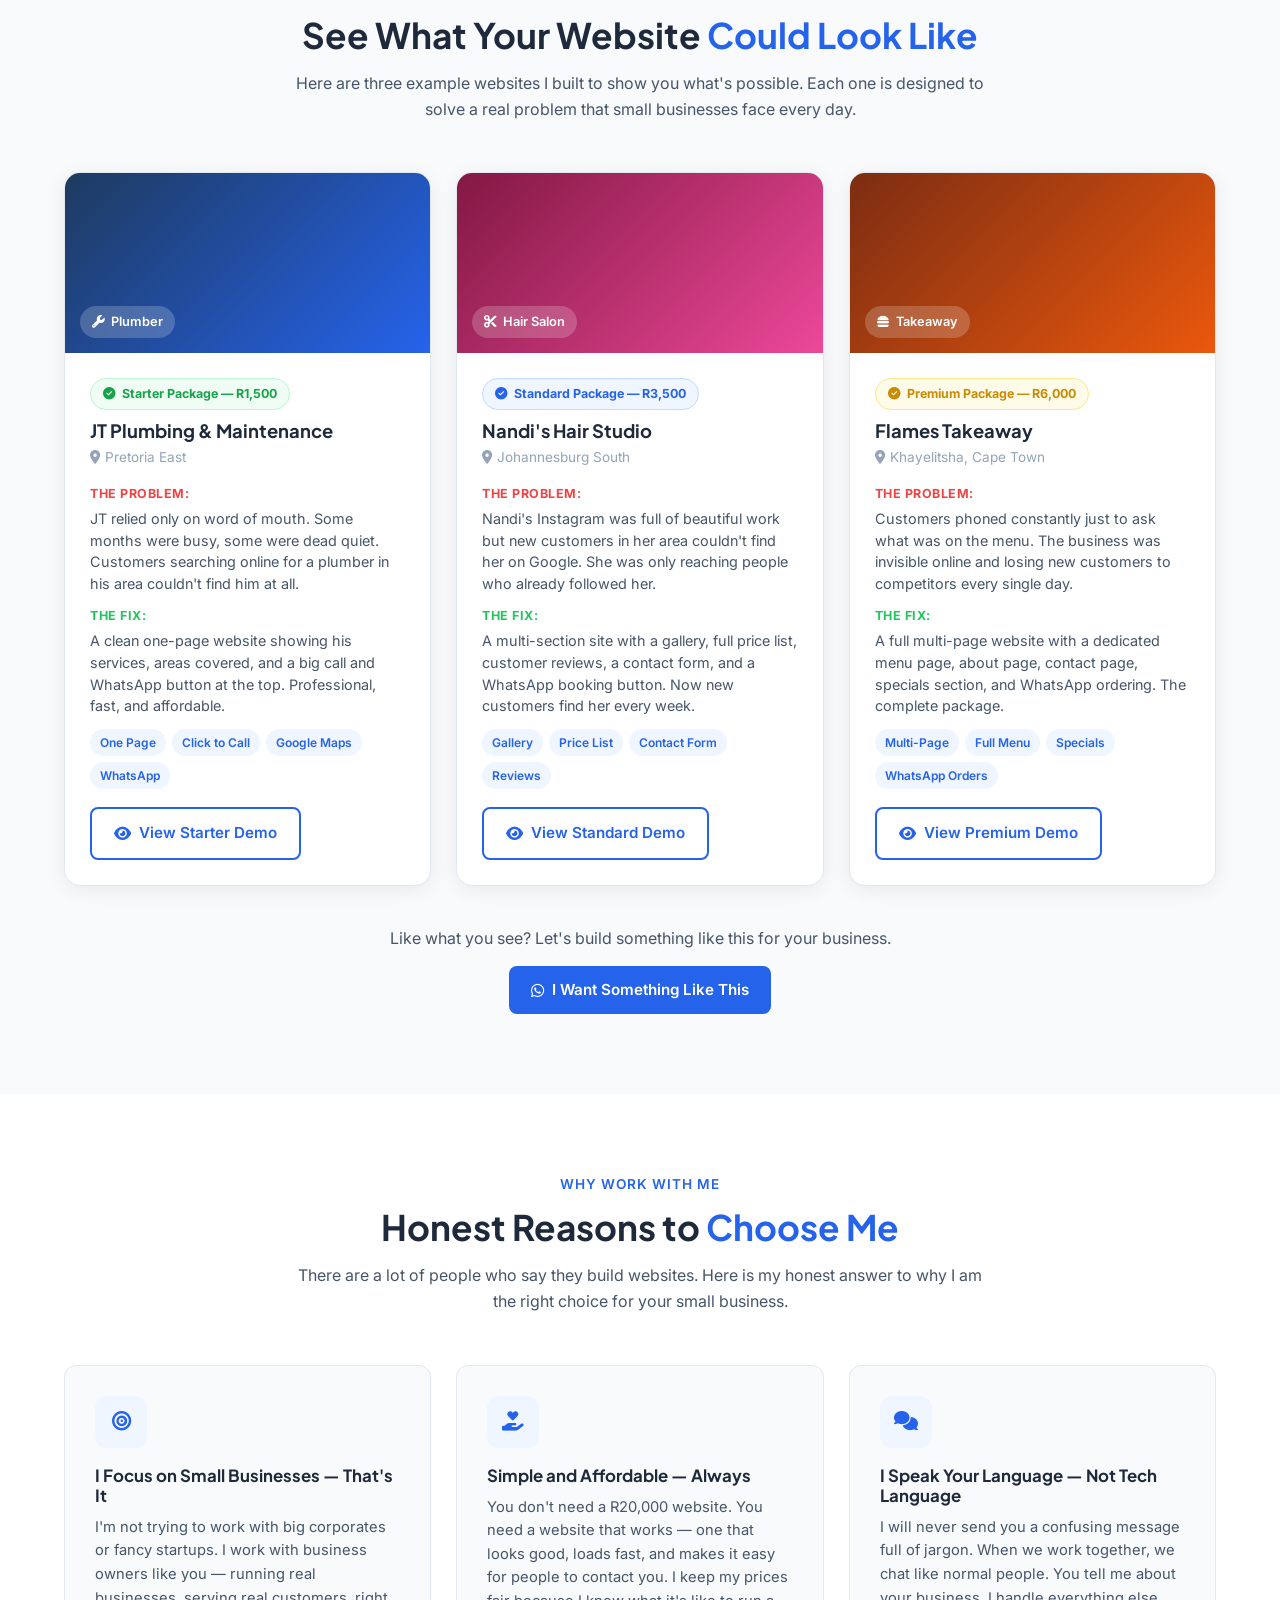
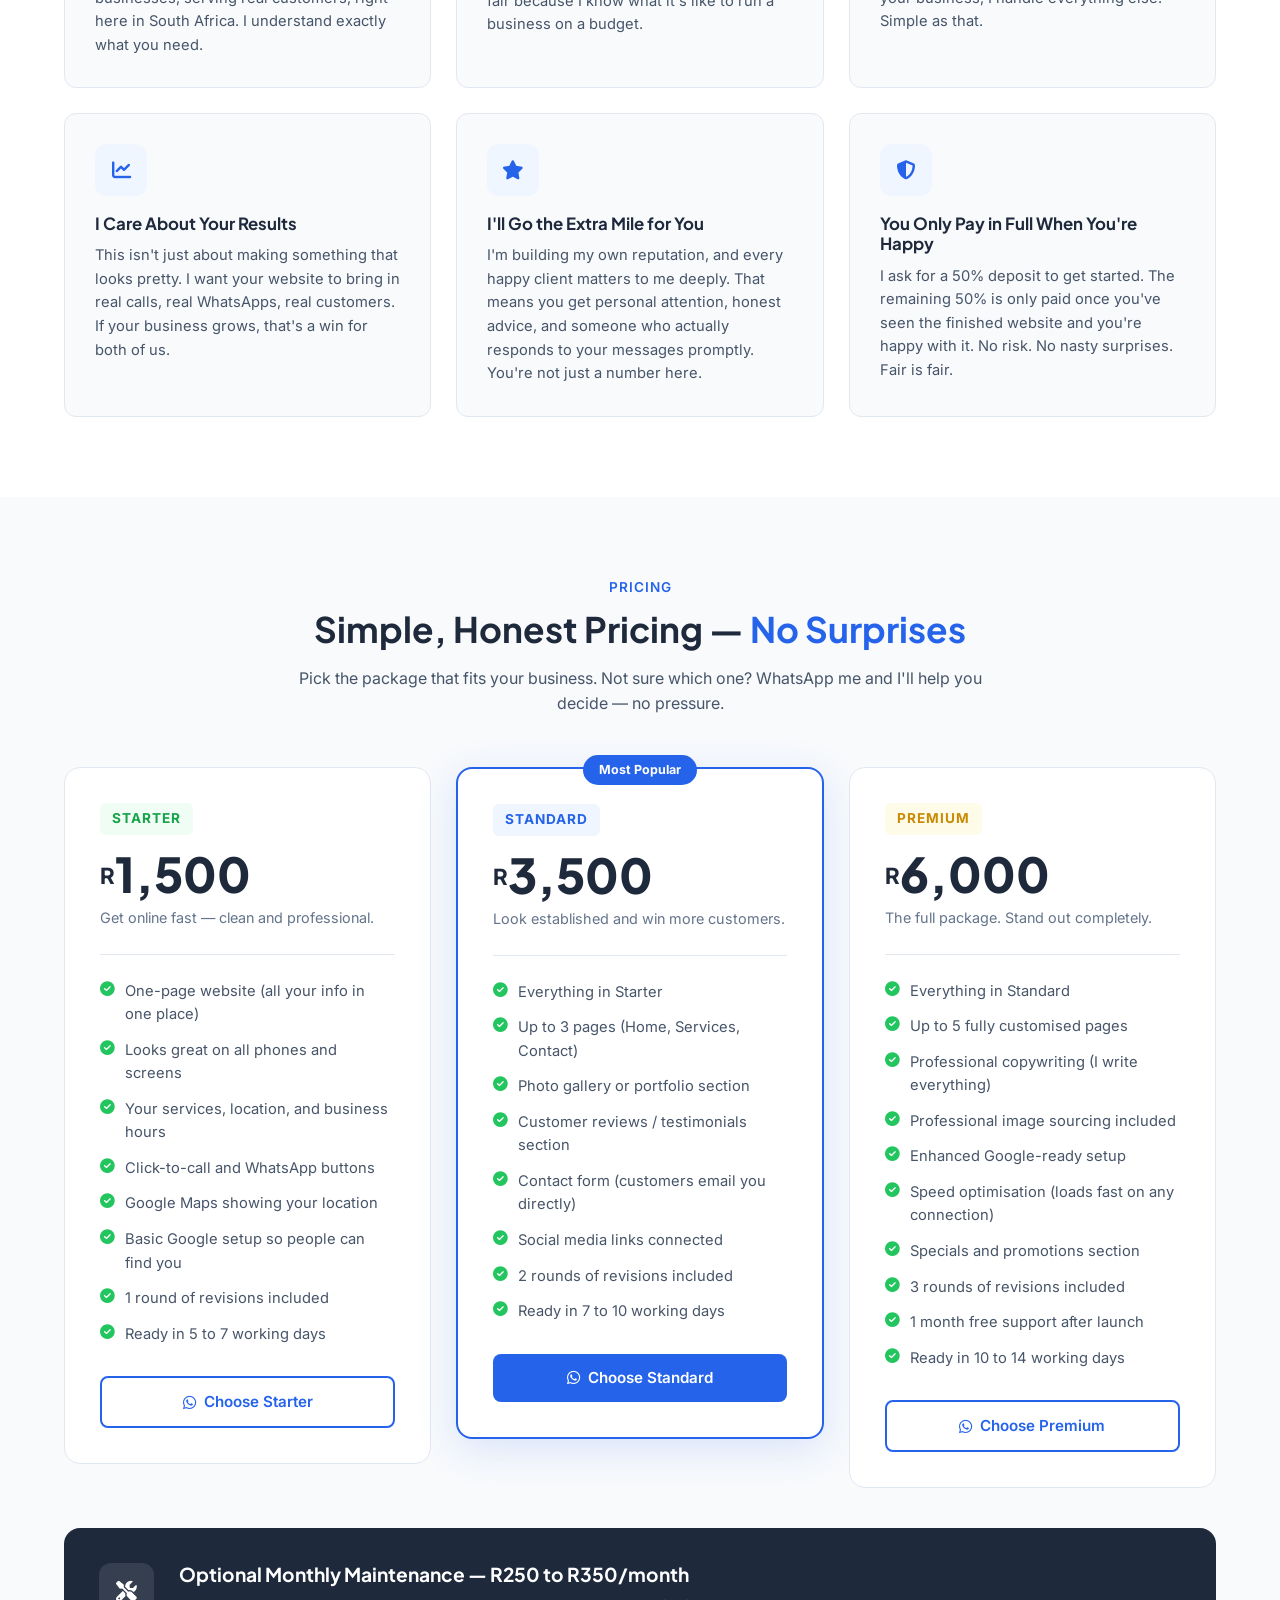
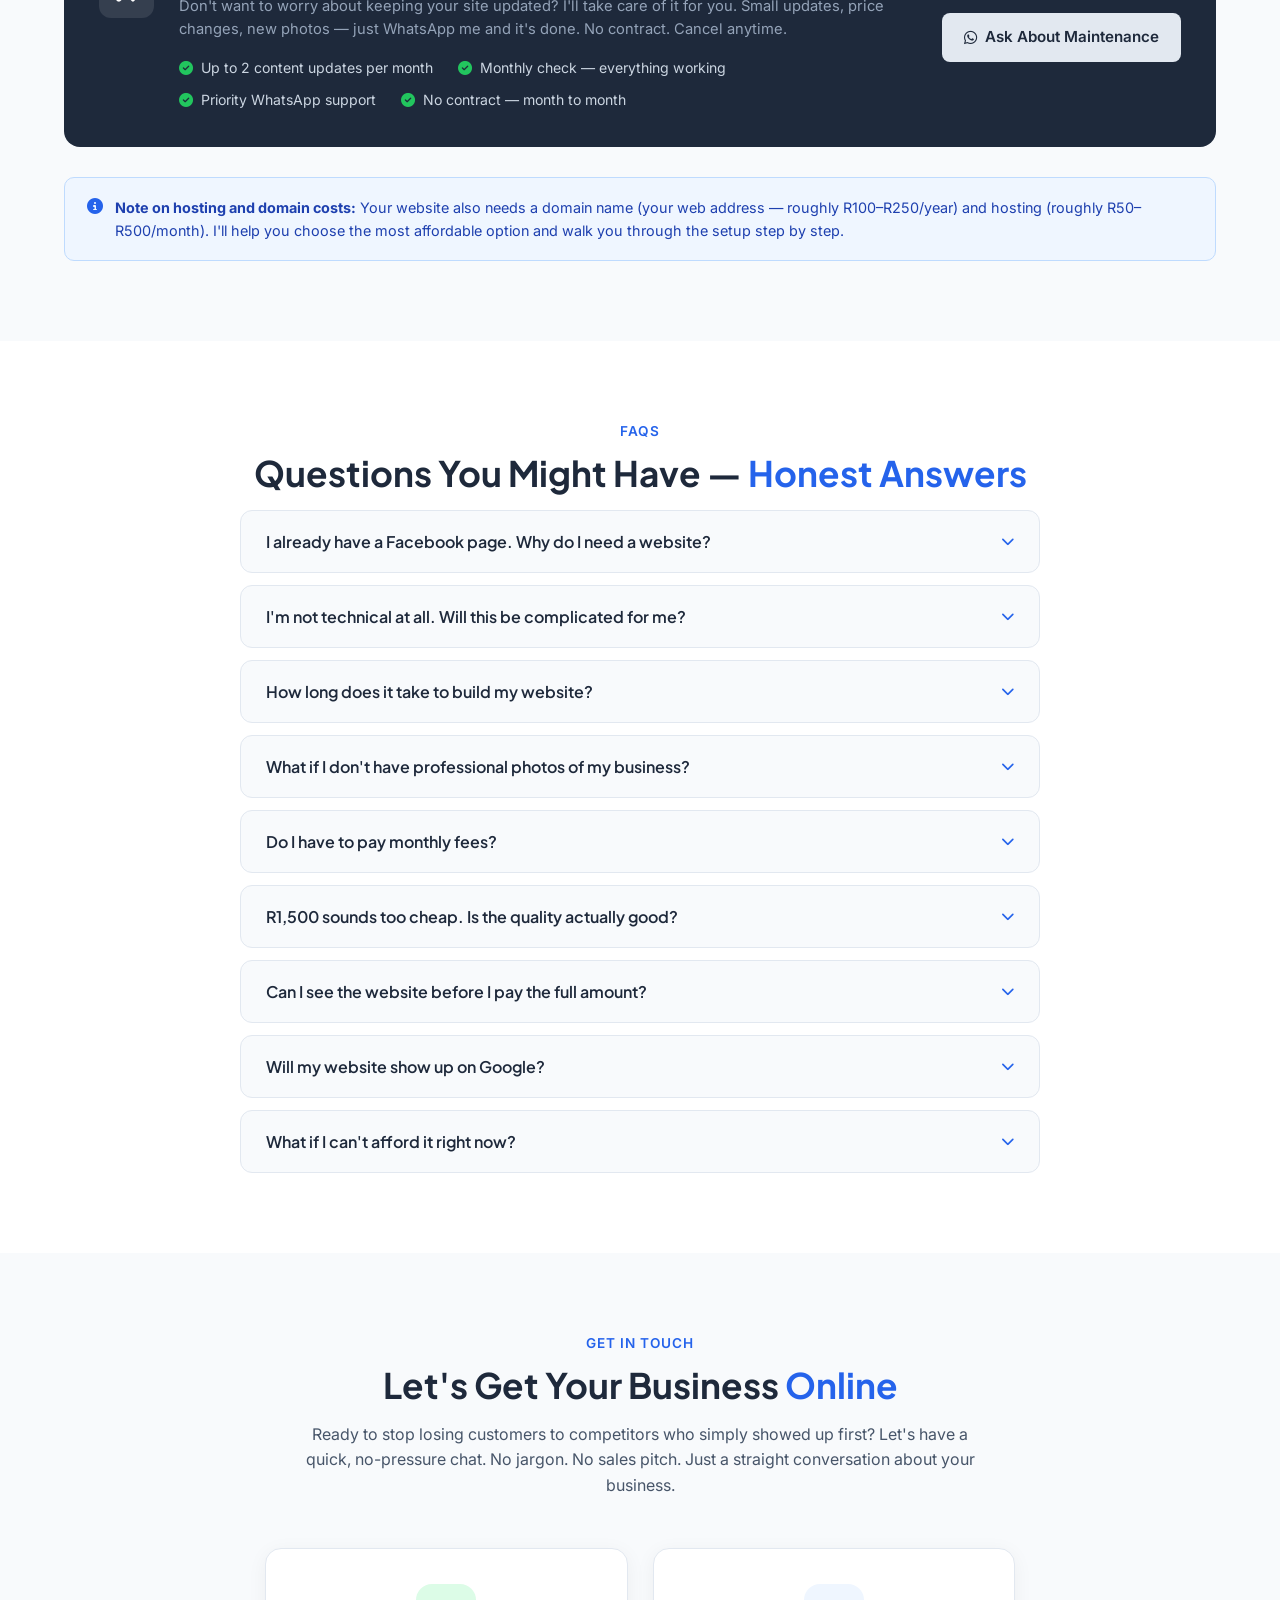
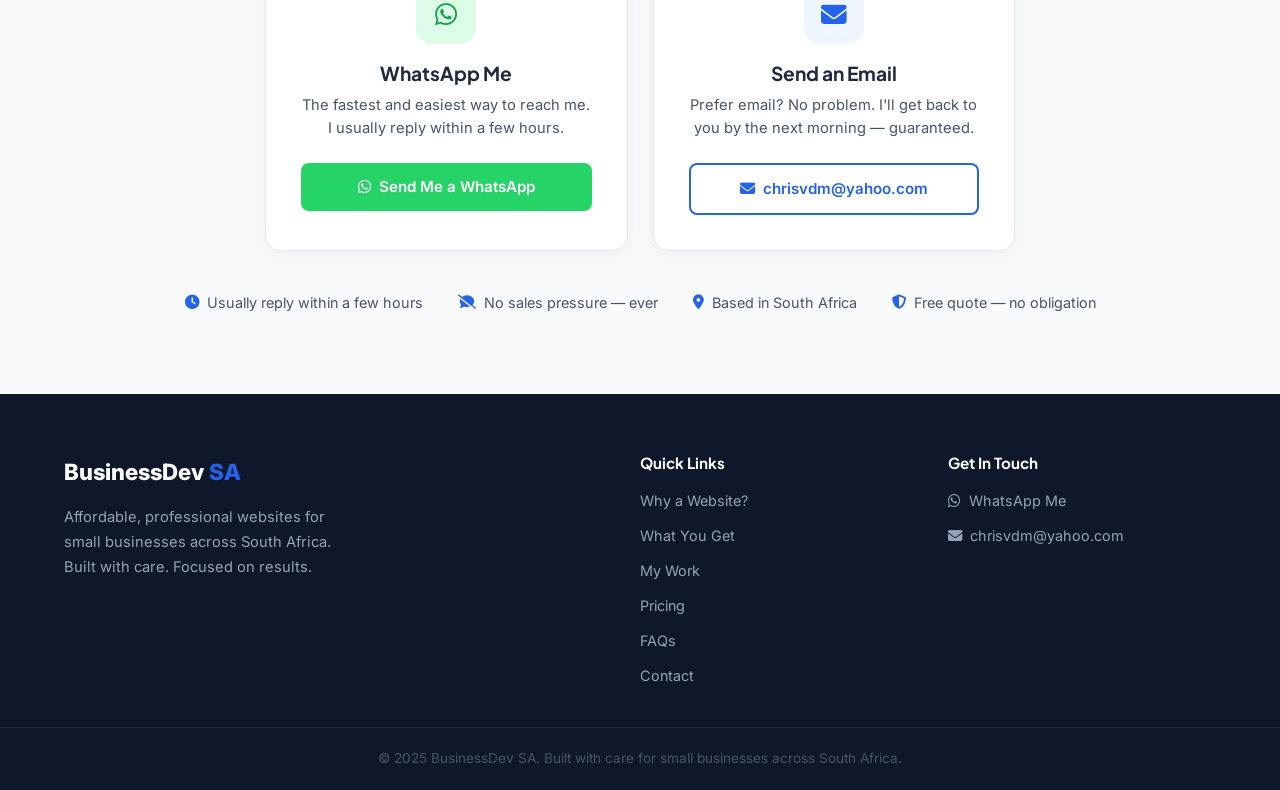
==== commit 6a580707: "Add favicon to all pages" ====
--- a/index.html
+++ b/index.html
@@ -13,7 +13,7 @@
     <link rel="preconnect" href="https://fonts.googleapis.com" />
     <link rel="preconnect" href="https://fonts.gstatic.com" crossorigin />
     <link href="https://fonts.googleapis.com/css2?family=Inter:wght@400;500;600;700;800&family=Plus+Jakarta+Sans:wght@400;500;600;700;800&display=swap" rel="stylesheet" />
-
+    <link rel="icon" href="data:,">
     <!-- Font Awesome Icons -->
     <link rel="stylesheet" href="https://cdnjs.cloudflare.com/ajax/libs/font-awesome/6.5.0/css/all.min.css" />
 
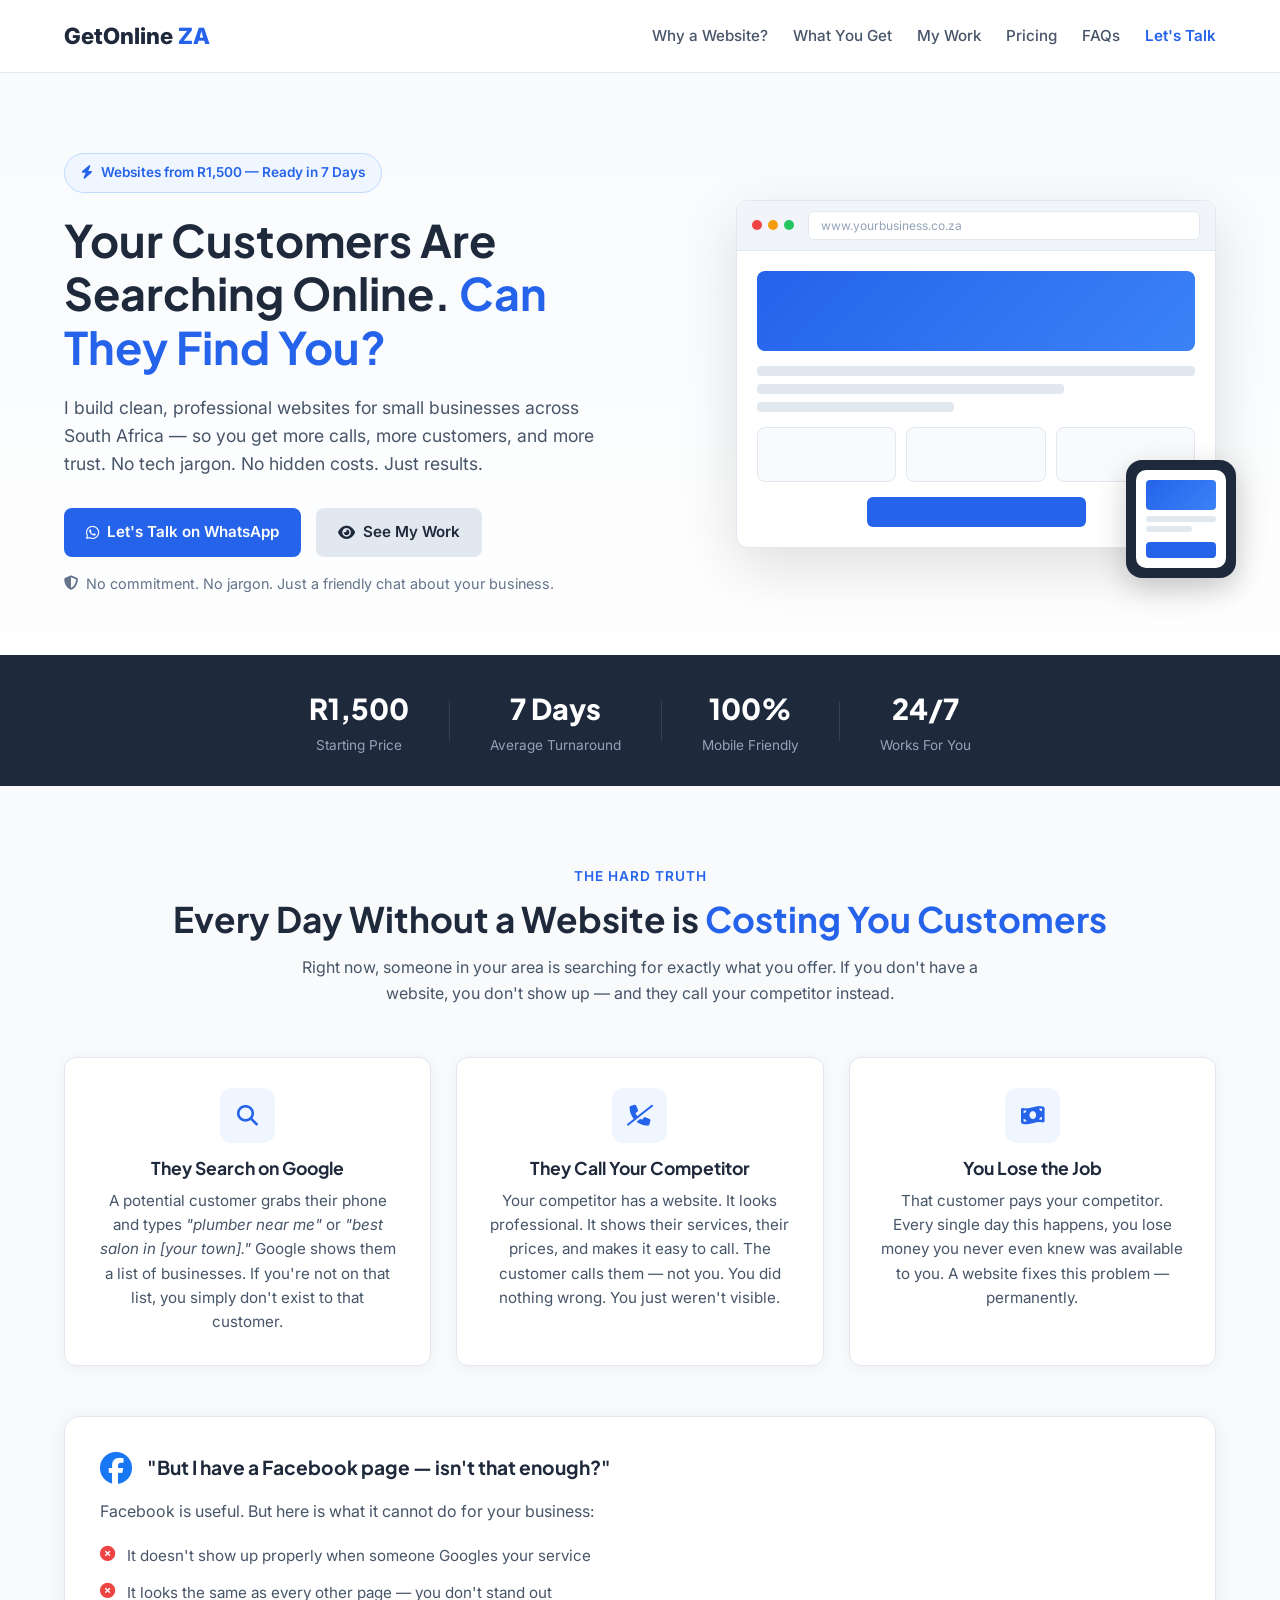
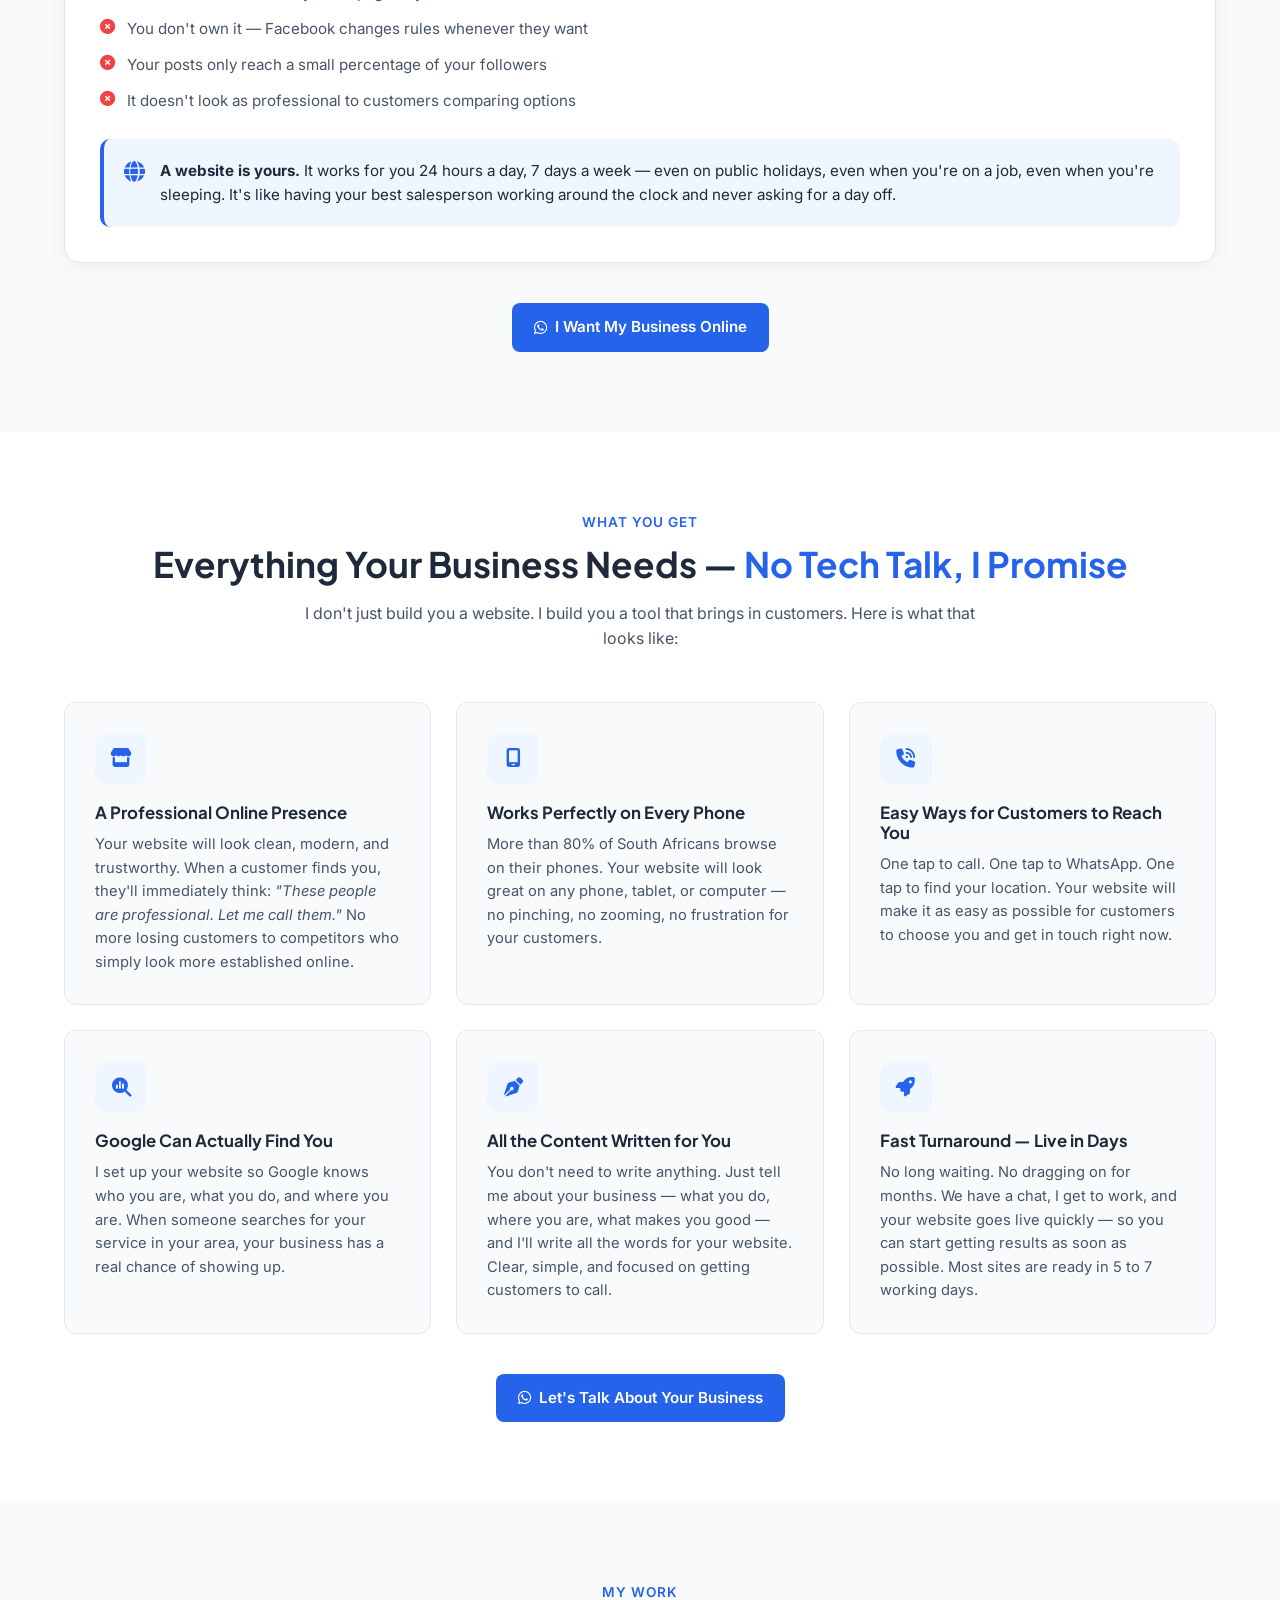
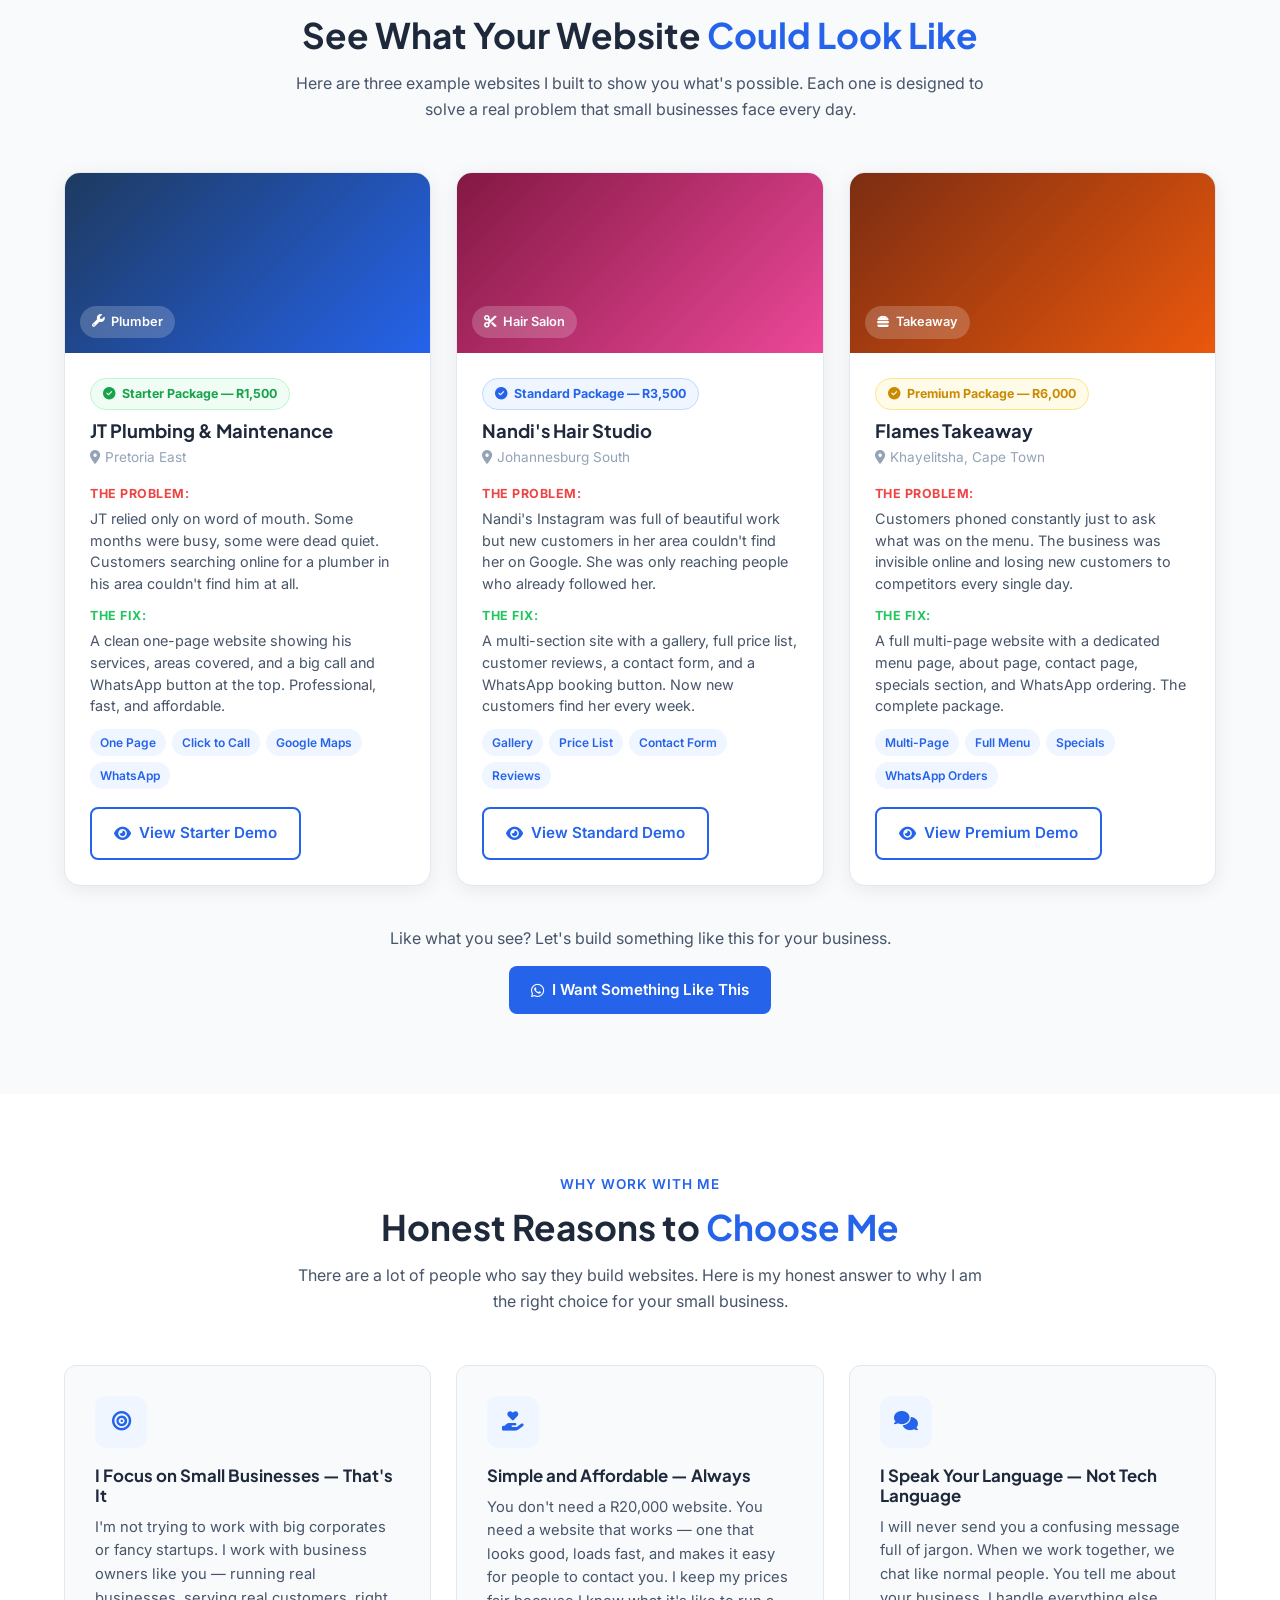
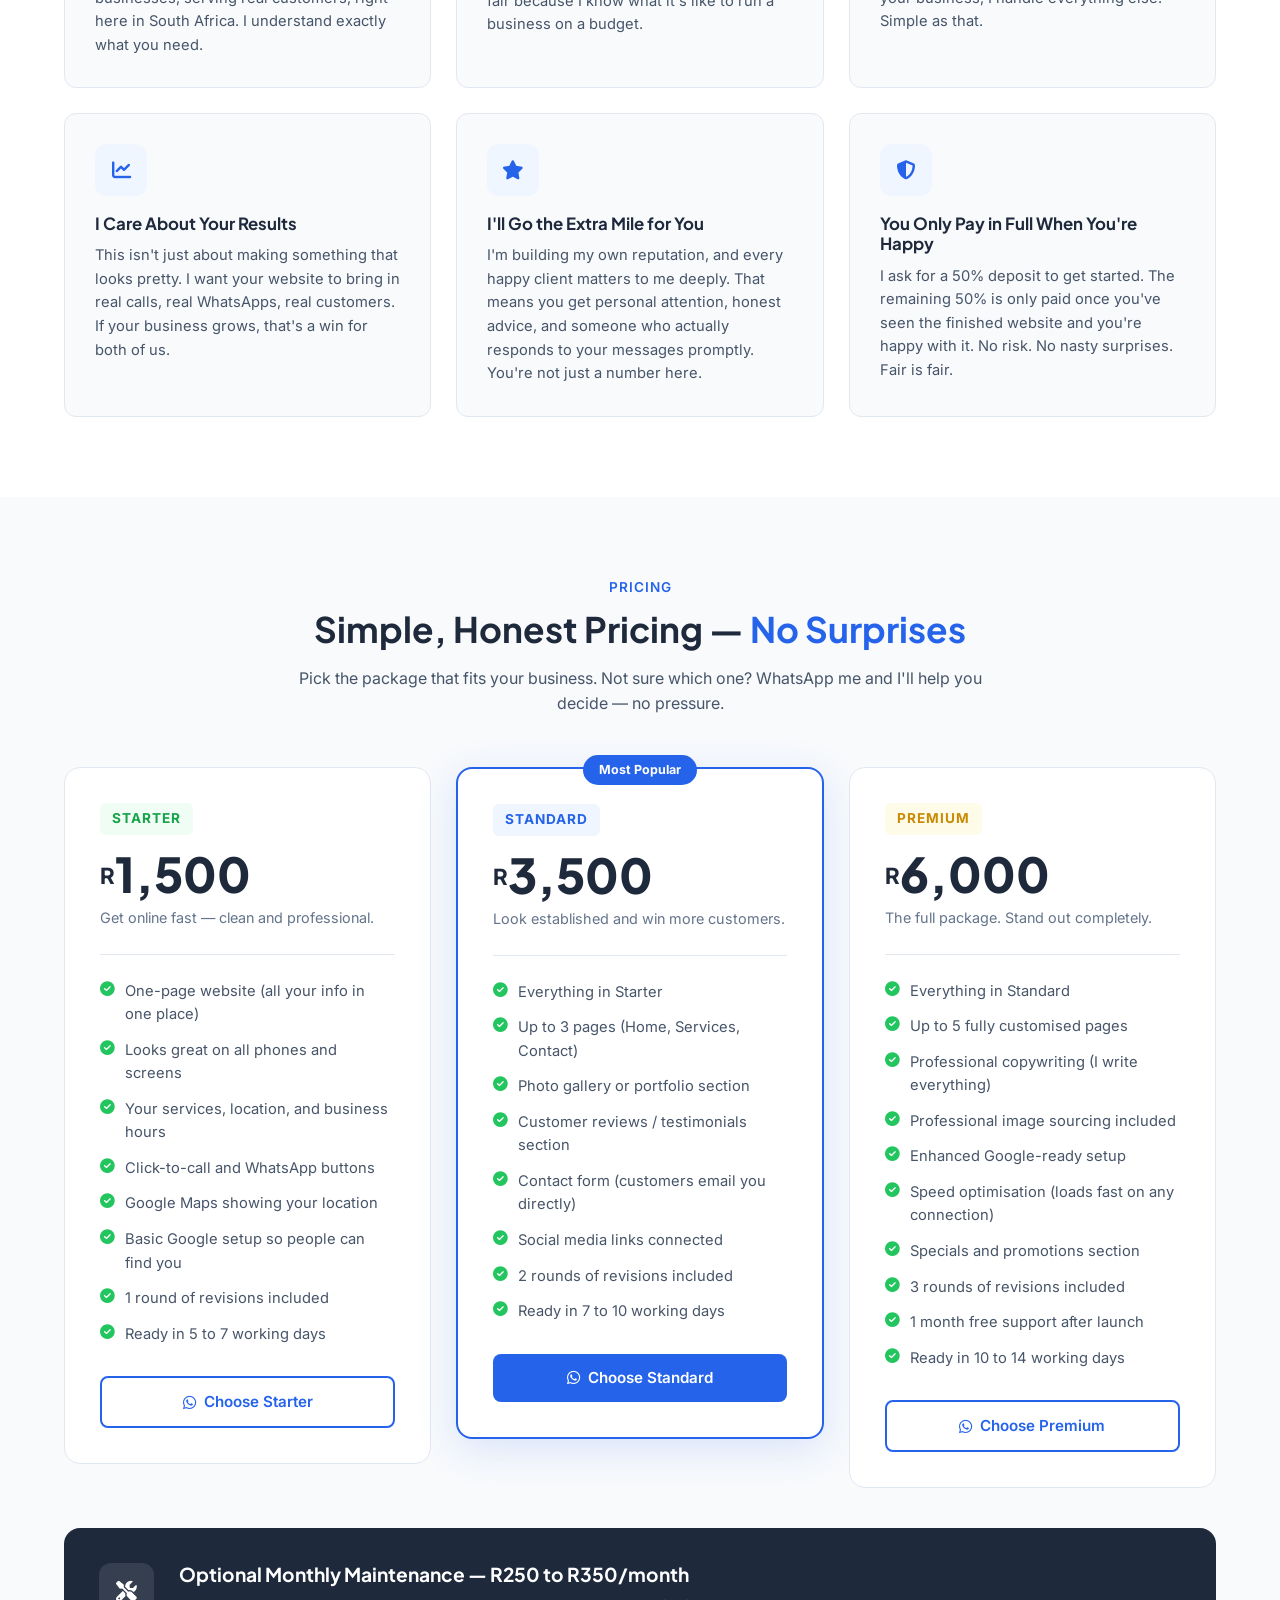
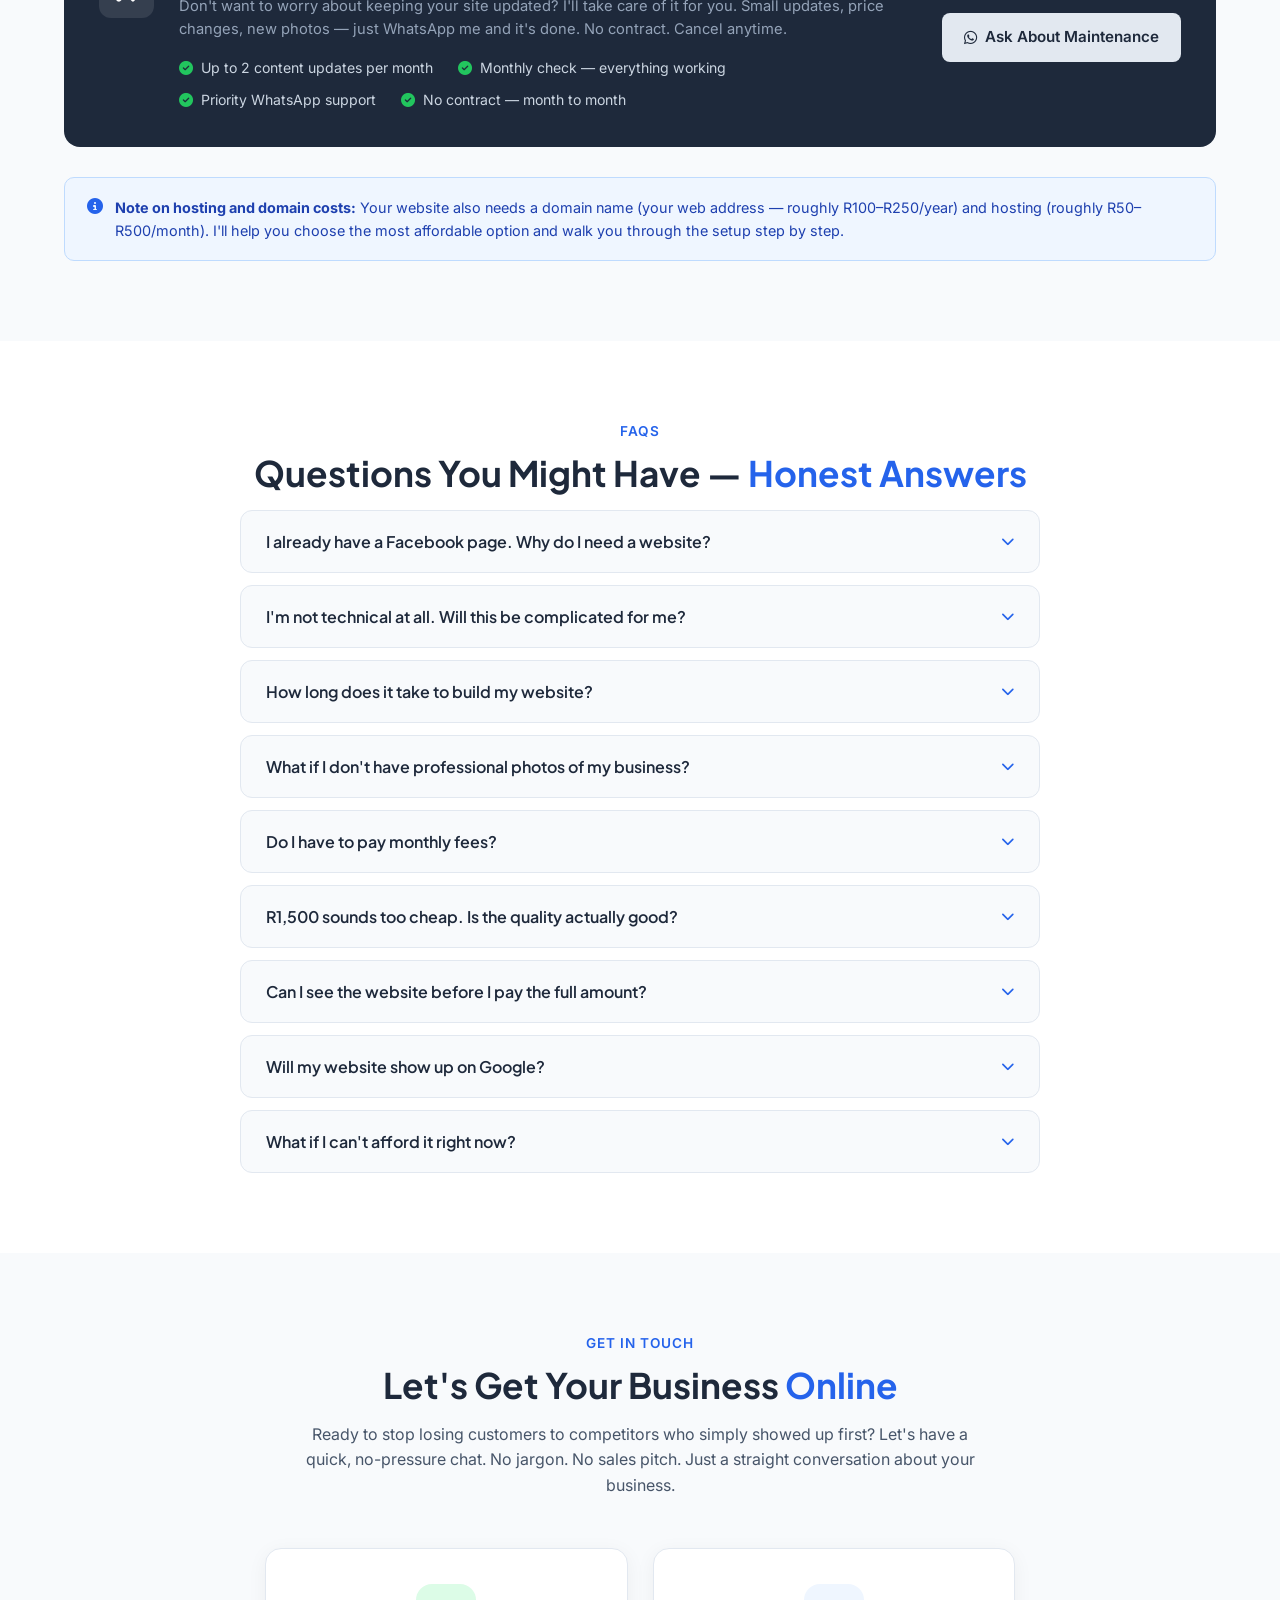
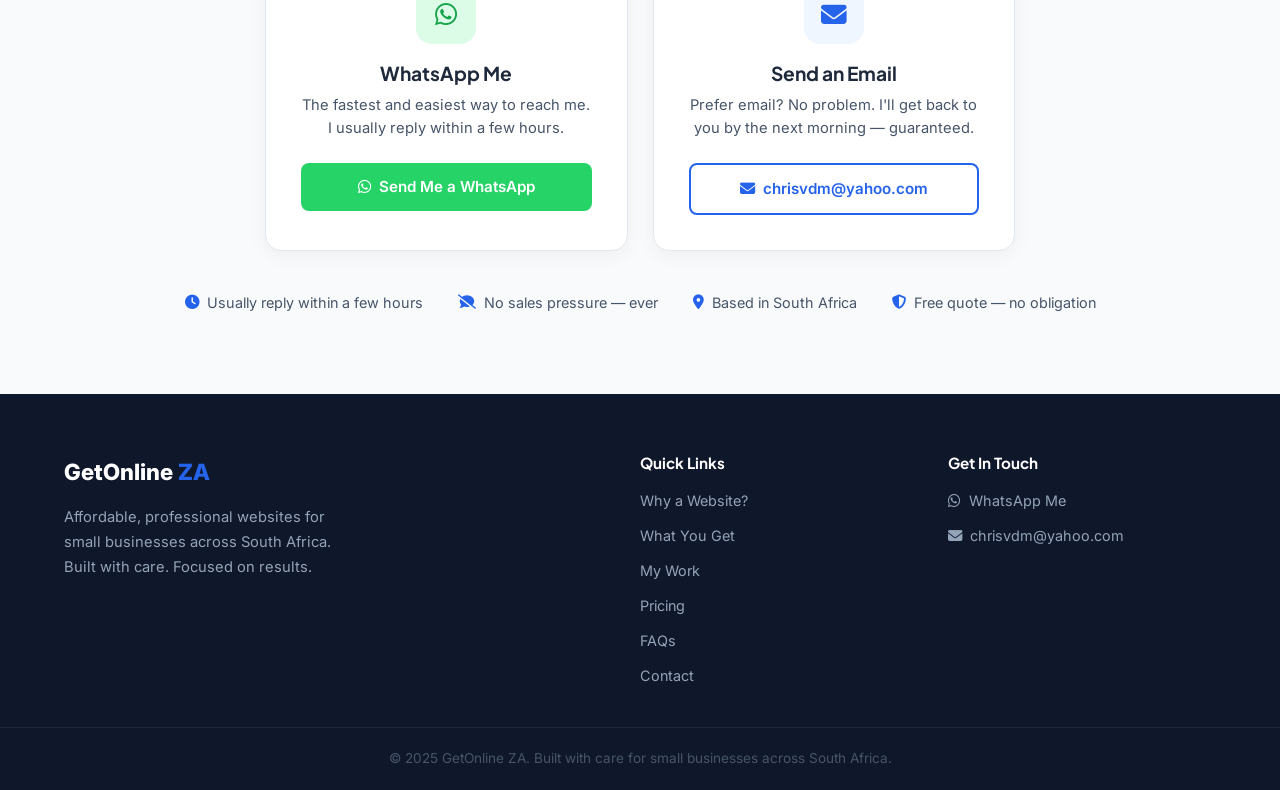
==== commit 09ff7711: "Rebranded from BusinessDev SA to GetOnline ZA" ====
--- a/index.html
+++ b/index.html
@@ -7,7 +7,7 @@
     <meta name="keywords" content="affordable websites south africa, small business website, web developer south africa" />
     <meta name="author" content="Chris van der Merwe" />
 
-    <title>BusinessDev SA | Affordable Websites for Small Businesses</title>
+    <title>GetOnline ZA | Affordable Websites for Small Businesses</title>
 
     <!-- Google Fonts -->
     <link rel="preconnect" href="https://fonts.googleapis.com" />
@@ -30,8 +30,8 @@
         <div class="container nav-container">
 
             <a href="#home" class="nav-logo">
-                <span class="logo-main">BusinessDev</span>
-                <span class="logo-tag">SA</span>
+                <span class="logo-main">GetOnline</span>
+                <span class="logo-tag">ZA</span>
             </a>
 
             <nav class="nav-links" id="navLinks">
@@ -1152,8 +1152,8 @@
 
             <div class="footer-brand">
                 <a href="#home" class="nav-logo">
-                    <span class="logo-main">BusinessDev</span>
-                    <span class="logo-tag">SA</span>
+                    <span class="logo-main">GetOnline</span>
+                    <span class="logo-tag">ZA</span>
                 </a>
                 <p>
                     Affordable, professional websites for small businesses
@@ -1187,7 +1187,7 @@
 
         <div class="footer-bottom">
             <div class="container">
-                <p>© 2025 BusinessDev SA. Built with care for small businesses across South Africa.</p>
+                <p>© 2025 GetOnline ZA. Built with care for small businesses across South Africa.</p>
             </div>
         </div>
     </footer>
--- a/assets/css/styles.css
+++ b/assets/css/styles.css
@@ -1,5 +1,5 @@
 /* =========================================
-   BUSINESSDEV SA — FULL STYLESHEET
+   GetOnline ZA — FULL STYLESHEET
    Version: 1.0
 ========================================= */
 
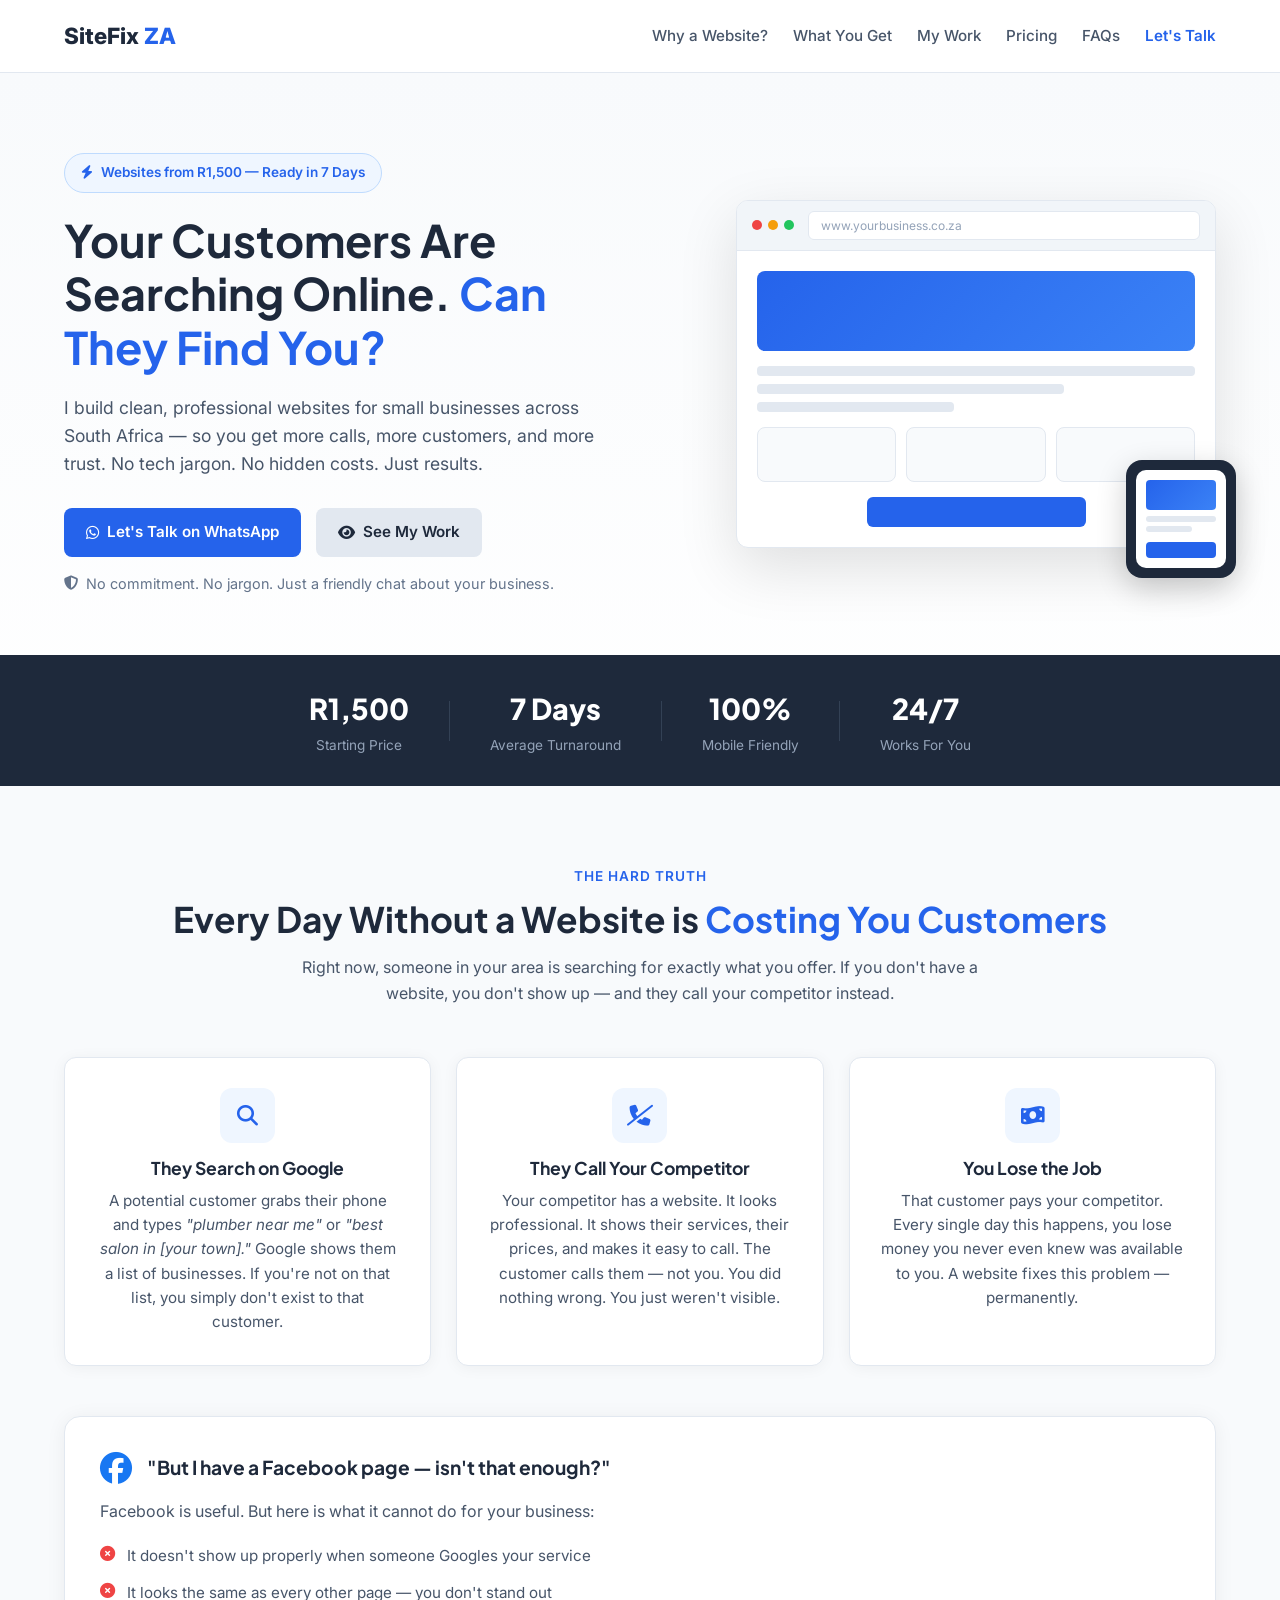
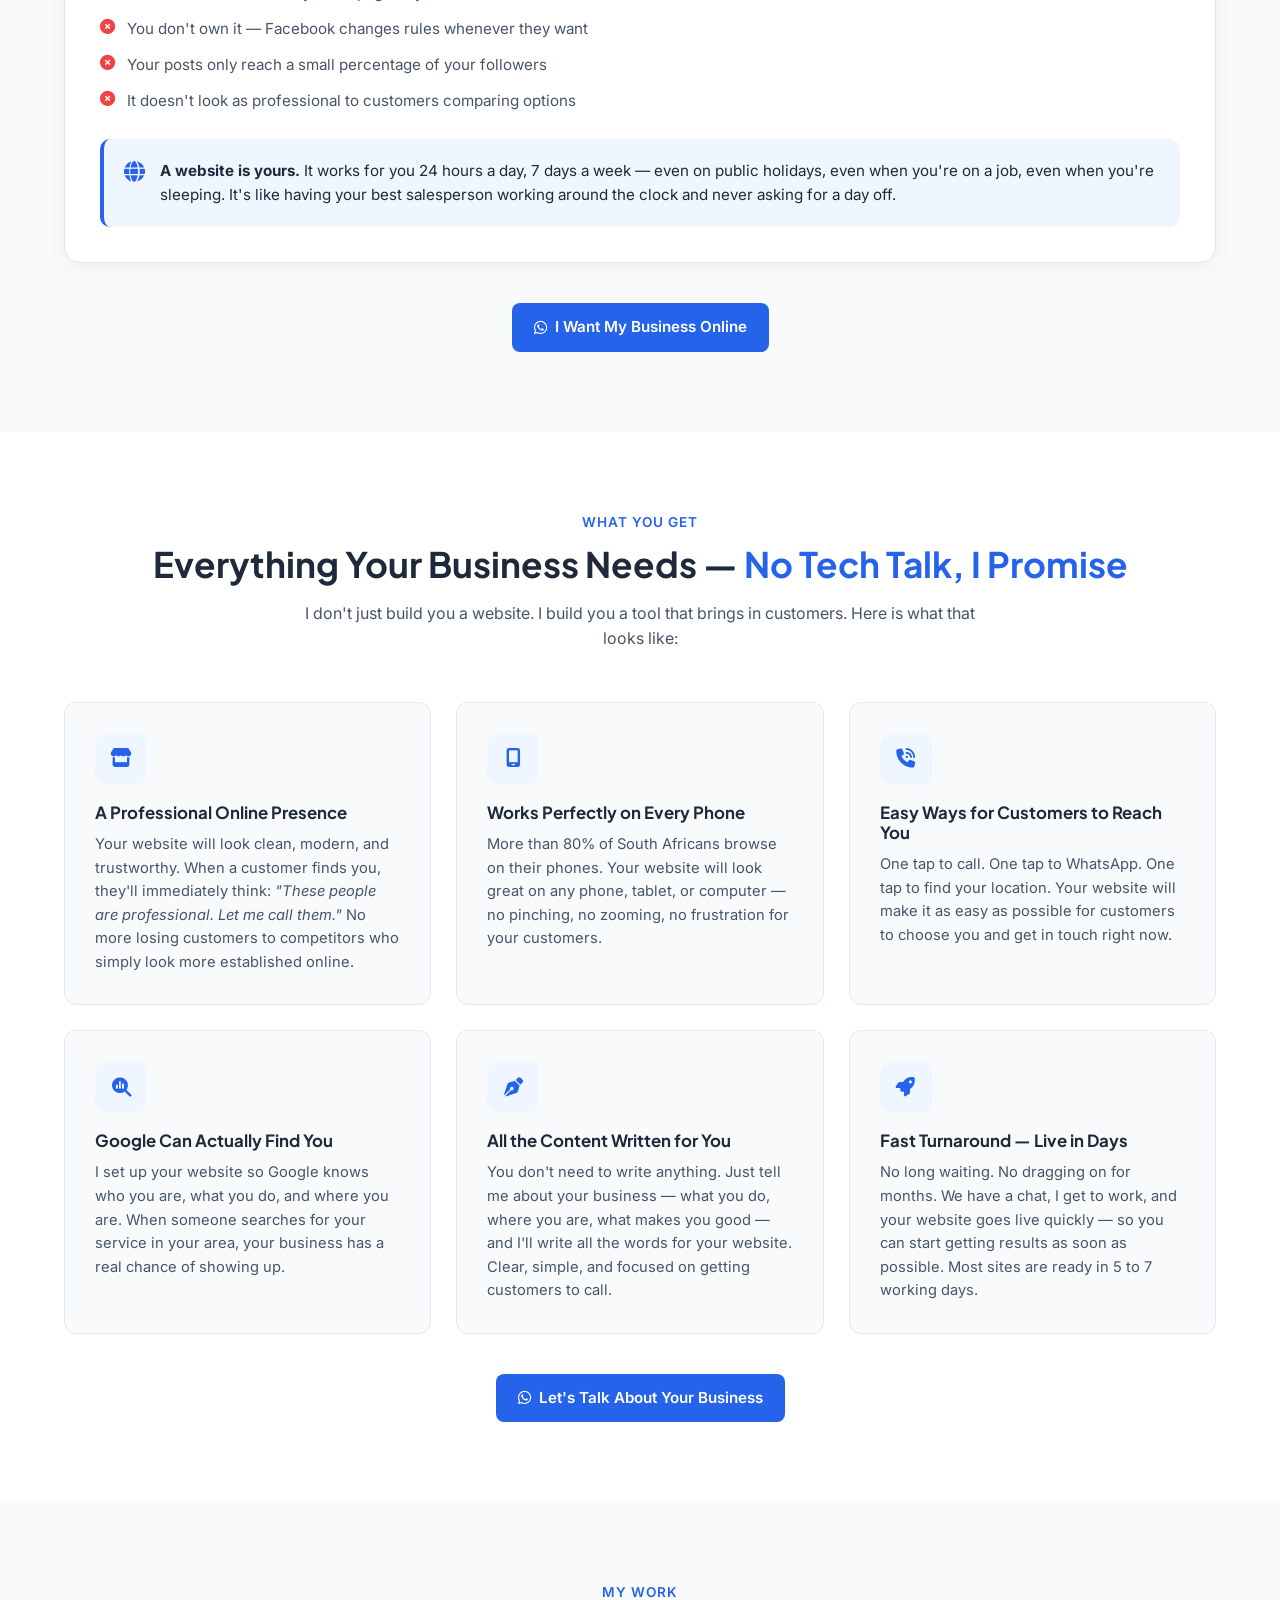
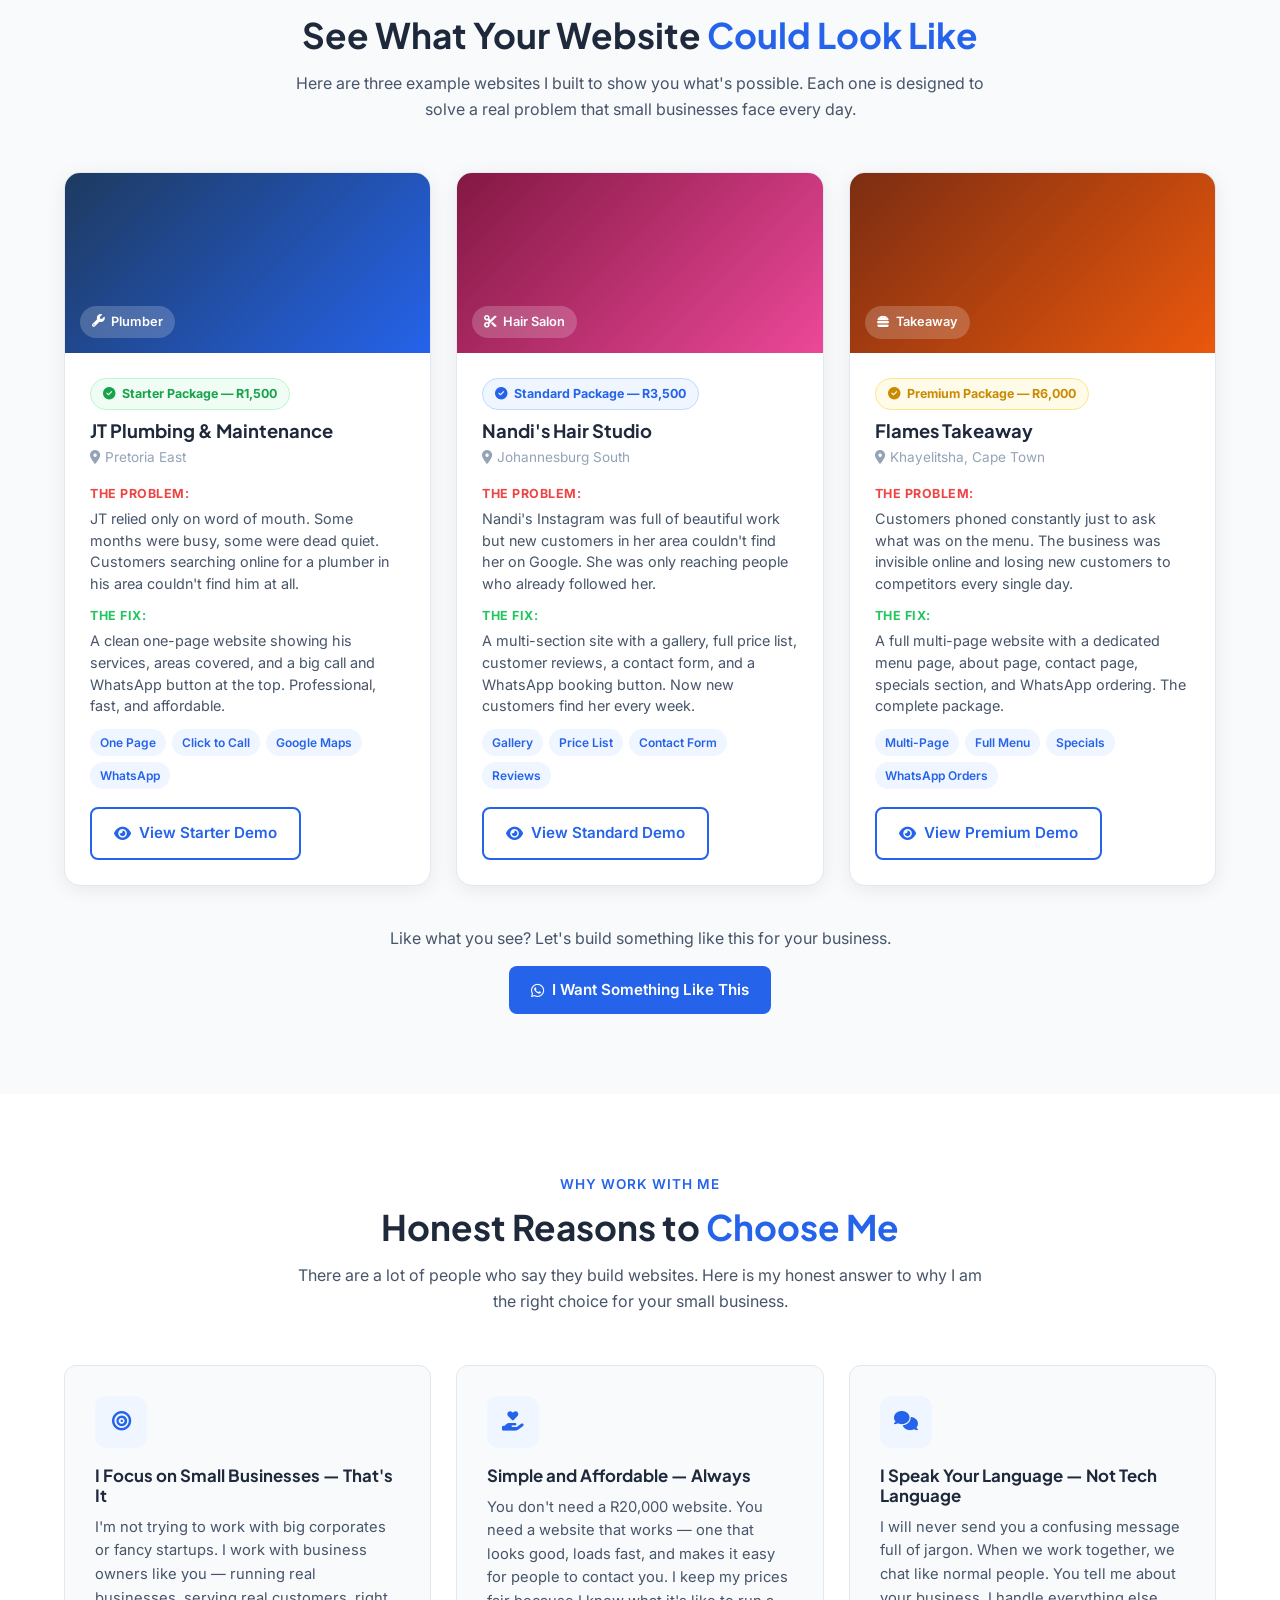
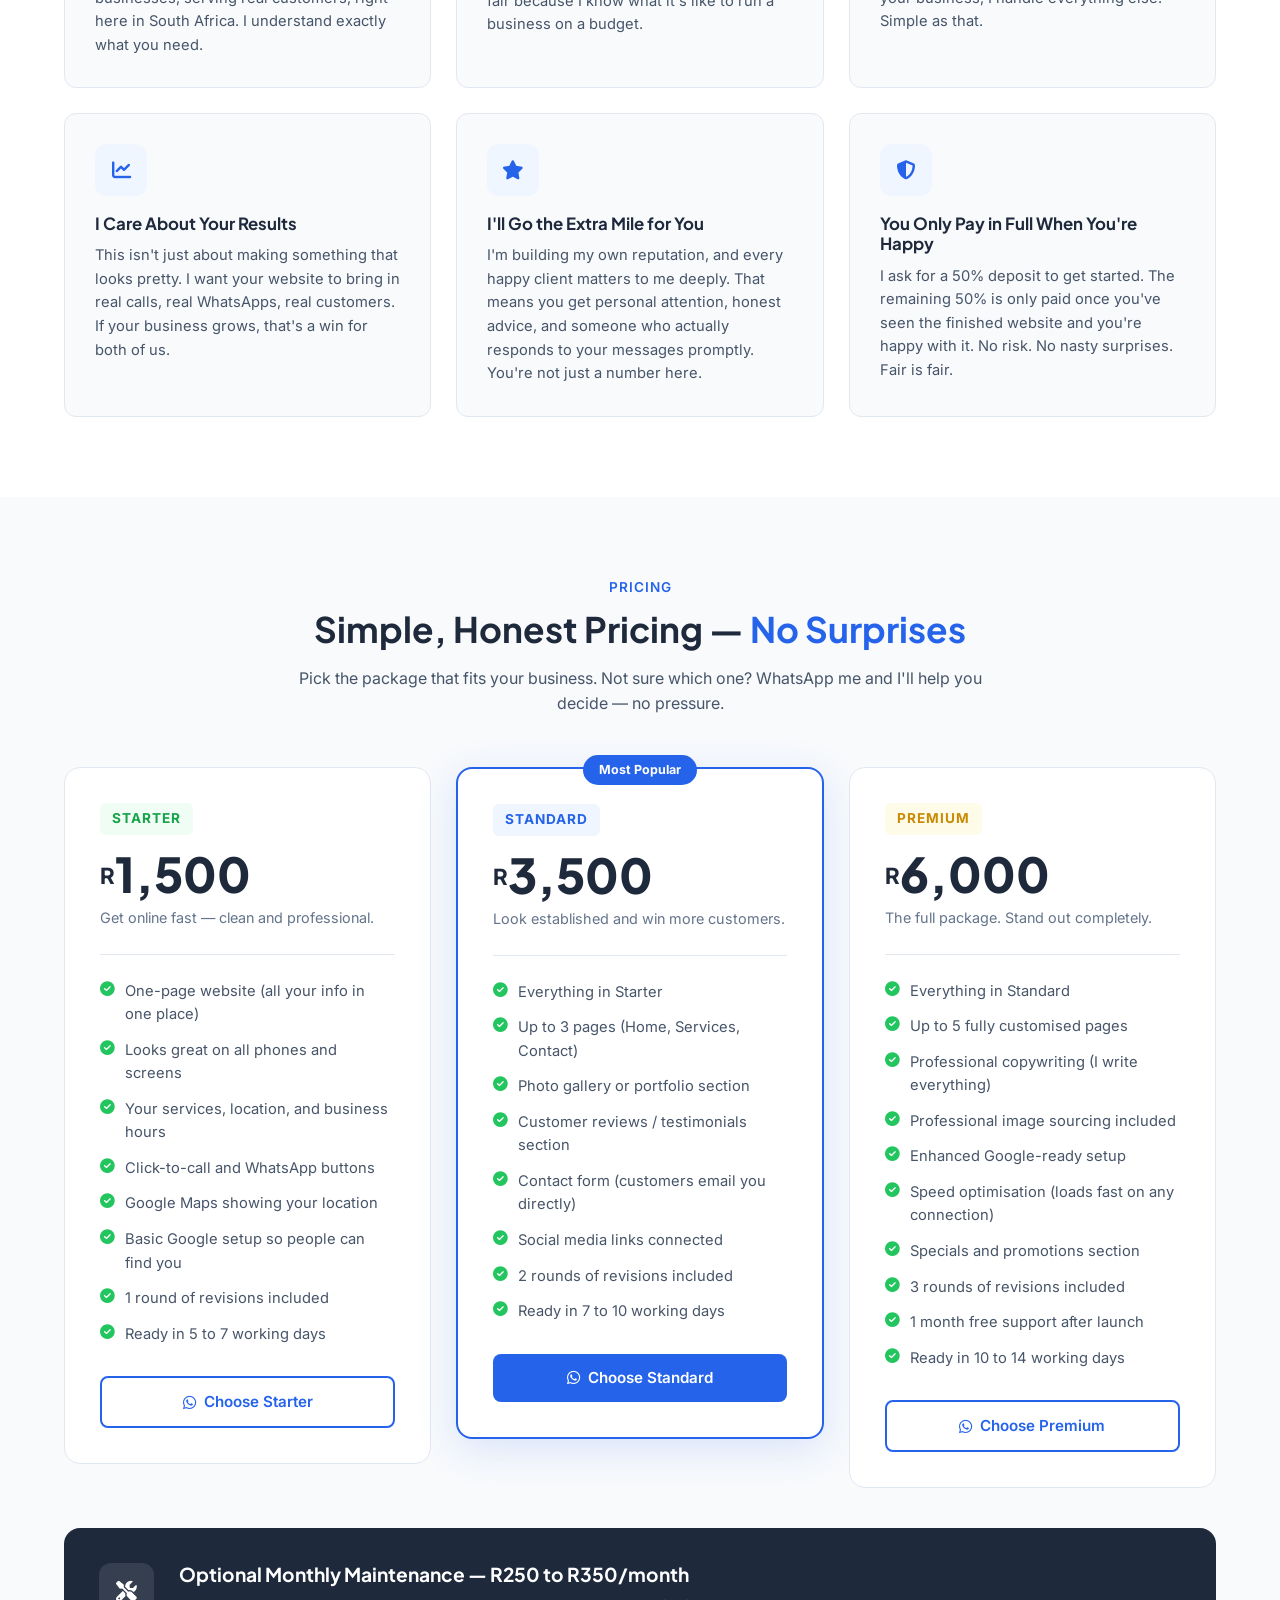
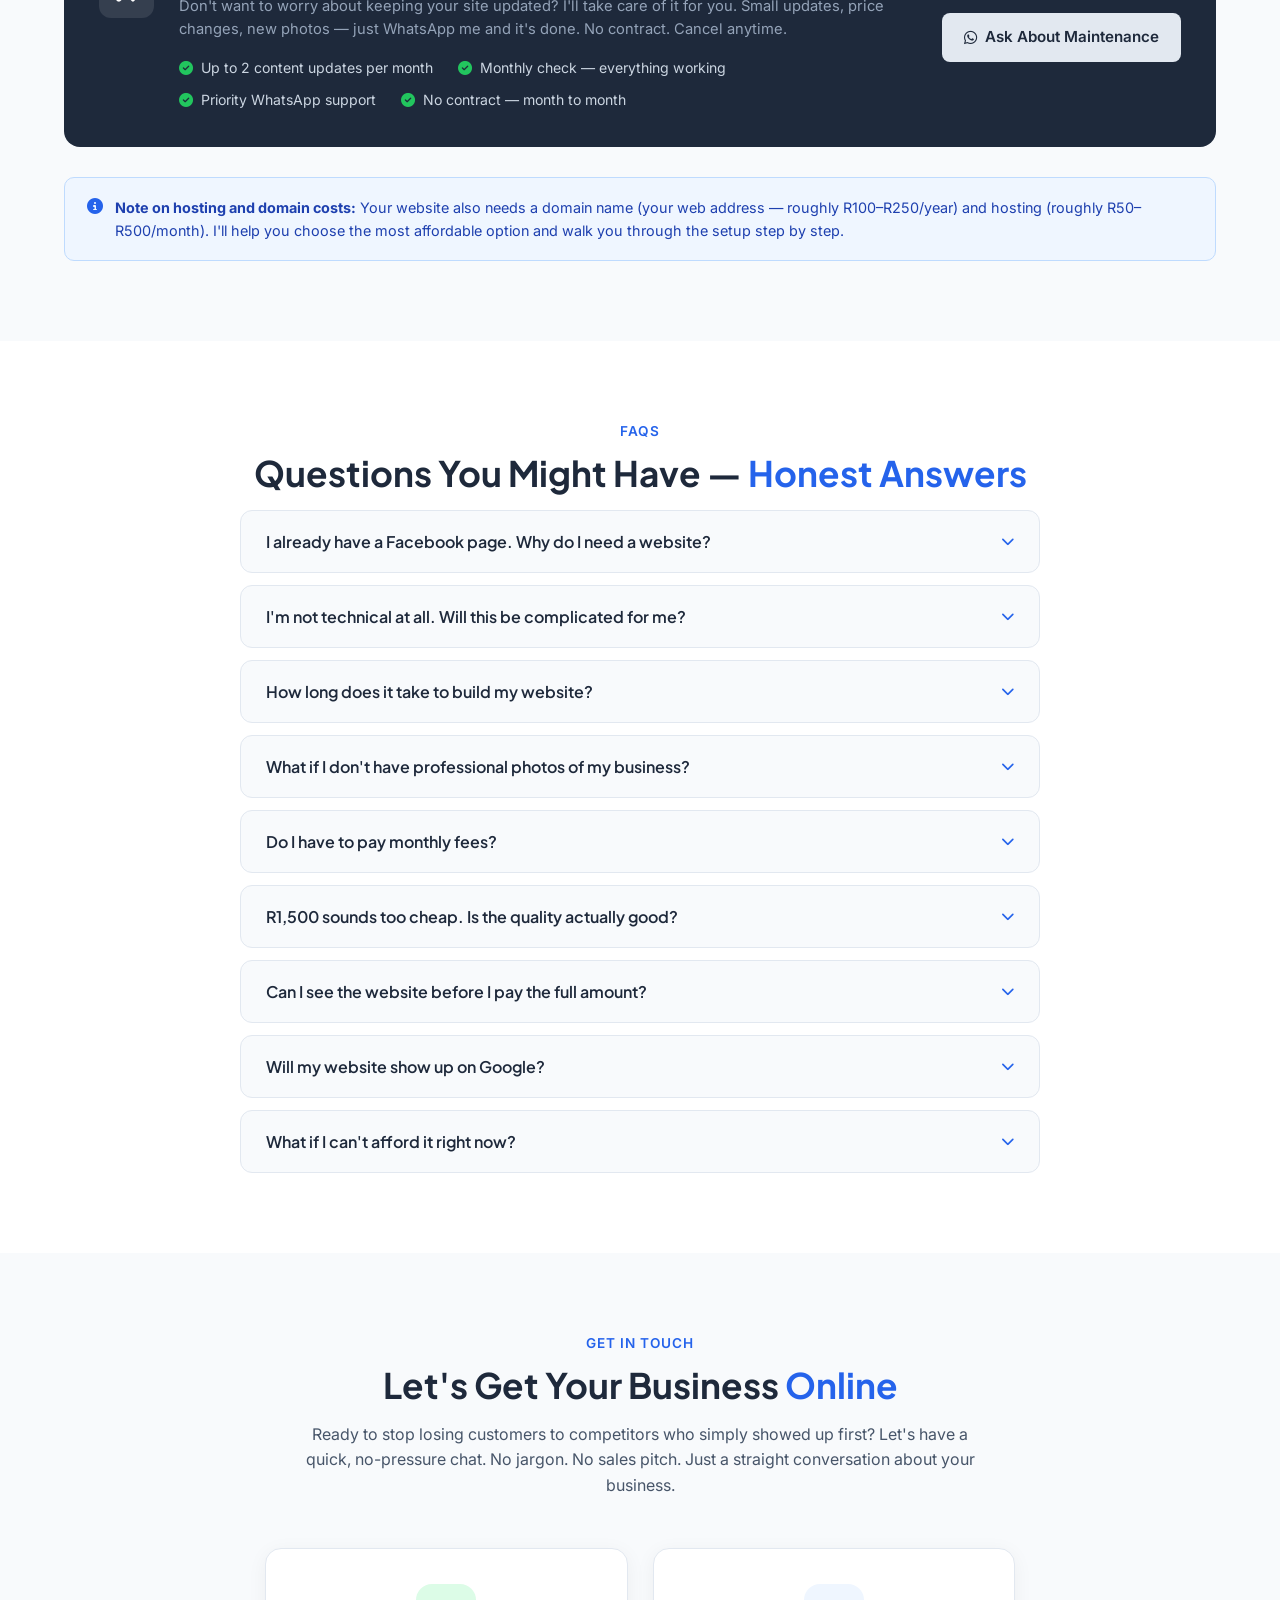
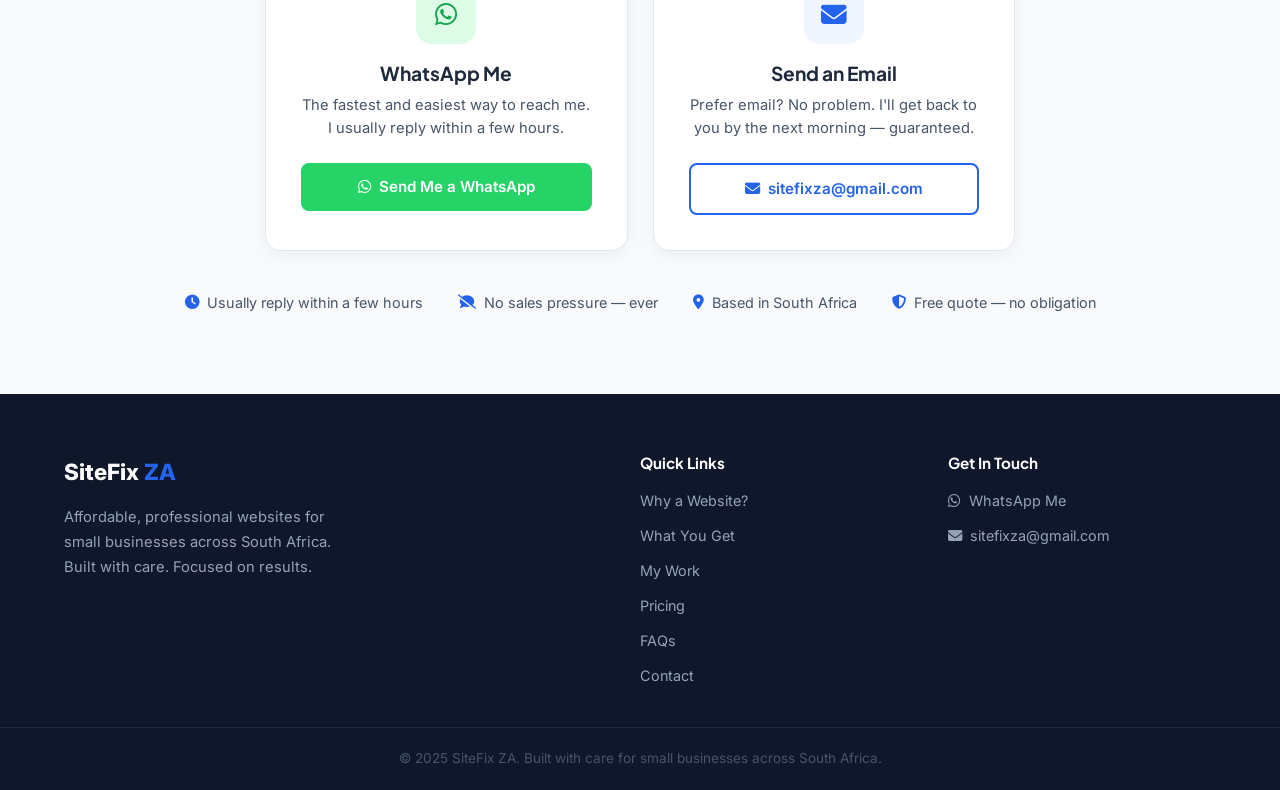
==== commit 42a5538c: "Final rebrand to SiteFix ZA" ====
--- a/index.html
+++ b/index.html
@@ -7,7 +7,7 @@
     <meta name="keywords" content="affordable websites south africa, small business website, web developer south africa" />
     <meta name="author" content="Chris van der Merwe" />
 
-    <title>GetOnline ZA | Affordable Websites for Small Businesses</title>
+    <title>SiteFix ZA | Affordable Websites for Small Businesses</title>
 
     <!-- Google Fonts -->
     <link rel="preconnect" href="https://fonts.googleapis.com" />
@@ -30,7 +30,7 @@
         <div class="container nav-container">
 
             <a href="#home" class="nav-logo">
-                <span class="logo-main">GetOnline</span>
+                <span class="logo-main">SiteFix</span>
                 <span class="logo-tag">ZA</span>
             </a>
 
@@ -73,7 +73,7 @@
                     No tech jargon. No hidden costs. Just results.
                 </p>
                 <div class="hero-buttons">
-                    <a href="https://wa.me/2764 688 0556?text=Hi%20Chris!%20I%27m%20interested%20in%20getting%20a%20website%20for%20my%20business." 
+                    <a href="https://wa.me/27646880556?text=Hi%20Chris!%20I%27m%20interested%20in%20getting%20a%20website%20for%20my%20business." 
                        class="btn btn-primary" 
                        target="_blank"
                        rel="noopener noreferrer">
@@ -253,7 +253,7 @@
             </div>
 
             <div class="problem-cta">
-                <a href="https://wa.me/2764 688 0556?text=Hi%20Chris!%20I%27m%20interested%20in%20getting%20a%20website%20for%20my%20business." 
+                <a href="https://wa.me/27646880556?text=Hi%20Chris!%20I%27m%20interested%20in%20getting%20a%20website%20for%20my%20business." 
                    class="btn btn-primary"
                    target="_blank"
                    rel="noopener noreferrer">
@@ -361,7 +361,7 @@
             </div>
 
             <div class="services-cta">
-                <a href="https://wa.me/2764 688 0556?text=Hi%20Chris!%20I%27m%20interested%20in%20getting%20a%20website%20for%20my%20business." 
+                <a href="https://wa.me/27646880556?text=Hi%20Chris!%20I%27m%20interested%20in%20getting%20a%20website%20for%20my%20business." 
                    class="btn btn-primary"
                    target="_blank"
                    rel="noopener noreferrer">
@@ -568,7 +568,7 @@
 
             <div class="portfolio-cta">
                 <p>Like what you see? Let's build something like this for your business.</p>
-                <a href="https://wa.me/2764 688 0556?text=Hi%20Chris!%20I%27m%20interested%20in%20getting%20a%20website%20for%20my%20business." 
+                <a href="https://wa.me/27646880556?text=Hi%20Chris!%20I%27m%20interested%20in%20getting%20a%20website%20for%20my%20business." 
                    class="btn btn-primary"
                    target="_blank"
                    rel="noopener noreferrer">
@@ -742,7 +742,7 @@
                             Ready in 5 to 7 working days
                         </li>
                     </ul>
-                    <a href="https://wa.me/2764 688 0556?text=Hi%20Chris!%20I%27m%20interested%20in%20the%20Starter%20package." 
+                    <a href="https://wa.me/27646880556?text=Hi%20Chris!%20I%27m%20interested%20in%20the%20Starter%20package." 
                        class="btn btn-outline"
                        target="_blank"
                        rel="noopener noreferrer">
@@ -796,7 +796,7 @@
                             Ready in 7 to 10 working days
                         </li>
                     </ul>
-                    <a href="https://wa.me/2764 688 0556?text=Hi%20Chris!%20I%27m%20interested%20in%20the%20Standard%20package." 
+                    <a href="https://wa.me/27646880556?text=Hi%20Chris!%20I%27m%20interested%20in%20the%20Standard%20package." 
                        class="btn btn-primary"
                        target="_blank"
                        rel="noopener noreferrer">
@@ -857,7 +857,7 @@
                             Ready in 10 to 14 working days
                         </li>
                     </ul>
-                    <a href="https://wa.me/2764 688 0556?text=Hi%20Chris!%20I%27m%20interested%20in%20the%20Premium%20package." 
+                    <a href="https://wa.me/27646880556?text=Hi%20Chris!%20I%27m%20interested%20in%20the%20Premium%20package." 
                        class="btn btn-outline"
                        target="_blank"
                        rel="noopener noreferrer">
@@ -888,7 +888,7 @@
                         <li><i class="fa-solid fa-circle-check"></i> No contract — month to month</li>
                     </ul>
                 </div>
-                <a href="https://wa.me/2764 688 0556?text=Hi%20Chris!%20I%27m%20interested%20in%20the%20monthly%20maintenance%20plan." 
+                <a href="https://wa.me/27646880556?text=Hi%20Chris!%20I%27m%20interested%20in%20the%20monthly%20maintenance%20plan." 
                    class="btn btn-secondary maintenance-btn"
                    target="_blank"
                    rel="noopener noreferrer">
@@ -1099,7 +1099,7 @@
                     </div>
                     <h3>WhatsApp Me</h3>
                     <p>The fastest and easiest way to reach me. I usually reply within a few hours.</p>
-                    <a href="https://wa.me/2764 688 0556?text=Hi%20Chris!%20I%27m%20interested%20in%20getting%20a%20website%20for%20my%20business." 
+                    <a href="https://wa.me/27646880556?text=Hi%20Chris!%20I%27m%20interested%20in%20getting%20a%20website%20for%20my%20business." 
                        class="btn btn-whatsapp"
                        target="_blank"
                        rel="noopener noreferrer">
@@ -1114,9 +1114,9 @@
                     </div>
                     <h3>Send an Email</h3>
                     <p>Prefer email? No problem. I'll get back to you by the next morning — guaranteed.</p>
-                    <a href="mailto:chrisvdm@yahoo.com" class="btn btn-outline">
+                    <a href="mailto:sitefixza@gmail.com" class="btn btn-outline">
                         <i class="fa-solid fa-envelope"></i>
-                        chrisvdm@yahoo.com
+                        sitefixza@gmail.com
                     </a>
                 </div>
 
@@ -1152,7 +1152,7 @@
 
             <div class="footer-brand">
                 <a href="#home" class="nav-logo">
-                    <span class="logo-main">GetOnline</span>
+                    <span class="logo-main">SiteFix</span>
                     <span class="logo-tag">ZA</span>
                 </a>
                 <p>
@@ -1173,13 +1173,13 @@
 
             <div class="footer-contact">
                 <h4>Get In Touch</h4>
-                <a href="https://wa.me/2764 688 0556" target="_blank" rel="noopener noreferrer">
+                <a href="https://wa.me/27646880556" target="_blank" rel="noopener noreferrer">
                     <i class="fa-brands fa-whatsapp"></i>
                     WhatsApp Me
                 </a>
-                <a href="mailto:chrisvdm@yahoo.com">
+                <a href="mailto:sitefixza@gmail.com">
                     <i class="fa-solid fa-envelope"></i>
-                    chrisvdm@yahoo.com
+                    sitefixza@gmail.com
                 </a>
             </div>
 
@@ -1187,7 +1187,7 @@
 
         <div class="footer-bottom">
             <div class="container">
-                <p>© 2025 GetOnline ZA. Built with care for small businesses across South Africa.</p>
+                <p>© 2025 SiteFix ZA. Built with care for small businesses across South Africa.</p>
             </div>
         </div>
     </footer>
--- a/assets/css/styles.css
+++ b/assets/css/styles.css
@@ -1,5 +1,5 @@
 /* =========================================
-   GetOnline ZA — FULL STYLESHEET
+   SiteFix ZA — FULL STYLESHEET
    Version: 1.0
 ========================================= */
 
